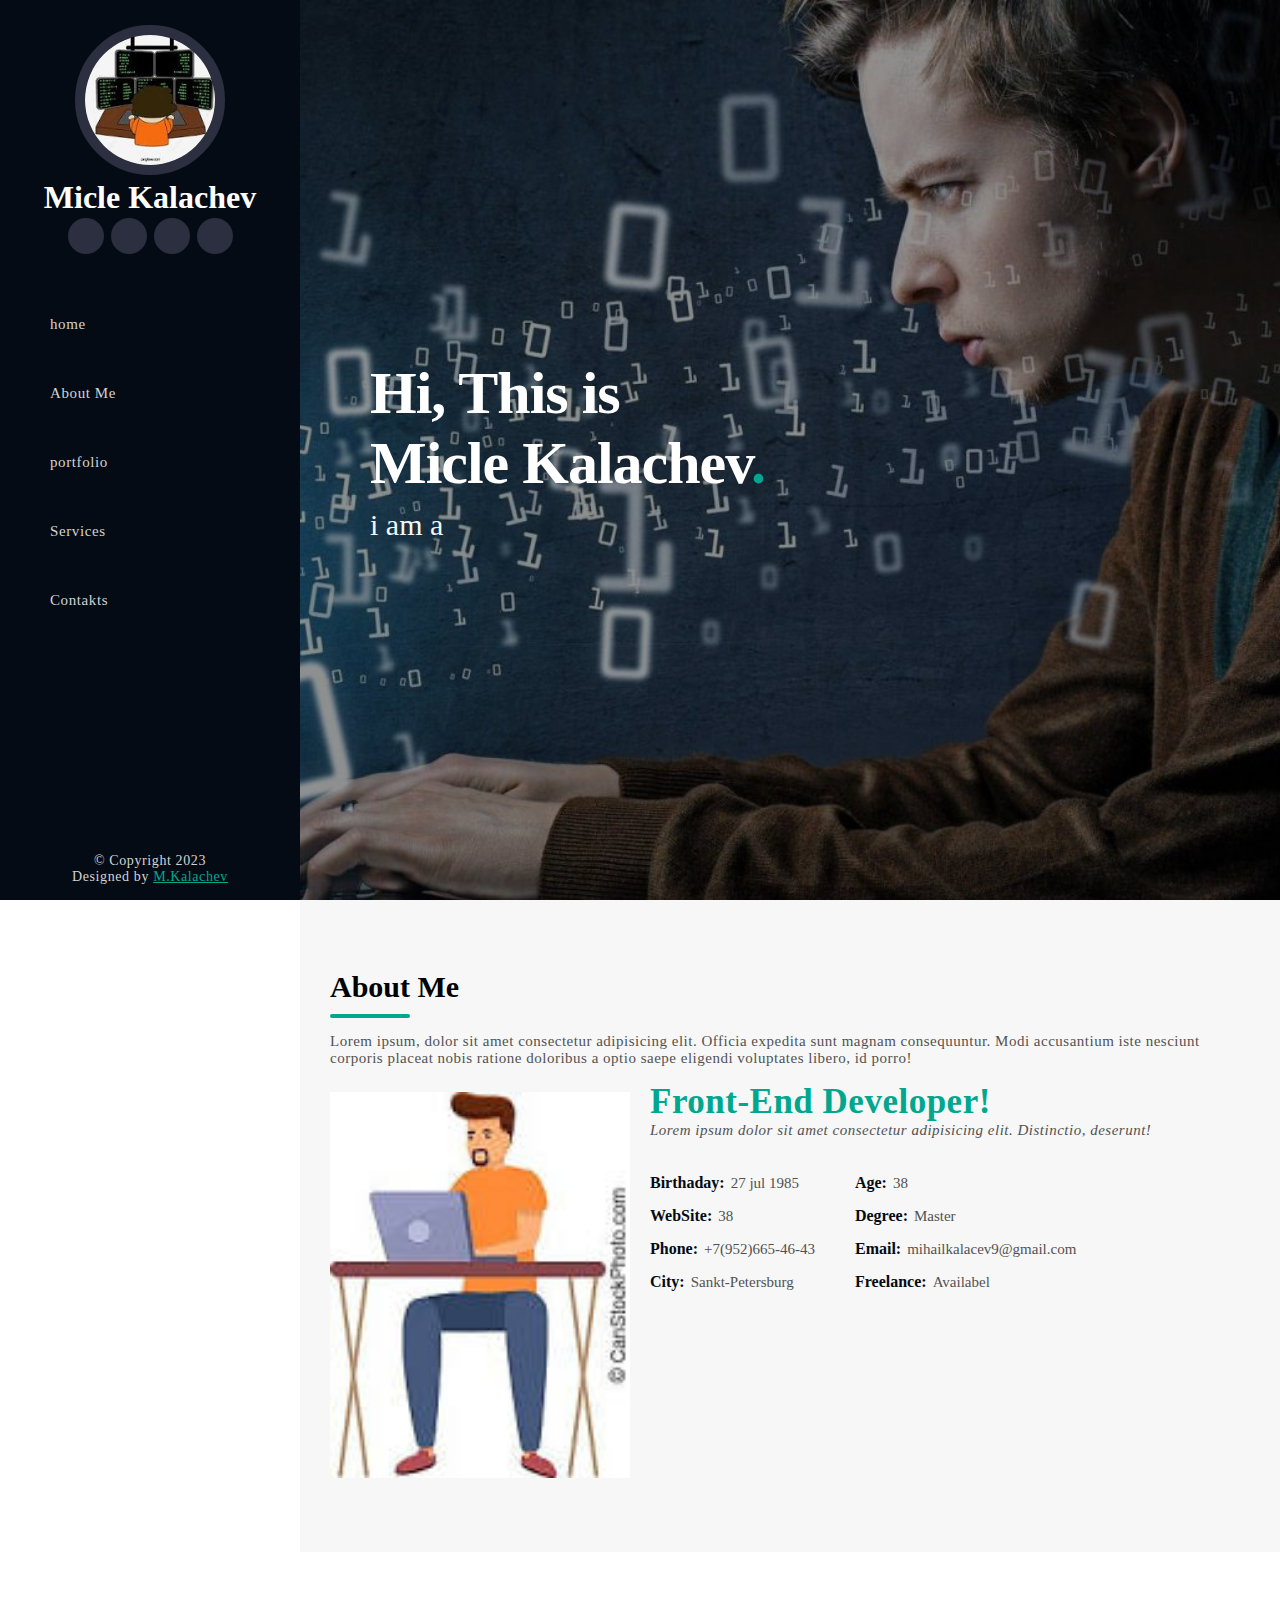
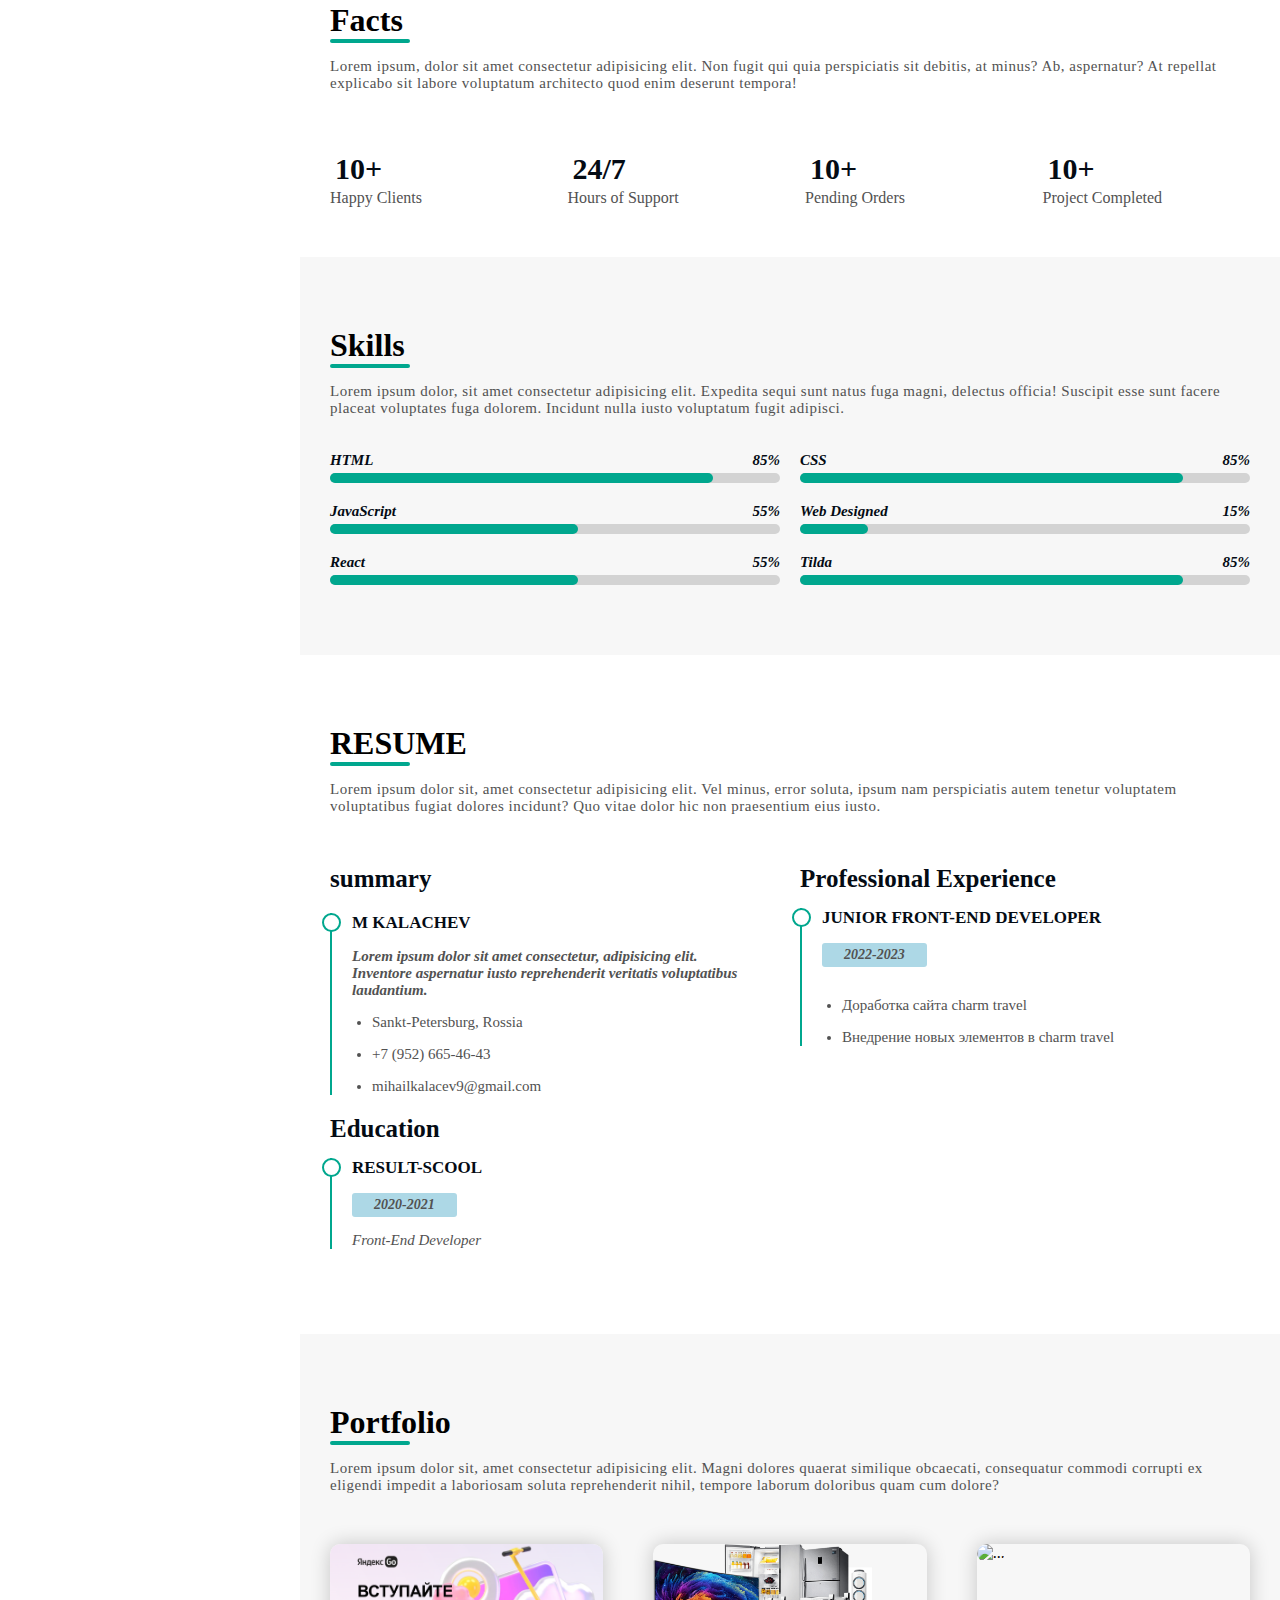
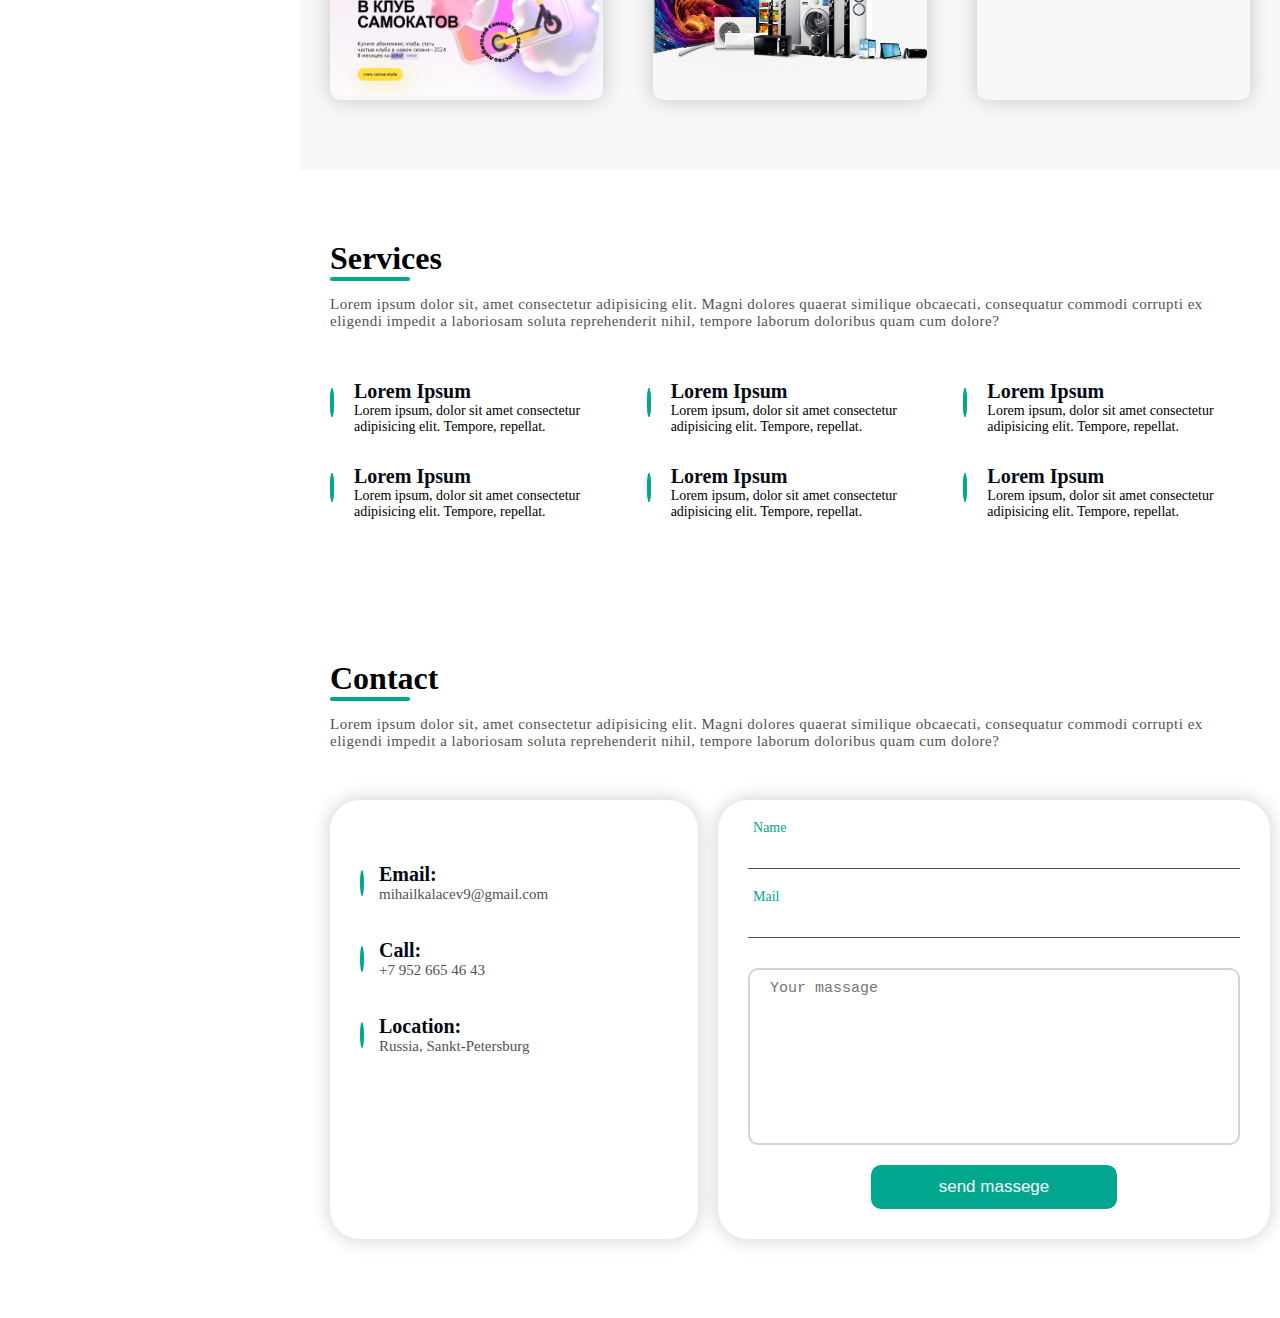
==== index.html @ e9a30e1f "create send mail" ====
<!DOCTYPE html>
<html lang="en">
	<head>
		<meta charset="UTF-8" />
		<meta name="viewport" content="width=device-width, initial-scale=1.0" />
		<link rel="stylesheet" href="style/style.css" />
		<title>Portfolio</title>
	</head>
	<body>
		<header class="header">
			<div class="profile">
				<a href="#" class="header__logo">
					<img src="img/iam.jpeg" alt="logo" />
				</a>
				<h1>Micle Kalachev</h1>
				<div class="social-icons">
					<a href="#" class="header__nal-link"
						><i class="fa-brands fa-facebook"></i
					></a>
					<a href="#" class="header__nal-link"
						><i class="fa-brands fa-instagram"></i
					></a>
					<a href="#" class="header__nal-link"
						><i class="fa-brands fa-vk"></i
					></a>
					<a href="#" class="header__nal-link"
						><i class="fa-brands fa-linkedin"></i
					></a>
				</div>
			</div>

			<nav>
				<ul>
					<li>
						<a href="#home"> <i class="fa-solid fa-house"></i>home </a>
					</li>
					<li>
						<a href="#about"> <i class="fa-solid fa-user"></i>About Me </a>
					</li>
					<li>
						<a href="#portfolio">
							<i class="fa-solid fa-briefcase"></i>portfolio
						</a>
					</li>
					<li>
						<a href="#services"> <i class="fa-solid fa-server"></i>Services </a>
					</li>
					<li>
						<a href="#contacts">
							<i class="fa-solid fa-envelope"></i>Contakts
						</a>
					</li>
				</ul>
			</nav>
			<div class="footer">
				<p>
					&copy; Copyright 2023 <br />
					Designed by <a href="#" target="_blank"> M.Kalachev</a>
				</p>
			</div>
			<!-- footer ========= -->
		</header>

		<!-- mobile nav toogle -->

		<i class="fa-solid fa-bars" id="MenuBtn"></i>

		<!-- ===== header end====== -->

		<!-- =========== ALL BODY CONTENT =================== -->

		<main>
			<!-- ===== HOME SECTION ========= -->
			<section id="home">
				<div class="home-row">
					<h1>Hi, This is<br />Micle Kalachev<span>.</span></h1>
					<p>i am a <span class="auto-input"></span></p>
				</div>
			</section>

			<!-- ===== section ABOUT=============== -->

			<section id="about">
				<h1 class="sub-about">About Me</h1>
				<div class="divider"></div>
				<p class="sub-para">
					Lorem ipsum, dolor sit amet consectetur adipisicing elit. Officia
					expedita sunt magnam consequuntur. Modi accusantium iste nesciunt
					corporis placeat nobis ratione doloribus a optio saepe eligendi
					voluptates libero, id porro!
				</p>

				<div class="about-col">
					<div class="img-col">
						<img src="img/images.jpeg" alt="...." />
					</div>
					<div class="info-col">
						<h2>Front-End Developer!</h2>
						<p>
							Lorem ipsum dolor sit amet consectetur adipisicing elit.
							Distinctio, deserunt!
						</p>
						<div class="icon-list-col">
							<!-- left side list -->
							<div class="icon-list">
								<ul>
									<li>
										<i class="fa-solid fa-angle-right"></i>
										<strong>Birthaday:</strong> <span>27 jul 1985</span>
									</li>
									<li>
										<i class="fa-solid fa-angle-right"></i>
										<strong>WebSite:</strong> <span>38</span>
									</li>
									<li>
										<i class="fa-solid fa-angle-right"></i>
										<strong>Phone:</strong> <span>+7(952)665-46-43</span>
									</li>
									<li>
										<i class="fa-solid fa-angle-right"></i>
										<strong>City:</strong> <span>Sankt-Petersburg</span>
									</li>
								</ul>
							</div>
							<!-- right side list -->
							<div class="icon-list">
								<ul>
									<li>
										<i class="fa-solid fa-angle-right"></i>
										<strong>Age:</strong> <span>38</span>
									</li>
									<li>
										<i class="fa-solid fa-angle-right"></i>
										<strong>Degree:</strong> <span>Master</span>
									</li>
									<li>
										<i class="fa-solid fa-angle-right"></i>
										<strong>Email:</strong>
										<span>mihailkalacev9@gmail.com</span>
									</li>
									<li>
										<i class="fa-solid fa-angle-right"></i>
										<strong>Freelance:</strong> <span>Availabel</span>
									</li>
								</ul>
							</div>
						</div>
					</div>
				</div>
			</section>

			<!-- ===== HOME SECTION END ========= -->

			<!-- ----------------------------------------------------------------- -->

			<!-- ================ FACT SECTION START ======================== -->

			<section id="fact">
				<h1 class="sub-heading">Facts</h1>
				<div class="divider"></div>
				<p class="sub-para">
					Lorem ipsum, dolor sit amet consectetur adipisicing elit. Non fugit
					qui quia perspiciatis sit debitis, at minus? Ab, aspernatur? At
					repellat explicabo sit labore voluptatum architecto quod enim deserunt
					tempora!
				</p>
				<div class="fact-row">
					<!-- Fact box 1 -->
					<div class="fact-box">
						<i class="fa-regular fa-face-smile"></i>
						<strong>10+</strong>
						<p>Happy Clients</p>
					</div>
					<!-- Fact box 2 -->
					<div class="fact-box">
						<i class="fa-solid fa-headset"></i>
						<strong>24/7</strong>
						<p>Hours of Support</p>
					</div>
					<!-- Fact box 3 -->
					<div class="fact-box">
						<i class="fa-solid fa-clock-rotate-left"></i>
						<strong>10+</strong>
						<p>Pending Orders</p>
					</div>
					<!-- Fact box 4 -->
					<div class="fact-box">
						<i class="fa-regular fa-file-code"></i>
						<strong>10+</strong>
						<p>Project Completed</p>
					</div>
				</div>
			</section>

			<!-- ================== FACT SECTION END ======================== -->
			<!-- --------------------------------------------------------------------------------------- -->

			<!-- =============  SECTION SKILLS START ======================================== -->
			<section id="skills">
				<h1 class="sub-heading">Skills</h1>
				<div class="divider"></div>
				<p class="sub-para">
					Lorem ipsum dolor, sit amet consectetur adipisicing elit. Expedita
					sequi sunt natus fuga magni, delectus officia! Suscipit esse sunt
					facere placeat voluptates fuga dolorem. Incidunt nulla iusto
					voluptatum fugit adipisci.
				</p>

				<div class="skills-row">
					<!-- skill 1 -->
					<div class="skill-box">
						<div class="skill-info">
							<h2>HTML</h2>
							<h2>85%</h2>
						</div>
						<div class="skill-outter-line">
							<div class="skill-inner-line" style="width: 85%"></div>
						</div>
					</div>

					<!-- skill 2 -->
					<div class="skill-box">
						<div class="skill-info">
							<h2>CSS</h2>
							<h2>85%</h2>
						</div>
						<div class="skill-outter-line">
							<div class="skill-inner-line" style="width: 85%"></div>
						</div>
					</div>

					<!-- skill 3 -->
					<div class="skill-box">
						<div class="skill-info">
							<h2>JavaScript</h2>
							<h2>55%</h2>
						</div>
						<div class="skill-outter-line">
							<div class="skill-inner-line" style="width: 55%"></div>
						</div>
					</div>

					<!-- skill 4 -->
					<div class="skill-box">
						<div class="skill-info">
							<h2>Web Designed</h2>
							<h2>15%</h2>
						</div>
						<div class="skill-outter-line">
							<div class="skill-inner-line" style="width: 15%"></div>
						</div>
					</div>

					<!-- skill 5 -->
					<div class="skill-box">
						<div class="skill-info">
							<h2>React</h2>
							<h2>55%</h2>
						</div>
						<div class="skill-outter-line">
							<div class="skill-inner-line" style="width: 55%"></div>
						</div>
					</div>

					<!-- skill 6 -->
					<div class="skill-box">
						<div class="skill-info">
							<h2>Tilda</h2>
							<h2>85%</h2>
						</div>
						<div class="skill-outter-line">
							<div class="skill-inner-line" style="width: 85%"></div>
						</div>
					</div>
				</div>
			</section>
			<!-- ============== SECTION SKILLS END ======================== -->
			<!-- ------------------------------------------------------------------------------------- -->
			<!-- ======== SECTION RESUME START ========= -->
			<section id="resume">
				<h1 class="sub-heading">RESUME</h1>
				<div class="divider"></div>
				<p class="sub-para">
					Lorem ipsum dolor sit, amet consectetur adipisicing elit. Vel minus,
					error soluta, ipsum nam perspiciatis autem tenetur voluptatem
					voluptatibus fugiat dolores incidunt? Quo vitae dolor hic non
					praesentium eius iusto.
				</p>

				<div class="resume-row">
					<!-- left-col -->
					<div class="resume-col">
						<h2>summary</h2>
						<div class="my-info">
							<h3>M Kalachev</h3>
							<p>
								Lorem ipsum dolor sit amet consectetur, adipisicing elit.
								Inventore aspernatur iusto reprehenderit veritatis voluptatibus
								laudantium.
							</p>
							<ul>
								<li>Sankt-Petersburg, Rossia</li>
								<li>+7 (952) 665-46-43</li>
								<li>mihailkalacev9@gmail.com</li>
							</ul>
						</div>
						<h2>Education</h2>
						<div class="my-edu">
							<h3>Result-Scool</h3>
							<span class="sp-box">2020-2021</span>
							<p>Front-End Developer</p>
						</div>
					</div>

					<!-- right-col -->
					<div class="resume-col">
						<h2>Professional Experience</h2>
						<div class="pro-exp">
							<h3>Junior Front-End developer</h3>
							<span class="sp-box">2022-2023</span>
							<ul>
								<li>Доработка сайта charm travel</li>
								<li>Внедрение новых элементов в charm travel</li>
							</ul>
						</div>
					</div>
				</div>
			</section>
			<!-- ======== SECTION RESUME END =========== -->
			<!-- --------------------------------------------------------------------------------------- -->

			<!-- ========= SECTION PORTFOLIO START ========== -->
			<section id="portfolio">
				<h1 class="sub-heading">Portfolio</h1>
				<div class="divider"></div>
				<p class="sub-para">
					Lorem ipsum dolor sit, amet consectetur adipisicing elit. Magni
					dolores quaerat similique obcaecati, consequatur commodi corrupti ex
					eligendi impedit a laboriosam soluta reprehenderit nihil, tempore
					laborum doloribus quam cum dolore?
				</p>

				<div class="port-row">
					<!-- portfolio-item 1 -->
					<div class="port-item">
						<div class="port-img">
							<img src="img/myProj1.png" alt="..." />
						</div>
						<div class="port-info">
							<h4>Tilda</h4>
							<p>
								Lorem ipsum dolor sit amet consectetur, adipisicing elit.
								Obcaecati, voluptatibus.
							</p>
							<a href="http://project7922837.tilda.ws" target="_blank"
								><i class="fa-solid fa-up-right-from-square"></i
							></a>
						</div>
					</div>

					<!-- portfolio-item 2 -->
					<div class="port-item">
						<div class="port-img">
							<img src="img/foto4portfolio.png" alt="..." />
						</div>
						<div class="port-info">
							<h4>React full stack</h4>
							<p>
								Lorem ipsum dolor sit amet consectetur, adipisicing elit.
								Obcaecati, voluptatibus.
							</p>
							<a
								href="https://github.com/Misha999-max/diplom_RS"
								target="_blank"
								><i class="fa-solid fa-up-right-from-square"></i
							></a>
						</div>
					</div>

					<!-- portfolio-item 3 -->
					<div class="port-item">
						<div class="port-img">
							<img src="img/charmFoto2.png" alt="..." />
						</div>
						<div class="port-info">
							<h4>wordPress</h4>
							<p>
								Lorem ipsum dolor sit amet consectetur, adipisicing elit.
								Obcaecati, voluptatibus.
							</p>
							<a href="https://charmtravel.ru" target="_blank"
								><i class="fa-solid fa-up-right-from-square"></i
							></a>
						</div>
					</div>
				</div>
			</section>
			<!-- ========= SECTION PORTFOLIO end ========== -->
			<!-- ----------------------------------------------------------------- -->
			<!-- ==== SECTION SERVECES START -->

			<section id="services">
				<h1 class="sub-heading">Services</h1>
				<div class="divider"></div>
				<p class="sub-para">
					Lorem ipsum dolor sit, amet consectetur adipisicing elit. Magni
					dolores quaerat similique obcaecati, consequatur commodi corrupti ex
					eligendi impedit a laboriosam soluta reprehenderit nihil, tempore
					laborum doloribus quam cum dolore?
				</p>

				<div class="services-row">
					<!-- service 1 -->
					<div class="services-box">
						<div class="icon">
							<i class="fa-solid fa-briefcase"></i>
						</div>
						<div class="ser-info">
							<h4>Lorem Ipsum</h4>
							<p>
								Lorem ipsum, dolor sit amet consectetur adipisicing elit.
								Tempore, repellat.
							</p>
						</div>
					</div>
					<!-- service 2 -->
					<div class="services-box">
						<div class="icon">
							<i class="fa-solid fa-list-check"></i>
						</div>
						<div class="ser-info">
							<h4>Lorem Ipsum</h4>
							<p>
								Lorem ipsum, dolor sit amet consectetur adipisicing elit.
								Tempore, repellat.
							</p>
						</div>
					</div>
					<!-- service 3 -->
					<div class="services-box">
						<div class="icon">
							<i class="fa-solid fa-chart-bar"></i>
						</div>
						<div class="ser-info">
							<h4>Lorem Ipsum</h4>
							<p>
								Lorem ipsum, dolor sit amet consectetur adipisicing elit.
								Tempore, repellat.
							</p>
						</div>
					</div>

					<!-- service 4 -->
					<div class="services-box">
						<div class="icon">
							<i class="fa-solid fa-binoculars"></i>
						</div>
						<div class="ser-info">
							<h4>Lorem Ipsum</h4>
							<p>
								Lorem ipsum, dolor sit amet consectetur adipisicing elit.
								Tempore, repellat.
							</p>
						</div>
					</div>

					<!-- service 5 -->
					<div class="services-box">
						<div class="icon">
							<i class="fa-solid fa-sun"></i>
						</div>
						<div class="ser-info">
							<h4>Lorem Ipsum</h4>
							<p>
								Lorem ipsum, dolor sit amet consectetur adipisicing elit.
								Tempore, repellat.
							</p>
						</div>
					</div>

					<!-- service 6 -->
					<div class="services-box">
						<div class="icon">
							<i class="fa-brands fa-slack"></i>
						</div>
						<div class="ser-info">
							<h4>Lorem Ipsum</h4>
							<p>
								Lorem ipsum, dolor sit amet consectetur adipisicing elit.
								Tempore, repellat.
							</p>
						</div>
					</div>
				</div>
			</section>
			<!-- ==== SECTION SERVECES END -->
			<!-- --------------------------------------------------------- -->
			<!-- ===== SECTION CONTACTS START ============== -->

			<section id="contacts">
				<h1 class="sub-heading">Contact</h1>
				<div class="divider"></div>
				<p class="sub-para">
					Lorem ipsum dolor sit, amet consectetur adipisicing elit. Magni
					dolores quaerat similique obcaecati, consequatur commodi corrupti ex
					eligendi impedit a laboriosam soluta reprehenderit nihil, tempore
					laborum doloribus quam cum dolore?
				</p>

				<div class="contacts-row">
					<!-- left col -->
					<div class="contacts-left">
						<!-- email box -->
						<div class="icon-box">
							<div class="icon">
								<i class="fa-solid fa-envelope"></i>
							</div>
							<div class="info">
								<h4>Email:</h4>
								<p>mihailkalacev9@gmail.com</p>
							</div>
						</div>

						<!-- call box -->
						<div class="icon-box">
							<div class="icon">
								<i class="fa-solid fa-phone"></i>
							</div>
							<div class="info">
								<h4>Call:</h4>
								<p>+7 952 665 46 43</p>
							</div>
						</div>

						<!-- location box -->
						<div class="icon-box">
							<div class="icon">
								<i class="fa-solid fa-location-dot"></i>
							</div>
							<div class="info">
								<h4>Location:</h4>
								<p>Russia, Sankt-Petersburg</p>
							</div>
						</div>
					</div>
					<!-- right col -->
					<div class="contacts-rifht">
						<form action="" id="form">
							<div class="wave-group">
								<input type="text" class="input" name="name" />
								<span class="bar"></span>
								<label class="label">
									<span class="label-char" style="--index: 0">N</span>
									<span class="label-char" style="--index: 1">a</span>
									<span class="label-char" style="--index: 2">m</span>
									<span class="label-char" style="--index: 3">e</span>
								</label>
							</div>
							<div class="wave-group">
								<input type="text" class="input" name="email" />
								<span class="bar"></span>
								<label class="label">
									<span class="label-char" style="--index: 0">M</span>
									<span class="label-char" style="--index: 1">a</span>
									<span class="label-char" style="--index: 2">i</span>
									<span class="label-char" style="--index: 3">l</span>
								</label>
							</div>
							<textarea
								name="msg"
								id="msg"
								rows="9"
								placeholder="Your massage"
							></textarea>
							<input type="submit" value="send massege" />
						</form>
					</div>
				</div>
			</section>
			<!-- ====== SECTION CONTACTS END =============== -->
		</main>

		<!-- Typed JS file (for typing effect) -->
		<script src="https://unpkg.com/typed.js@2.0.16/dist/typed.umd.js"></script>
		<script src="script/app.js"></script>
		<!-- script icon serce -->
		<script
			src="https://kit.fontawesome.com/769a8ace9d.js"
			crossorigin="anonymous"
		></script>
	</body>
</html>
---- style/style.css ----
/* google fonts */

@import url('https://fonts.googleapis.com/css2?family=Poppins:ital,wght@0,200;0,300;0,400;0,500;0,600;1,200;1,300;1,400;1,500;1,600&display=swap');

/* CSS RESET */
* {
	margin: 0;
	padding: 0;
	box-sizing: border-box;
	font-family: 'Poppins' sans-serif;
	scroll-behavior: smooth;
}

/* GLOBAL VERIBALS */

:root {
	--sideBGcolor: #040b14;
	--themeColor: #00a78e;
	--iconBGcolor: #2c2f3f;
	--textColor: #525252;
	--bgColor: #f7f7f7;
}
/*   ======= HEADER START =============== */

.header {
	height: 100vh;
	width: 300px;
	padding: 15px 30px;
	background-color: var(--sideBGcolor);
	overflow-y: auto;
	position: fixed;
	top: 0;
	left: 0;
	bottom: 0;
	z-index: 99;
	transition: 0.4s;
}

.header .profile {
	text-align: center;
	margin: 10px 0;
}
.header .profile img {
	width: 150px;
	border-radius: 50%;
	border: 10px solid var(--iconBGcolor);
}

.header .profile h1 {
	color: white;
	font-weight: 600;
}
.header .profile .social-icons a {
	display: inline-block;
	width: 36px;
	height: 36px;
	border-radius: 50%;
	text-align: center;
	line-height: 37px;
	background-color: var(--iconBGcolor);
	color: white;
	font-size: 18px;
	margin: 1.5px;
	transition: 0.4s;
}
.header .profile .social-icons a:hover {
	background-color: var(--themeColor);
}

/* navbar======== */

.header nav {
	margin-top: 30px;
}
.header nav ul li {
	list-style: none;
}
.header nav ul li a {
	display: inline-block;
	text-decoration: none;
	padding: 17px 10px;
	margin: 7px 0;
	color: lightgray;
	font-weight: 400;
	font-size: 15px;
	letter-spacing: 0.6px;
}
.header nav ul li a i {
	margin-right: 10px;
	font-size: 18px;
	transition: 0.4s;
}

.header nav ul li a:hover i {
	background-color: var(--themeColor);
}
.header nav ul li a.active i {
	color: var(--themeColor);
}

/*  ===== header footer  ====== */

.header .footer {
	text-align: center;
	background-color: var(--sideBGcolor);
	width: 300px;
	color: lightgray;
	font-size: 14px;
	letter-spacing: 0.6px;
	padding: 15px;
	position: fixed;
	bottom: 0;
	left: 0;
	transition: 0.4s;
}

.header .footer p a {
	color: var(--themeColor);
}

#MenuBtn {
	display: none;
	position: fixed;
	top: 25px;
	right: 25px;
	font-size: 20px;
	width: 40px;
	height: 40px;
	color: white;
	background-color: var(--themeColor);
	text-align: center;
	line-height: 42px;
	border-radius: 50%;
	box-shadow: 0 0 20px rgba(0, 0, 0, 20%);
	z-index: 999;
}
/* mobile view */

@media only screen and (max-width: 1050px) {
	.header {
		left: -300px;
	}
	.header .footer {
		left: -300px;
	}
	#MenuBtn {
		display: block;
	}

	/*  Mobile toggle  */
	.mobile-nav-active .header {
		left: 0;
	}
	.mobile-nav-active .header .footer {
		left: 0;
	}
}
/*  +============= HEADER END =============== */

/* =============== MAIn SECTIOn ============ */

main {
	margin-left: 300px;
	background-color: var(--bgColor);
	transition: 0.3s;
}

@media only screen and (max-width: 1050px) {
	main {
		margin-left: 0;
	}
}

/*   ======== HOME SECTION ============ */

#home {
	height: 100vh;
	width: 100%;
	background-image: url(../img/3master-software-developers-productivity.jpg);
	background-size: cover;
	background-attachment: fixed;
	display: flex;
	flex-direction: column;
	justify-content: center;
	padding: 70px;
	position: relative;
}

/*  overlay */
#home::before {
	content: '';
	width: 100%;
	height: 100%;
	background-color: rgba(0, 0, 0, 0.431);
	position: absolute;
	top: 0;
	left: 0;
}
#home .home-row {
	z-index: 1;
}
#home .home-row h1 {
	font-size: 60px;
	color: white;
	font-weight: 600;
	letter-spacing: -1px;
	margin-bottom: 10px;
	line-height: 70px;
}
#home .home-row h1 span {
	color: var(--themeColor);
}
#home .home-row p {
	color: whitesmoke;
	font-size: 30px;
	font-weight: 500;
}
#home .home-row p span {
	border-bottom: 4px solid var(--themeColor);
}

/* MOBILE VIEW */

@media only screen and (max-width: 670) {
	#home {
		padding: 30px;
	}
	#home .home-row h1 {
		font-size: 35px;
		letter-spacing: 0px;
		line-height: 50px;
	}
	#home .home-row h1 br {
		display: none;
	}
	#home .home-row p {
		color: whitesmoke;
		font-size: 20px;
		font-weight: 400;
	}
}

/* ========== SECTION ABOUT START ============== */

#about {
	padding: 70px 30px;
}
/* Global headeing */
.sub-about {
	color: black;
	font-size: 30px;
	margin-bottom: 10px;
}
.divider {
	width: 80px;
	height: 4px;
	background-color: var(--themeColor);
	border-radius: 3px;
}
.sub-para {
	color: var(--textColor);
	font-size: 15px;
	letter-spacing: 0.5px;
	font-weight: 400;
	margin-top: 15px;
}
#about .about-col {
	display: flex;
	gap: 20px;
	margin-top: 25px;
}

#about .about-col .img-col {
	flex-basis: 35%;
	text-align: center;
}

#about .about-col .img-col img {
	width: 100%;
}

#about .about-col .info-col {
	flex-basis: 70%;
}

#about .about-col .info-col h2 {
	color: var(--themeColor);
	font-weight: 700;
	font-size: 35px;
	letter-spacing: 0.5px;
	margin-top: -10px;
}
#about .about-col .info-col p {
	color: var(--textColor);
	font-size: 15px;
	letter-spacing: 0.5px;
	font-style: italic;
}
#about .about-col .info-col .icon-list-col {
	display: flex;
	margin-top: 20px;
	gap: 40px;
}
#about .about-col .info-col .icon-list-col .icon-list ul li {
	list-style: none;
	margin: 15px 0;
}
#about .about-col .info-col .icon-list-col .icon-list ul li i {
	color: var(--themeColor);
}
#about .about-col .info-col .icon-list-col .icon-list ul li strong {
	color: var(--sideBGcolor);
	font-weight: 600;
	margin-right: 2px;
}
#about .about-col .info-col .icon-list-col .icon-list ul li span {
	color: var(--textColor);
	font-weight: 500;
	font-size: 15px;
}

/* mobile view */
@media only screen and (max-width: 830px) {
	#about {
		padding: 50px 10px;
	}
	.sub-para {
		font-size: 14px;
		letter-spacing: 0px;
		text-align: justify;
	}
	#about .about-col {
		flex-direction: column;
	}
	#about .about-col .img-col img {
		width: 50%;
	}
	#about .about-col .info-col h2 {
		font-weight: 600;
		font-size: 25px;
		letter-spacing: 0px;
	}
	#about .about-col .info-col p {
		font-size: 13px;
		letter-spacing: 0px;
	}
	#about .about-col .info-col .icon-list-col {
		flex-direction: column;
		gap: 0px;
	}
	#about .about-col .info-col .icon-list-col .icon-list ul li {
		margin: 10px 0;
	}
	#about .about-col .info-col .icon-list-col .icon-list ul li strong {
		font-weight: 400;
		margin-right: 2px;
	}
	#about .about-col .info-col .icon-list-col .icon-list ul li span {
		font-weight: 400;
		font-size: 13px;
	}
}

/* ==============  SECTION ABOUT END =============*/
/* --------------------------------------------------------------------- */

/* ============== SECTION FACTS ======================== */
#fact {
	padding: 50px 30px;
	background-color: white;
}
#fact .fact-row {
	display: grid;
	grid-template-columns: repeat(4, 1fr);
	grid-gap: 30px;
	margin-top: 50px;
}
#fact .fact-row .fact-box i {
	color: var(--themeColor);
	font-size: 40px;
}
#fact .fact-row .fact-box strong {
	color: var(--sideBGcolor);
	font-size: 30px;
	margin-left: 5px;
	font-weight: 600;
}
#fact .fact-row .fact-box p {
	color: var(--textColor);
	font-weight: 500;
	font-size: 16px;
}
/* mobile view */
@media only screen and (max-width: 700px) {
	#fact {
		padding: 30px 15px;
	}
	#fact .fact-row {
		grid-template-columns: repeat(2, 1fr);
		grid-gap: 10px;
	}
}
@media only screen and (max-width: 370px) {
	#fact .fact-row .fact-box i {
		font-size: 30px;
	}
	#fact .fact-row .fact-box strong {
		font-size: 20px;
	}
	#fact .fact-row .fact-box p {
		font-weight: 400;
		font-size: 14px;
	}
}
/* ==============  SECTION FACTS END ==================== */

/* ------------------------------------------------------------------------------------------ */

/* =========== SECTION SKILLS START ================== */
#skills {
	padding: 70px 30px;
}

#skills .skills-row {
	margin-top: 35px;
	display: grid;
	grid-template-columns: repeat(2, 1fr);
	grid-gap: 20px;
}
#skills .skills-row .skill-box .skill-info {
	display: flex;
	justify-content: space-between;
	align-items: center;
	margin-bottom: 4px;
}
#skills .skills-row .skill-box .skill-info h2 {
	color: var(--sideBGcolor);
	font-weight: 600;
	font-size: 15px;
	font-style: italic;
}
#skills .skills-row .skill-box .skill-outter-line {
	width: 100%;
	height: 10px;
	background-color: lightgray;
	border-radius: 15px;
}
#skills .skills-row .skill-box .skill-outter-line .skill-inner-line {
	height: 10px;
	background-color: var(--themeColor);
	border-radius: 15px;
}

/* mobile view */

@media only screen and (max-width: 450px) {
	#skills {
		padding: 50px 10px;
	}
	#skills .skills-row {
		grid-template-columns: repeat(1, 1fr);
		grid-gap: 10px;
	}
}
/* ========== SECTION SKILLS END ====================== */
/* ------------------------------------------------------------------------------ */

/* ===== SECTION RESUME ========== */
#resume {
	padding: 70px 30px;
	background-color: white;
}
#resume .resume-row {
	display: flex;
	justify-content: space-between;
	gap: 20px;
	margin-top: 35px;
}
#resume .resume-row .resume-col {
	flex-basis: 50%;
}
#resume .resume-row .resume-col h2 {
	color: var(--sideBGcolor);
	font-weight: 600;
	font-size: 25px;
	margin: 15px 0;
}
#resume .resume-row .resume-col .my-info {
	padding: 0 20px 0 20px;
	margin: 20px 0;
	border-left: 2px solid var(--themeColor);
	position: relative;
}
#resume .resume-row .resume-col .my-info::before {
	content: '';
	position: absolute;
	top: 0px;
	left: -10px;
	width: 15px;
	height: 15px;
	border-radius: 50%;
	border: 2px solid var(--themeColor);
	background-color: white;
}
#resume .resume-row .resume-col h3 {
	color: var(--sideBGcolor);
	font-size: 17px;
	font-weight: 600;
	text-transform: uppercase;
}
#resume .resume-row .resume-col .my-info p {
	color: var(--textColor);
	font-size: 15px;
	font-weight: 600;
	font-style: italic;
	margin: 15px 0;
}
#resume .resume-row .resume-col .my-info ul li {
	margin: 15px 0;
	margin-left: 20px;
	color: var(--textColor);
	font-size: 15px;
	font-weight: 500;
}
#resume .resume-row .resume-col .my-edu {
	padding: 0 20px 0 20px;
	border-left: 2px solid var(--themeColor);
	position: relative;
}
#resume .resume-row .resume-col .my-edu::before {
	content: '';
	position: absolute;
	top: 0px;
	left: -10px;
	width: 15px;
	height: 15px;
	border-radius: 50%;
	border: 2px solid var(--themeColor);
	background-color: white;
}
#resume .resume-row .resume-col .sp-box {
	padding: 4px 22px;
	background-color: lightblue;
	color: var(--textColor);
	border-radius: 3px;
	font-size: 14px;
	font-weight: 600;
	font-style: italic;
	margin: 15px 0;
	display: inline-block;
}
#resume .resume-row .resume-col .my-edu span + p {
	color: var(--textColor);
	font-size: 15px;
	font-weight: 500;
	font-style: italic;
	margin-bottom: 15px;
}
#resume .resume-row .resume-col .pro-exp {
	padding: 0 20px 0 20px;
	border-left: 2px solid var(--themeColor);
	position: relative;
}
#resume .resume-row .resume-col .pro-exp::before {
	content: '';
	position: absolute;
	top: 0px;
	left: -10px;
	width: 15px;
	height: 15px;
	border-radius: 50%;
	border: 2px solid var(--themeColor);
	background-color: white;
}
#resume .resume-row .resume-col .pro-exp p {
	color: var(--textColor);
	font-size: 17px;
	font-weight: 600;
	font-style: italic;
	margin: 15px 0;
}
#resume .resume-row .resume-col .pro-exp ul li {
	margin: 15px 0;
	margin-left: 20px;
	color: var(--textColor);
	font-size: 15px;
	font-weight: 500;
}
/* mobile view */

@media only screen and (max-width: 820px) {
	#resume {
		padding: 50px 10px;
	}
	#resume .resume-row {
		flex-direction: column;
	}
	#resume .resume-row .resume-col {
		flex-basis: 100%;
	}
}
/* ======= SECTION RESUME END ======== */
/* ------------------------------------------------------------------------------------ */

/* ======= SECTION Portfolio ========== */
#portfolio {
	padding: 70px 30px;
}
#portfolio .port-row {
	margin-top: 50px;
	display: grid;
	grid-template-columns: repeat(3, 1fr);
	grid-gap: 50px;
}
#portfolio .port-row .port-item {
	position: relative;
	border-radius: 10px;
	overflow: hidden;
	box-shadow: 0 0 20px rgba(0, 0, 0, 20%);
}
#portfolio .port-row .port-item .port-img img {
	width: 100%;
	border-radius: 10px;
}
#portfolio .port-row .port-item .port-info {
	position: absolute;
	top: 0;
	left: 0;
	width: 100%;
	height: 100%;
	background-color: var(--themeColor);
	padding: 0 15px;
	text-align: center;
	display: flex;
	flex-direction: column;
	justify-content: space-around;
	align-items: center;
	transform: scale(0);
	transition: 0.3s;
	border-radius: 10px;
	visibility: hidden;
	opacity: 0.85;
}
#portfolio .port-row .port-item:hover .port-info {
	transform: scale(1);
	visibility: visible;
}
#portfolio .port-row .port-item .port-info h4 {
	color: var(--bgColor);
	font-size: 25px;
	font-weight: 600;
}
#portfolio .port-row .port-item .port-info h4 + p {
	color: var(--bgColor);
	font-size: 20px;
	font-weight: 500;
	font-style: italic;
}
#portfolio .port-row .port-item .port-info a {
	text-decoration: none;
	display: inline-block;
	font-size: 20px;
	width: 45px;
	height: 45px;
	background-color: var(--bgColor);
	border-radius: 50%;
	color: var(--themeColor);
	line-height: 45px;
	transition: 0.5s;
}
#portfolio .port-row .port-item .port-info a:hover {
	background-color: var(--sideBGcolor);
	color: var(--bgColor);
}
/* mobile view */

@media only screen and (max-width: 650px) {
	#portfolio {
		padding: 50px 15px;
	}
	#portfolio .port-row {
		grid-template-columns: repeat(1, 1fr);
		grid-gap: 0px;
	}
	#portfolio .port-row .port-item {
		margin-bottom: 30px;
	}
}
/* ======= SECTION Portfolio END ========== */

/* ----------------------------------------------------- */

/* ======= SECTION Services start ========== */

#services {
	padding: 70px 30px;
	background-color: white;
}
#services .services-row {
	margin-top: 50px;
	display: grid;
	grid-template-columns: repeat(3, 1fr);
	grid-gap: 30px;
}
#services .services-row .services-box {
	display: flex;
	gap: 20px;
}
#services .services-row .services-box .icon i {
	width: 50px;
	height: 50px;
	border-radius: 50%;
	border: 2px solid var(--themeColor);
	font-size: 22px;
	line-height: 46px;
	background-color: var(--themeColor);
	color: var(--bgColor);
	transition: 0.7s;
	text-align: center;
}
#services .services-row .services-box:hover .icon i {
	color: var(--themeColor);
	background-color: var(--bgColor);
}
#services .services-row .ser-info h4 {
	color: var(--sideBGcolor);
	font-size: 20px;
	font-weight: 600;
}
#services .services-row .ser-info h4 + p {
	column-rule: var(--textColor);
	font-size: 14px;
	font-weight: 500;
}

/* Mobil view  */

@media only screen and (max-width: 850px) {
	#services {
		padding: 40px 10px;
	}
	#services .services-row {
		margin-top: 30px;
		grid-template-columns: repeat(2, 1fr);
		grid-gap: 15px;
	}
}
@media only screen and (max-width: 550px) {
	#services .services-row {
		grid-template-columns: repeat(1, 1fr);
	}
}
/* ======= SECTION services END ========== */
/* ----------------------------------------------------- */

/* ======= SECTION CONTACTS START ========== */
#contacts {
	padding: 70px 30px;
	background-color: #fff;
}
#contacts .contacts-row {
	margin-top: 50px;
	display: flex;
	gap: 20px;
	width: 100%;
}
#contacts .contacts-row .contacts-left {
	flex-basis: 40%;
	min-width: 40%;
	background-color: white;
	box-shadow: 0 0 20px rgba(0, 0, 0, 20%);
	border-radius: 30px;
	padding: 30px;
}
#contacts .contacts-row .contacts-left .icon-box {
	display: flex;
	gap: 15px;
	align-items: center;
	margin: 30px 0;
}
#contacts .contacts-row .contacts-left .icon-box .icon i {
	width: 50px;
	height: 50px;
	border-radius: 50%;
	border: 2px solid var(--themeColor);
	text-align: center;
	line-height: 46px;
	font-size: 20px;
	color: var(--themeColor);
	transition: 0.5s;
}
#contacts .contacts-row .contacts-left .icon-box:hover .icon i {
	background-color: var(--themeColor);
	color: var(--bgColor);
}
#contacts .contacts-row .contacts-left .icon-box .info h4 {
	font-size: 20px;
	color: var(--sideBGcolor);
	font-weight: 600;
}
#contacts .contacts-row .contacts-left .icon-box .info h4 + p {
	color: var(--textColor);
	font-size: 15px;
	font-weight: 500;
}
/* right col form style input start */
.wave-group {
	position: relative;
	margin-bottom: 10px;
}

.wave-group .input {
	font-size: 16px;
	padding: 10px 10px 10px 5px;
	display: block;
	width: 100%;
	border: none;
	border-bottom: 1px solid #515151;
	background: transparent;
}

.wave-group .input:focus {
	outline: none;
	border-bottom: none;
}

.wave-group .label {
	color: #999;
	font-size: 18px;
	font-weight: normal;
	position: absolute;
	pointer-events: none;
	left: 5px;
	top: 10px;
	display: flex;
}

.wave-group .label-char {
	transition: 0.2s ease all;
	transition-delay: calc(var(--index) * 0.05s);
}

.wave-group .input:focus ~ label .label-char,
.wave-group .input:valid ~ label .label-char {
	transform: translateY(-20px);
	font-size: 14px;
	color: var(--themeColor);
}

.wave-group .bar {
	position: relative;
	display: block;
	width: 100%;
}

.wave-group .bar:before,
.wave-group .bar:after {
	content: '';
	height: 2px;
	width: 0;
	bottom: 1px;
	position: absolute;
	background: var(--themeColor);
	transition: 0.2s ease all;
	-moz-transition: 0.2s ease all;
	-webkit-transition: 0.2s ease all;
}

.wave-group .bar:before {
	left: 50%;
}

.wave-group .bar:after {
	right: 50%;
}

.wave-group .input:focus ~ .bar:before,
.wave-group .input:focus ~ .bar:after {
	width: 50%;
}

/* input style end */

#contacts .contacts-row .contacts-rifht {
	flex-basis: 60%;
	min-width: 60%;
	background-color: white;
	box-shadow: 0 0 20px rgba(0, 0, 0, 20%);
	border-radius: 30px;
	padding: 30px;
}
#contacts .contacts-row .contacts-rifht form {
	display: flex;
	flex-direction: column;
	gap: 20px;
}
#contacts .contacts-row .contacts-rifht form textarea {
	display: block;
	font-size: 15px;
	font-weight: 500;
	padding: 10px 20px;
	color: var(--textColor);
	border: 2px solid lightgray;
	border-radius: 10px;
	resize: none;
	transition: 0.5s;
	outline: none;
}
#contacts .contacts-row .contacts-rifht form textarea:focus {
	border: 2px solid var(--themeColor);
}
#contacts .contacts-row .contacts-rifht form input[type='submit'] {
	background-color: var(--themeColor);
	color: var(--bgColor);
	border: 2px solid var(--themeColor);
	border-radius: 10px;
	display: block;
	width: 50%;
	margin: 0 auto;
	font-size: 17px;
	font-weight: 500;
	cursor: pointer;
	padding: 10px 20px;
}

/* mobile View */
@media only screen and (max-width: 800px) {
	#contacts {
		padding: 40px;
	}
	#contacts .contacts-row {
		margin-top: 30px;
		display: flex;
		flex-direction: column;
		width: 100%;
	}
}
@media only screen and (max-width: 500px) {
	#contacts {
		padding: 40px 10px;
	}
	#contacts .contacts-row {
		margin-top: 30px;
		display: flex;
		flex-direction: column;
		width: 100%;
	}
}
/* ======= SECTION CONTACTS END ========== */
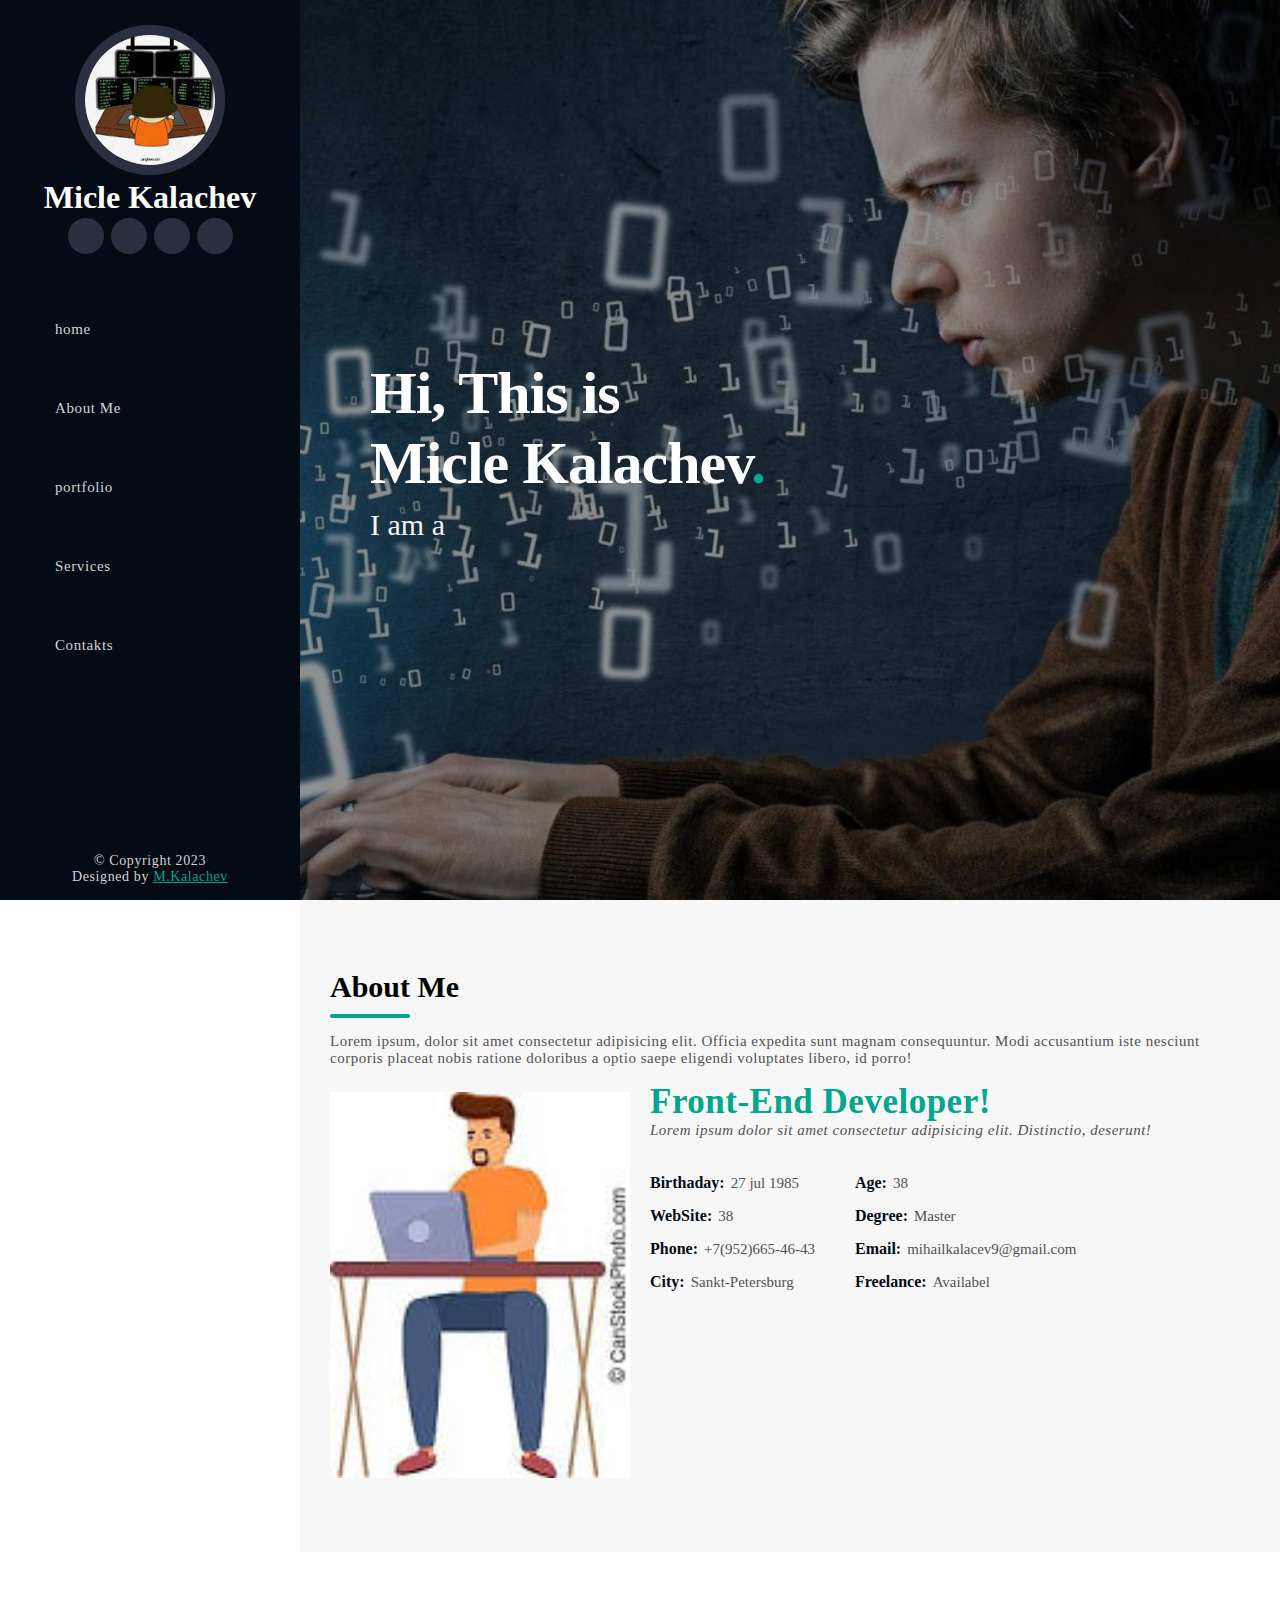
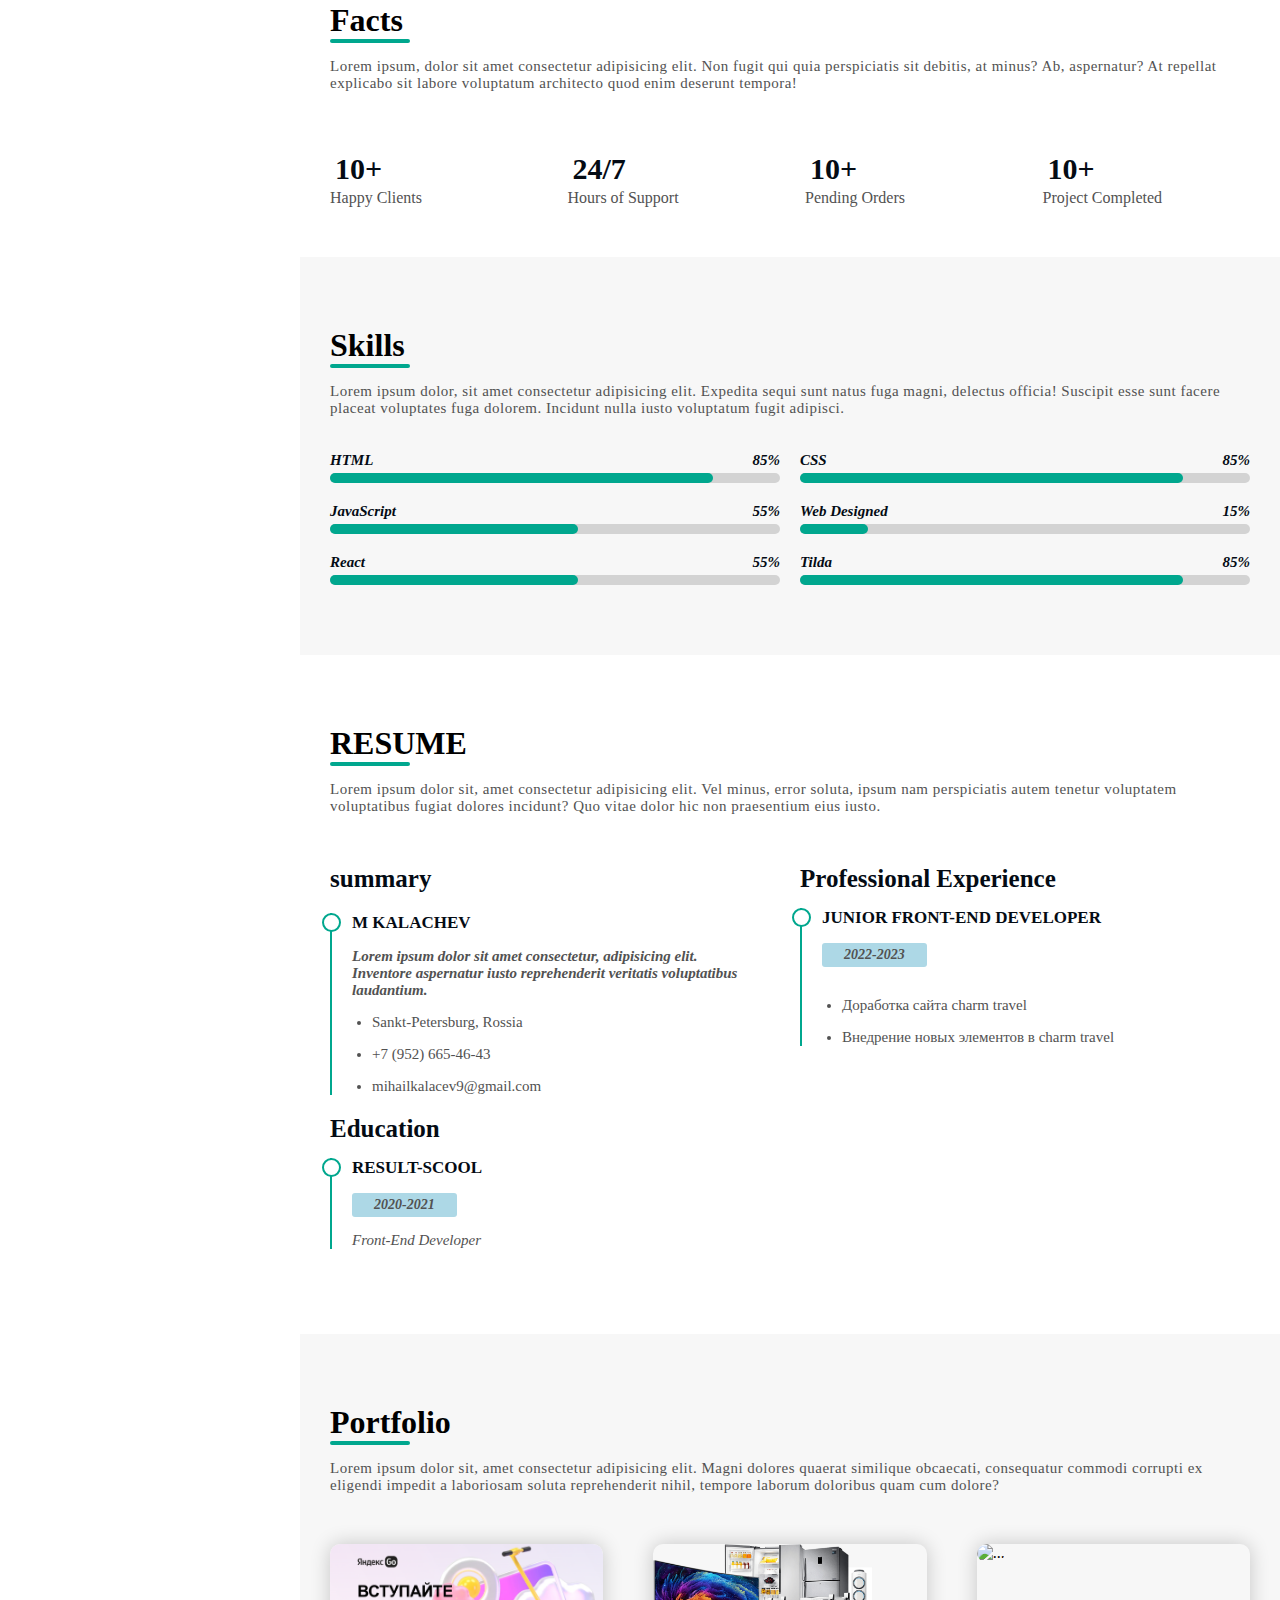
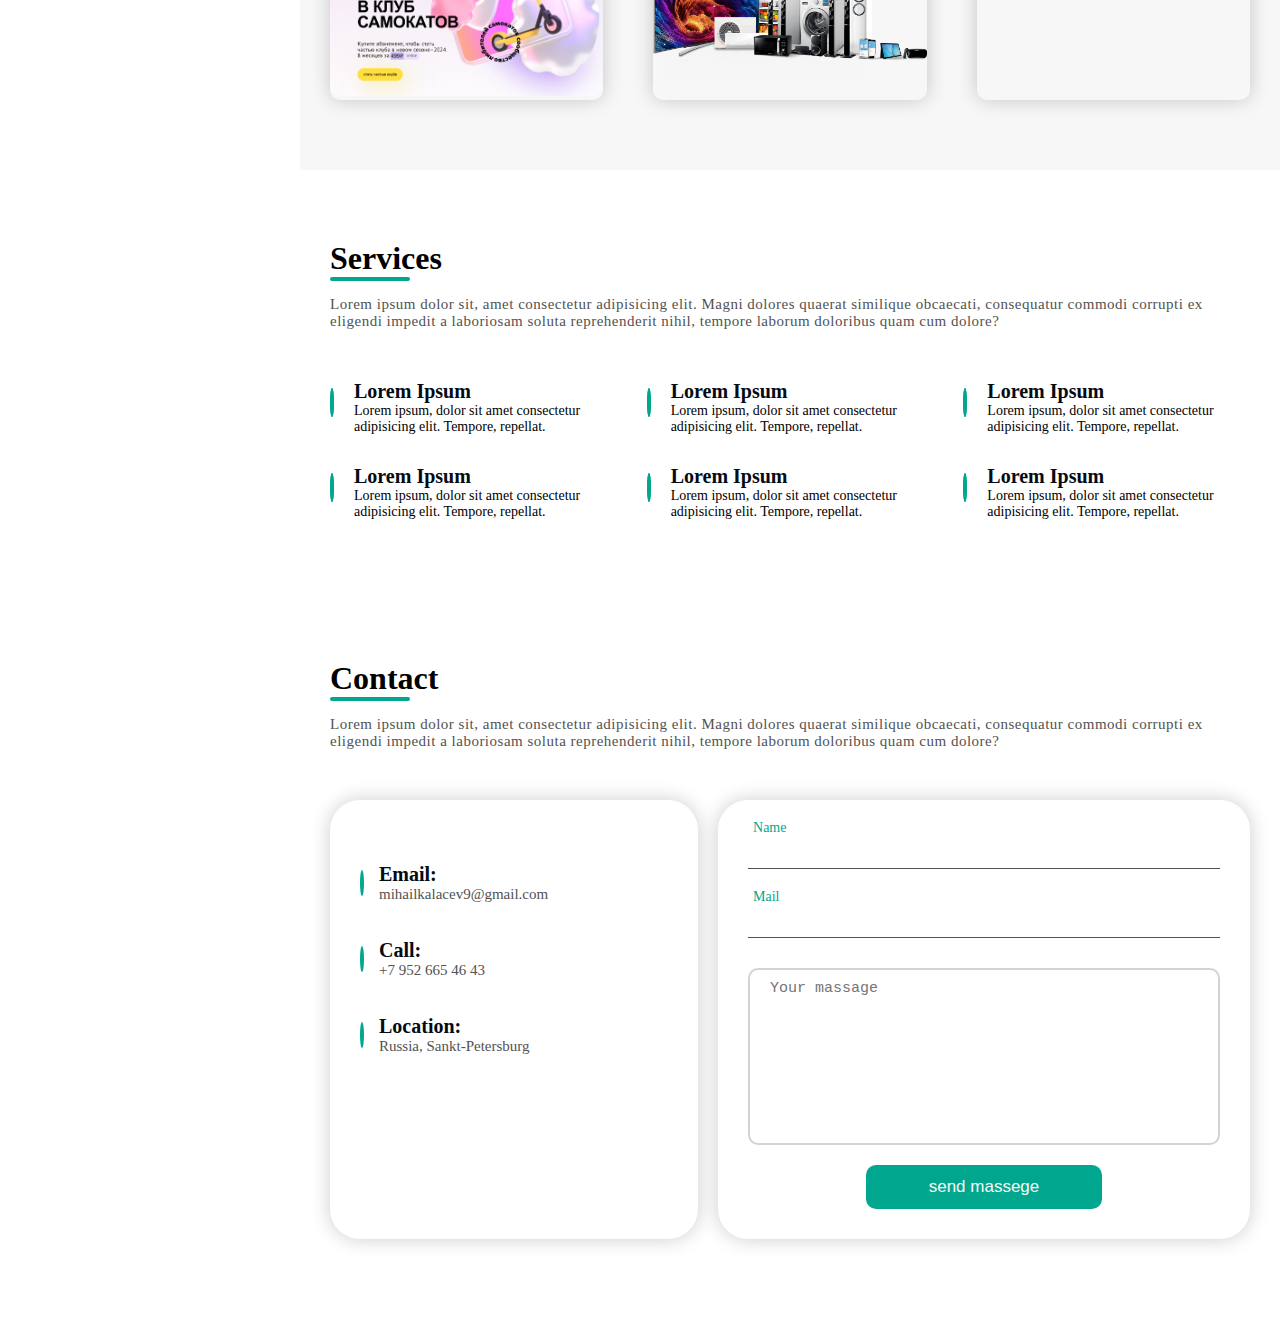
==== commit d192e78e: "update page" ====
--- a/index.html
+++ b/index.html
@@ -74,7 +74,7 @@
 			<section id="home">
 				<div class="home-row">
 					<h1>Hi, This is<br />Micle Kalachev<span>.</span></h1>
-					<p>i am a <span class="auto-input"></span></p>
+					<p>I am a <span class="auto-input"></span></p>
 				</div>
 			</section>
 
--- a/style/style.css
+++ b/style/style.css
@@ -74,6 +74,7 @@
 }
 .header nav ul li {
 	list-style: none;
+	padding: 5px;
 }
 .header nav ul li a {
 	display: inline-block;
@@ -84,18 +85,19 @@
 	font-weight: 400;
 	font-size: 15px;
 	letter-spacing: 0.6px;
+	transition: all 0.4s;
 }
 .header nav ul li a i {
 	margin-right: 10px;
 	font-size: 18px;
-	transition: 0.4s;
-}
-
-.header nav ul li a:hover i {
-	background-color: var(--themeColor);
+	transition: all 0.4s;
+}
+
+.header nav ul li a:hover {
+	color: var(--themeColor);
 }
 .header nav ul li a.active i {
-	color: var(--themeColor);
+	color: #33dff2;
 }
 
 /*  ===== header footer  ====== */
@@ -883,7 +885,7 @@
 
 #contacts .contacts-row .contacts-rifht {
 	flex-basis: 60%;
-	min-width: 60%;
+	/* min-width: 60%; */
 	background-color: white;
 	box-shadow: 0 0 20px rgba(0, 0, 0, 20%);
 	border-radius: 30px;
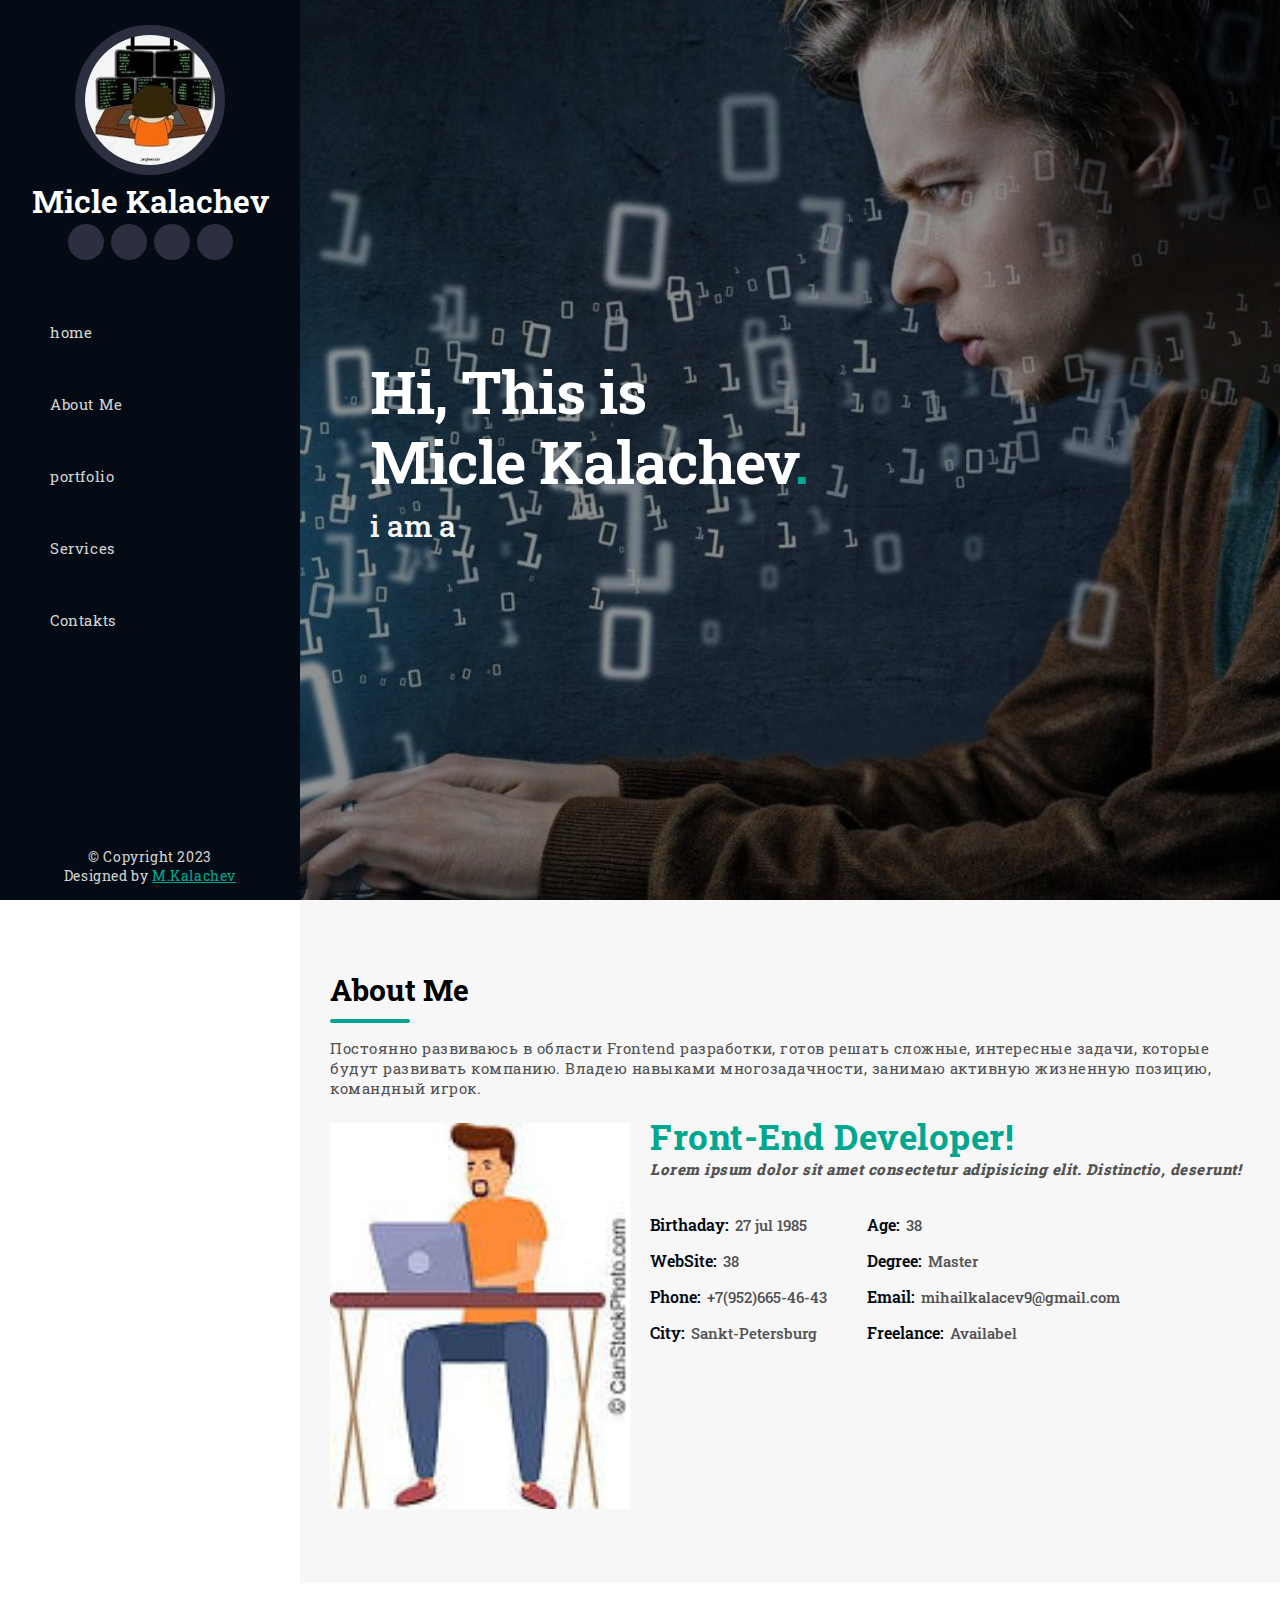
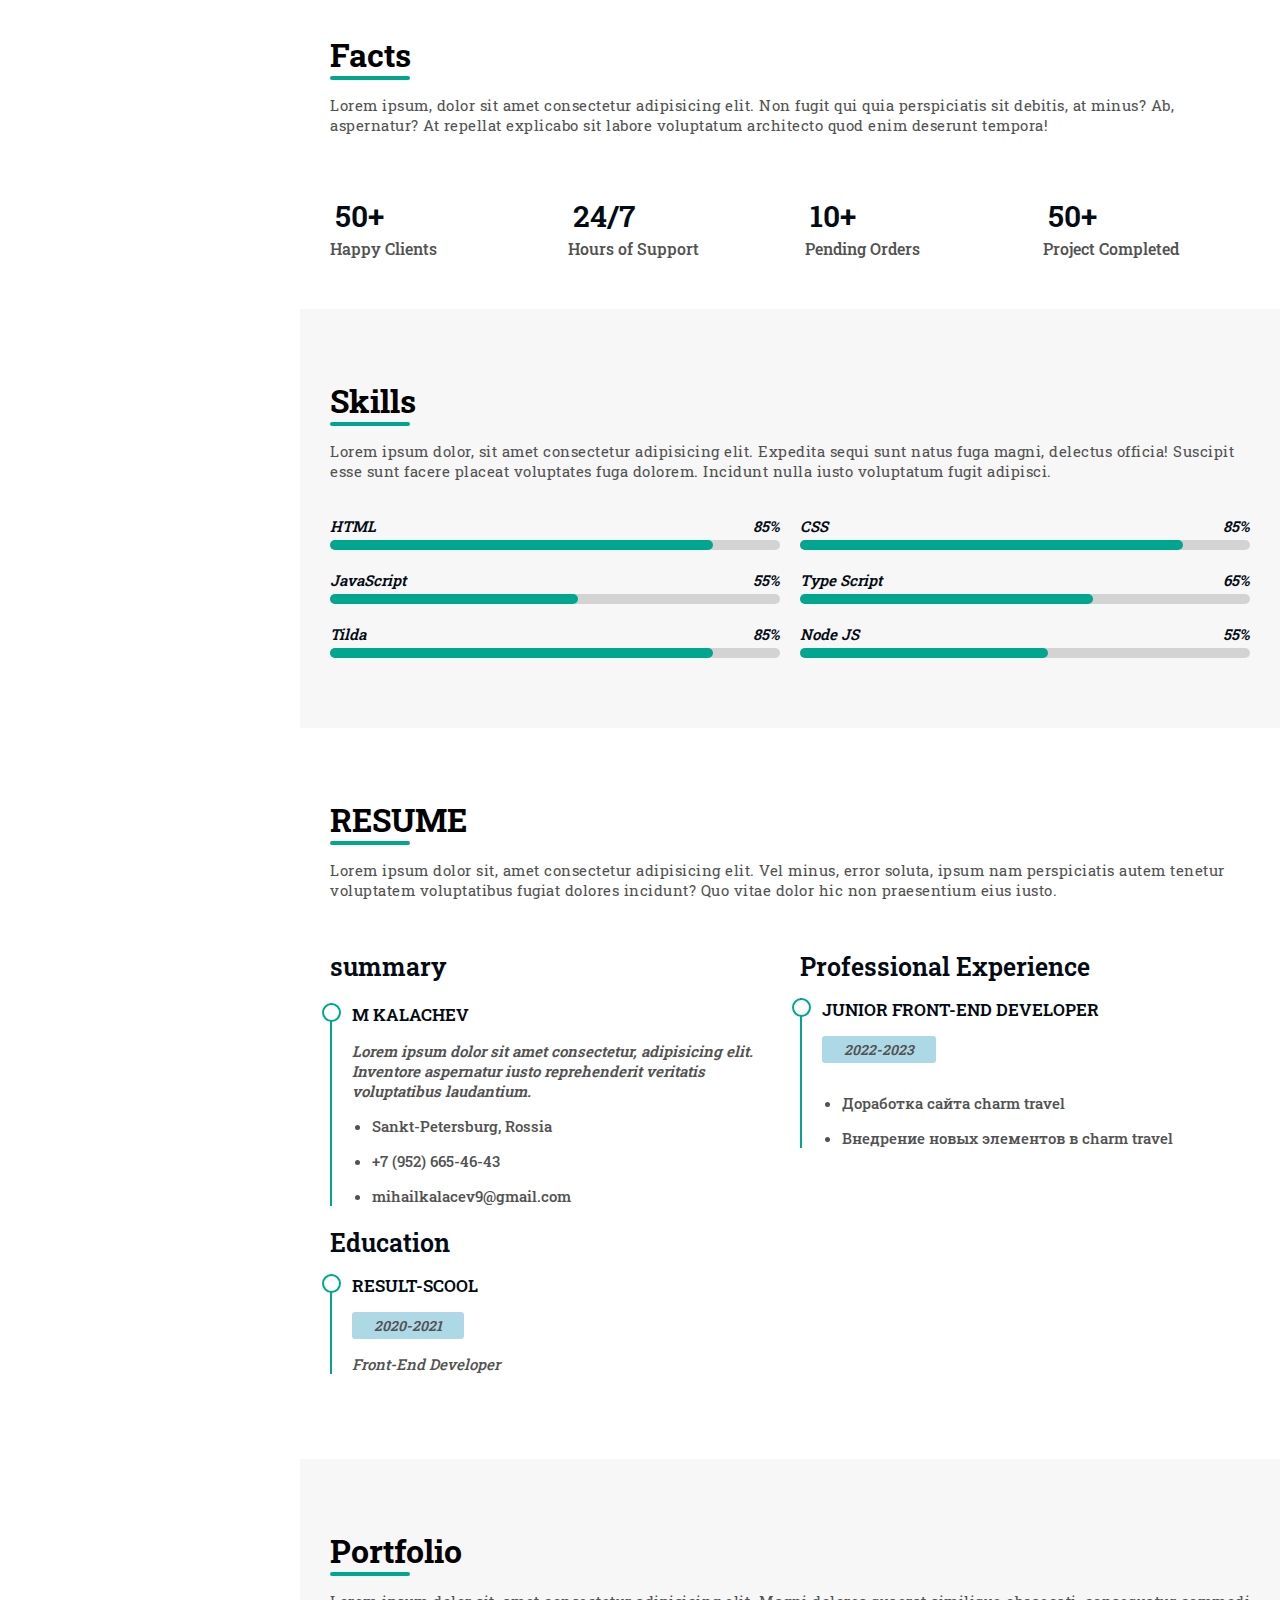
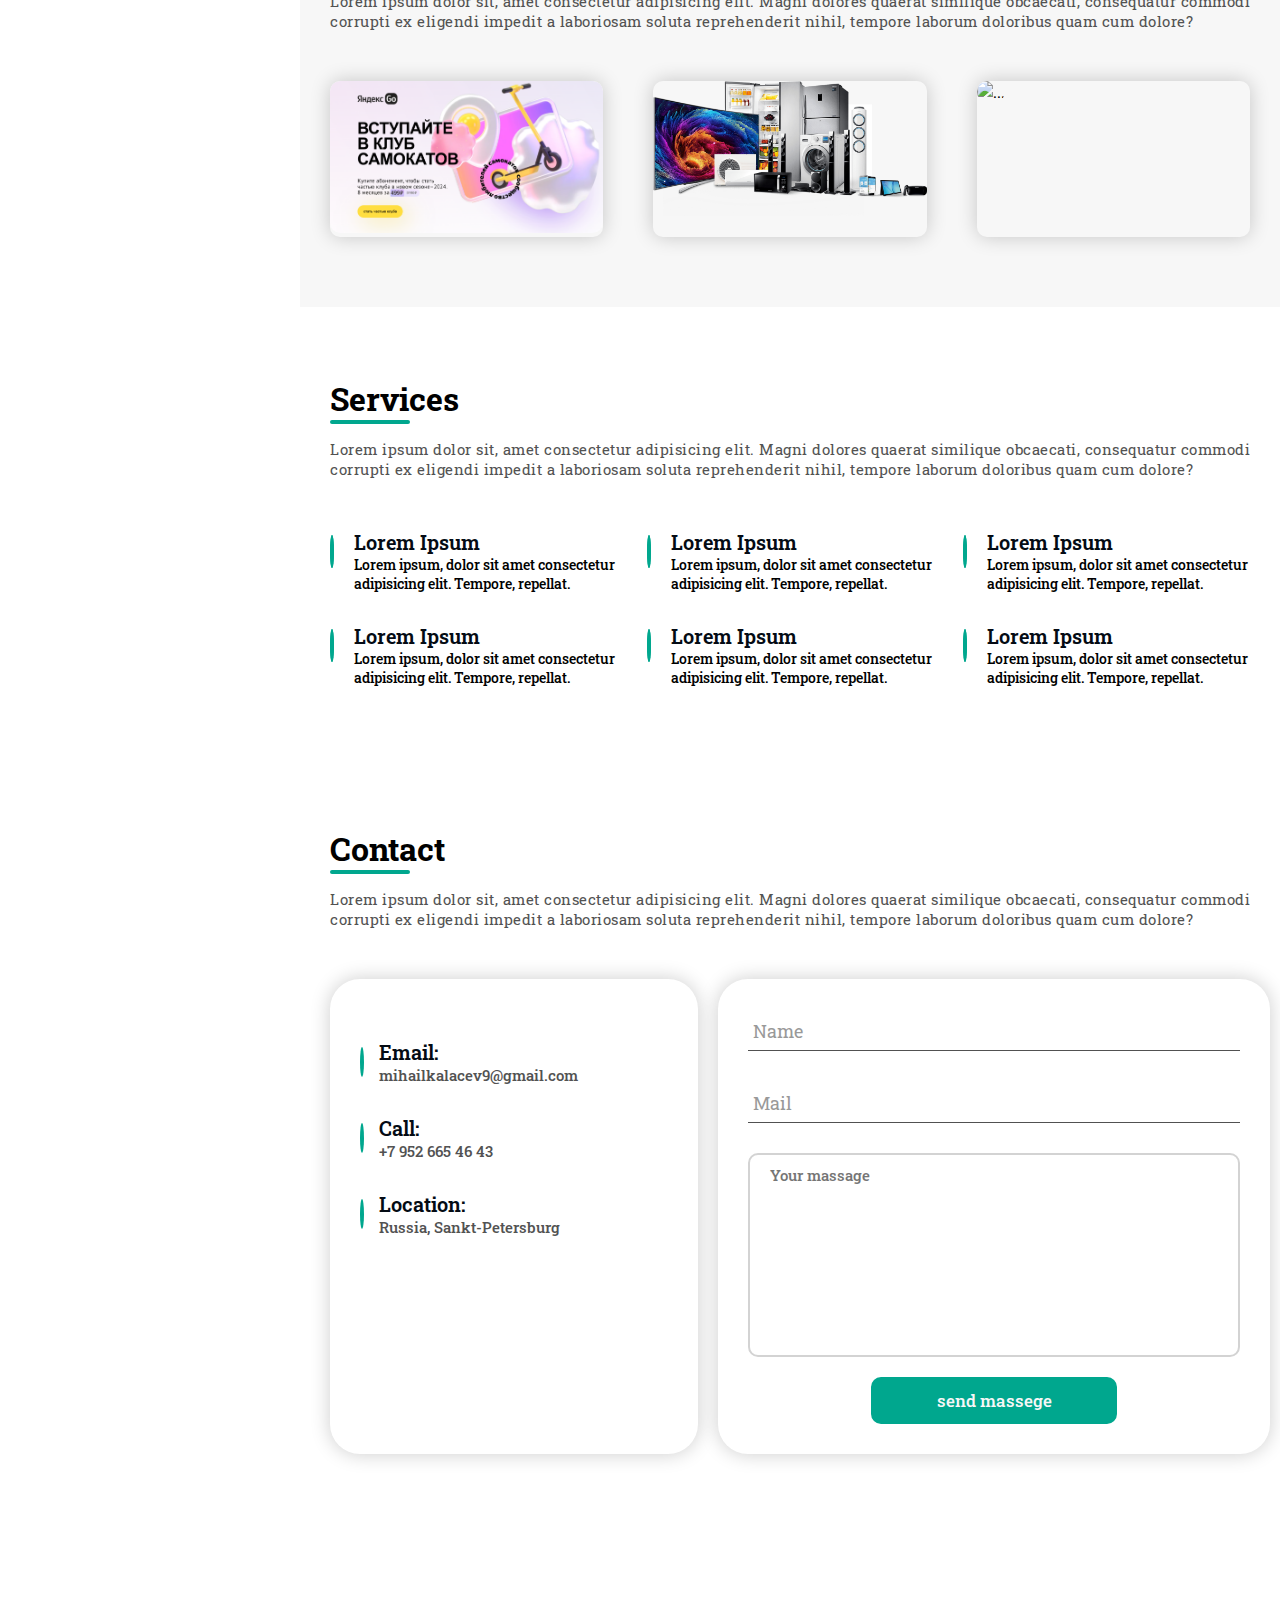
==== commit c15ee1ad: "last update page" ====
--- a/index.html
+++ b/index.html
@@ -4,6 +4,12 @@
 		<meta charset="UTF-8" />
 		<meta name="viewport" content="width=device-width, initial-scale=1.0" />
 		<link rel="stylesheet" href="style/style.css" />
+		<link rel="preconnect" href="https://fonts.googleapis.com" />
+		<link rel="preconnect" href="https://fonts.gstatic.com" crossorigin />
+		<link
+			href="https://fonts.googleapis.com/css2?family=Roboto+Slab:wght@300;400;600;800&family=Rubik+Burned&display=swap"
+			rel="stylesheet"
+		/>
 		<title>Portfolio</title>
 	</head>
 	<body>
@@ -74,7 +80,7 @@
 			<section id="home">
 				<div class="home-row">
 					<h1>Hi, This is<br />Micle Kalachev<span>.</span></h1>
-					<p>I am a <span class="auto-input"></span></p>
+					<p>i am a <span class="auto-input"></span></p>
 				</div>
 			</section>
 
@@ -84,10 +90,10 @@
 				<h1 class="sub-about">About Me</h1>
 				<div class="divider"></div>
 				<p class="sub-para">
-					Lorem ipsum, dolor sit amet consectetur adipisicing elit. Officia
-					expedita sunt magnam consequuntur. Modi accusantium iste nesciunt
-					corporis placeat nobis ratione doloribus a optio saepe eligendi
-					voluptates libero, id porro!
+					Постоянно развиваюсь в области Frontend разработки, готов решать
+					сложные, интересные задачи, которые будут развивать компанию. Владею
+					навыками многозадачности, занимаю активную жизненную позицию,
+					командный игрок.
 				</p>
 
 				<div class="about-col">
@@ -168,7 +174,7 @@
 					<!-- Fact box 1 -->
 					<div class="fact-box">
 						<i class="fa-regular fa-face-smile"></i>
-						<strong>10+</strong>
+						<strong>50+</strong>
 						<p>Happy Clients</p>
 					</div>
 					<!-- Fact box 2 -->
@@ -186,7 +192,7 @@
 					<!-- Fact box 4 -->
 					<div class="fact-box">
 						<i class="fa-regular fa-file-code"></i>
-						<strong>10+</strong>
+						<strong>50+</strong>
 						<p>Project Completed</p>
 					</div>
 				</div>
@@ -243,26 +249,15 @@
 					<!-- skill 4 -->
 					<div class="skill-box">
 						<div class="skill-info">
-							<h2>Web Designed</h2>
-							<h2>15%</h2>
+							<h2>Type Script</h2>
+							<h2>65%</h2>
 						</div>
 						<div class="skill-outter-line">
-							<div class="skill-inner-line" style="width: 15%"></div>
+							<div class="skill-inner-line" style="width: 65%"></div>
 						</div>
 					</div>
 
 					<!-- skill 5 -->
-					<div class="skill-box">
-						<div class="skill-info">
-							<h2>React</h2>
-							<h2>55%</h2>
-						</div>
-						<div class="skill-outter-line">
-							<div class="skill-inner-line" style="width: 55%"></div>
-						</div>
-					</div>
-
-					<!-- skill 6 -->
 					<div class="skill-box">
 						<div class="skill-info">
 							<h2>Tilda</h2>
@@ -270,6 +265,17 @@
 						</div>
 						<div class="skill-outter-line">
 							<div class="skill-inner-line" style="width: 85%"></div>
+						</div>
+					</div>
+
+					<!-- skill 6 -->
+					<div class="skill-box">
+						<div class="skill-info">
+							<h2>Node JS</h2>
+							<h2>55%</h2>
+						</div>
+						<div class="skill-outter-line">
+							<div class="skill-inner-line" style="width: 55%"></div>
 						</div>
 					</div>
 				</div>
@@ -545,9 +551,9 @@
 					</div>
 					<!-- right col -->
 					<div class="contacts-rifht">
-						<form action="" id="form">
+						<form action="">
 							<div class="wave-group">
-								<input type="text" class="input" name="name" />
+								<input required="" type="text" class="input" />
 								<span class="bar"></span>
 								<label class="label">
 									<span class="label-char" style="--index: 0">N</span>
@@ -557,7 +563,7 @@
 								</label>
 							</div>
 							<div class="wave-group">
-								<input type="text" class="input" name="email" />
+								<input required="" type="text" class="input" />
 								<span class="bar"></span>
 								<label class="label">
 									<span class="label-char" style="--index: 0">M</span>
--- a/style/style.css
+++ b/style/style.css
@@ -1,13 +1,11 @@
 /* google fonts */
-
-@import url('https://fonts.googleapis.com/css2?family=Poppins:ital,wght@0,200;0,300;0,400;0,500;0,600;1,200;1,300;1,400;1,500;1,600&display=swap');
 
 /* CSS RESET */
 * {
 	margin: 0;
 	padding: 0;
 	box-sizing: border-box;
-	font-family: 'Poppins' sans-serif;
+	font-family: 'Roboto Slab', serif;
 	scroll-behavior: smooth;
 }
 
@@ -74,7 +72,6 @@
 }
 .header nav ul li {
 	list-style: none;
-	padding: 5px;
 }
 .header nav ul li a {
 	display: inline-block;
@@ -85,19 +82,18 @@
 	font-weight: 400;
 	font-size: 15px;
 	letter-spacing: 0.6px;
-	transition: all 0.4s;
 }
 .header nav ul li a i {
 	margin-right: 10px;
 	font-size: 18px;
-	transition: all 0.4s;
-}
-
-.header nav ul li a:hover {
+	transition: 0.4s;
+}
+
+.header nav ul li a:hover i {
+	background-color: var(--themeColor);
+}
+.header nav ul li a.active i {
 	color: var(--themeColor);
-}
-.header nav ul li a.active i {
-	color: #33dff2;
 }
 
 /*  ===== header footer  ====== */
@@ -295,6 +291,7 @@
 #about .about-col .info-col p {
 	color: var(--textColor);
 	font-size: 15px;
+	font-weight: 800;
 	letter-spacing: 0.5px;
 	font-style: italic;
 }
@@ -759,6 +756,7 @@
 #contacts {
 	padding: 70px 30px;
 	background-color: #fff;
+	margin-bottom: 100px;
 }
 #contacts .contacts-row {
 	margin-top: 50px;
@@ -885,7 +883,7 @@
 
 #contacts .contacts-row .contacts-rifht {
 	flex-basis: 60%;
-	/* min-width: 60%; */
+	min-width: 60%;
 	background-color: white;
 	box-shadow: 0 0 20px rgba(0, 0, 0, 20%);
 	border-radius: 30px;
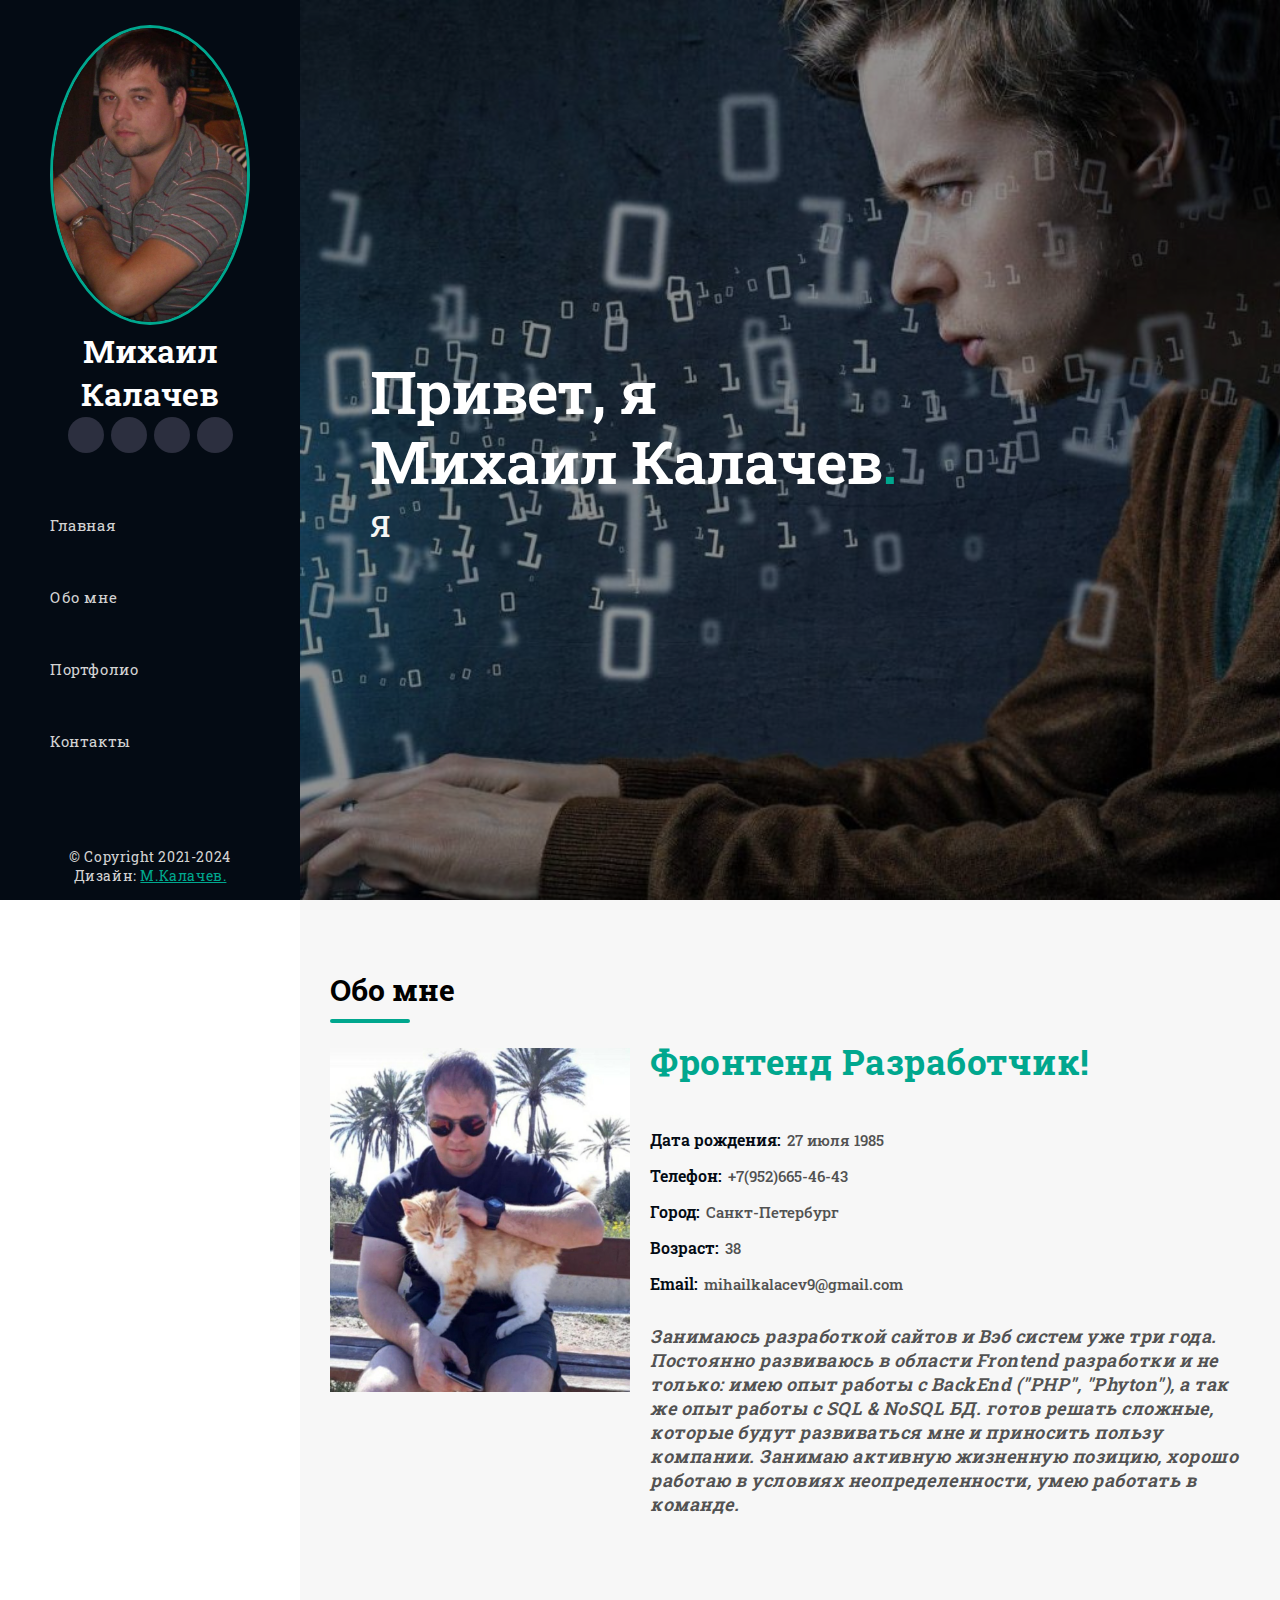
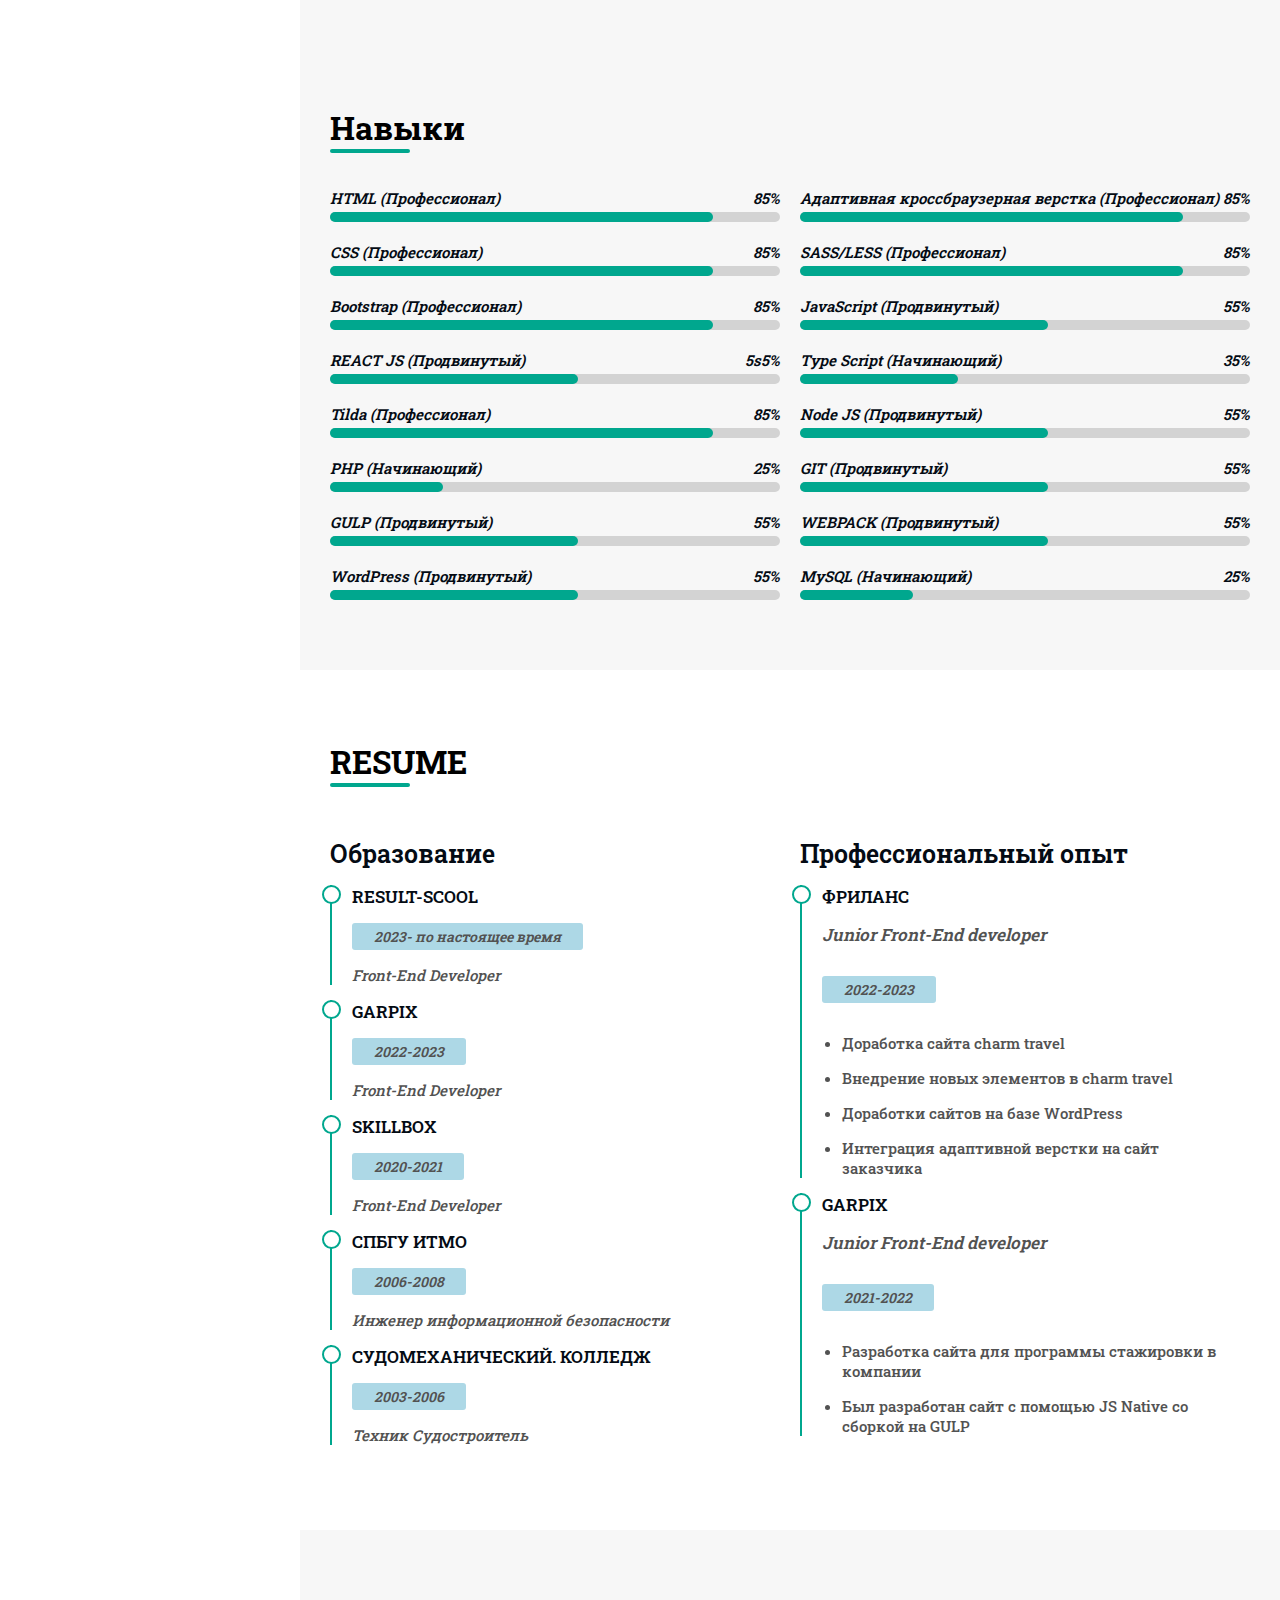
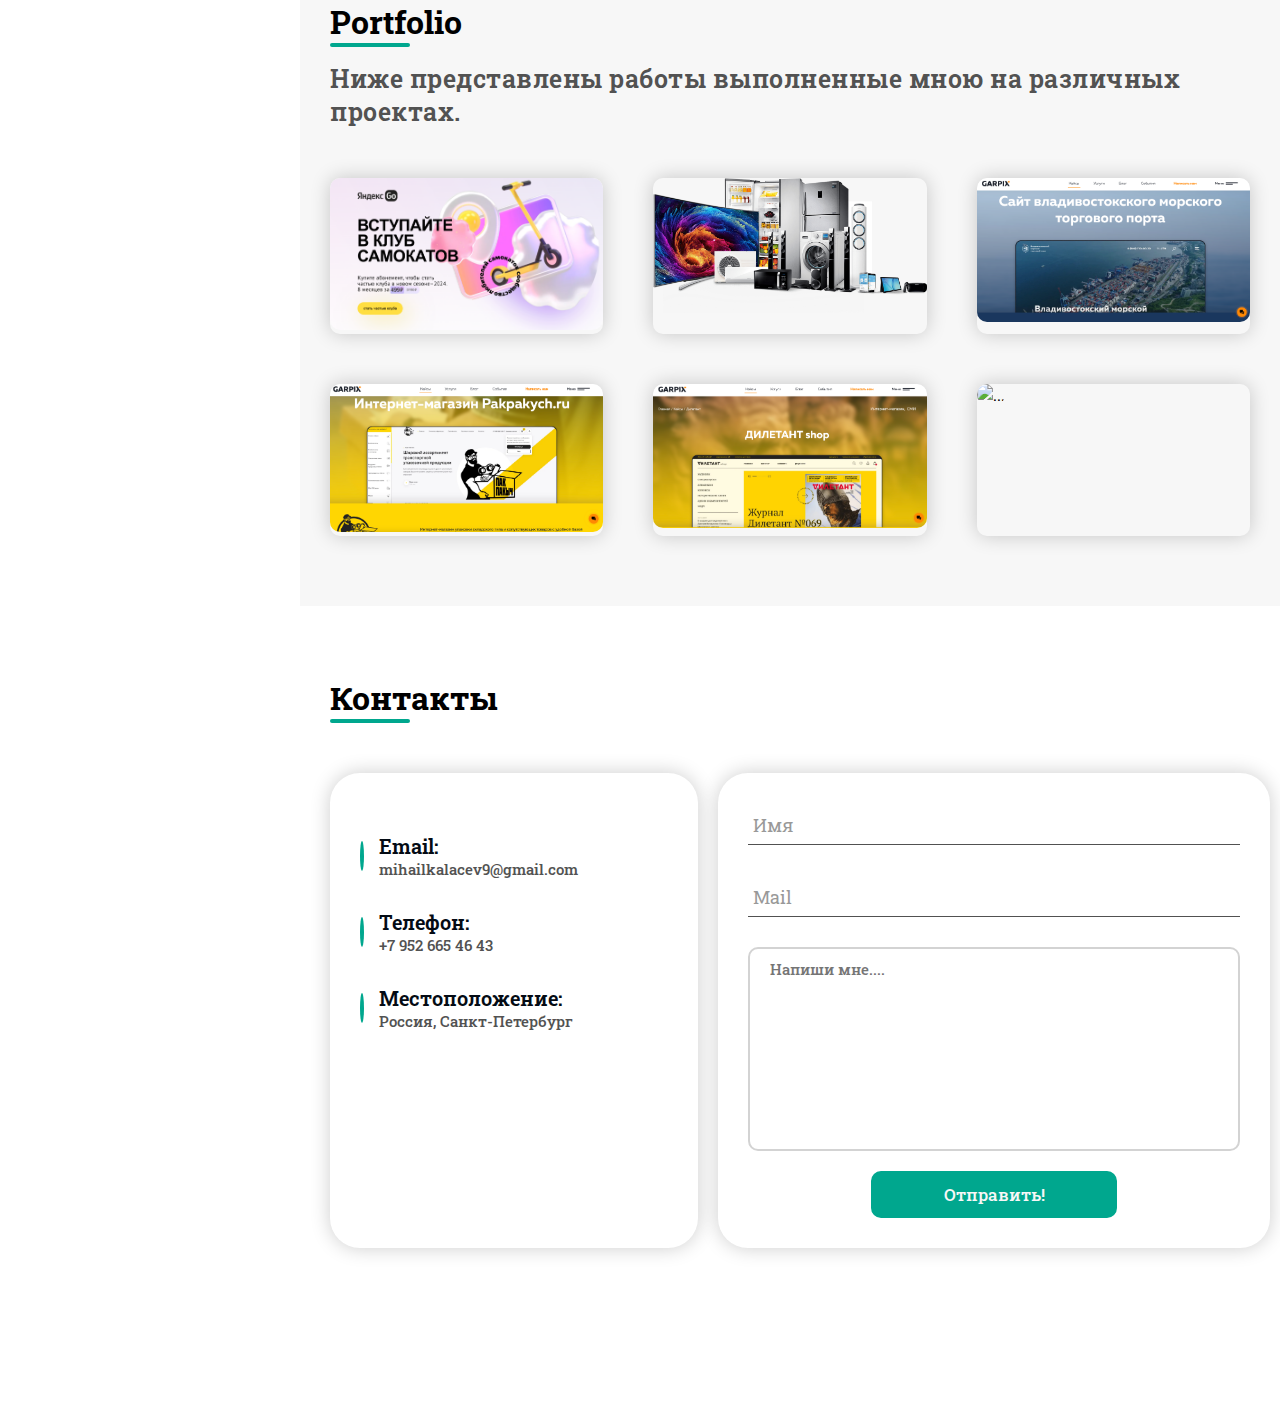
==== commit 7707911c: "last change" ====
--- a/index.html
+++ b/index.html
@@ -16,9 +16,9 @@
 		<header class="header">
 			<div class="profile">
 				<a href="#" class="header__logo">
-					<img src="img/iam.jpeg" alt="logo" />
+					<img src="img/self.jpeg" alt="logo" />
 				</a>
-				<h1>Micle Kalachev</h1>
+				<h1>Михаил Калачев</h1>
 				<div class="social-icons">
 					<a href="#" class="header__nal-link"
 						><i class="fa-brands fa-facebook"></i
@@ -38,30 +38,27 @@
 			<nav>
 				<ul>
 					<li>
-						<a href="#home"> <i class="fa-solid fa-house"></i>home </a>
+						<a href="#home"> <i class="fa-solid fa-house"></i>Главная </a>
 					</li>
 					<li>
-						<a href="#about"> <i class="fa-solid fa-user"></i>About Me </a>
+						<a href="#about"> <i class="fa-solid fa-user"></i>Обо мне </a>
 					</li>
 					<li>
 						<a href="#portfolio">
-							<i class="fa-solid fa-briefcase"></i>portfolio
+							<i class="fa-solid fa-briefcase"></i>Портфолио
 						</a>
 					</li>
 					<li>
-						<a href="#services"> <i class="fa-solid fa-server"></i>Services </a>
-					</li>
-					<li>
 						<a href="#contacts">
-							<i class="fa-solid fa-envelope"></i>Contakts
+							<i class="fa-solid fa-envelope"></i>Контакты
 						</a>
 					</li>
 				</ul>
 			</nav>
 			<div class="footer">
 				<p>
-					&copy; Copyright 2023 <br />
-					Designed by <a href="#" target="_blank"> M.Kalachev</a>
+					&copy; Copyright 2021-2024 <br />
+					Дизайн: <a href="#" target="_blank"> М.Калачев.</a>
 				</p>
 			</div>
 			<!-- footer ========= -->
@@ -79,77 +76,65 @@
 			<!-- ===== HOME SECTION ========= -->
 			<section id="home">
 				<div class="home-row">
-					<h1>Hi, This is<br />Micle Kalachev<span>.</span></h1>
-					<p>i am a <span class="auto-input"></span></p>
+					<h1>Привет, я<br />Михаил Калачев<span>.</span></h1>
+					<p>Я <span class="auto-input"></span></p>
 				</div>
 			</section>
 
 			<!-- ===== section ABOUT=============== -->
 
 			<section id="about">
-				<h1 class="sub-about">About Me</h1>
+				<h1 class="sub-about">Обо мне</h1>
 				<div class="divider"></div>
-				<p class="sub-para">
-					Постоянно развиваюсь в области Frontend разработки, готов решать
-					сложные, интересные задачи, которые будут развивать компанию. Владею
-					навыками многозадачности, занимаю активную жизненную позицию,
-					командный игрок.
-				</p>
 
 				<div class="about-col">
 					<div class="img-col">
 						<img src="img/images.jpeg" alt="...." />
 					</div>
 					<div class="info-col">
-						<h2>Front-End Developer!</h2>
-						<p>
-							Lorem ipsum dolor sit amet consectetur adipisicing elit.
-							Distinctio, deserunt!
-						</p>
+						<h2>Фронтенд Разработчик!</h2>
+						<p></p>
 						<div class="icon-list-col">
 							<!-- left side list -->
 							<div class="icon-list">
 								<ul>
 									<li>
 										<i class="fa-solid fa-angle-right"></i>
-										<strong>Birthaday:</strong> <span>27 jul 1985</span>
+										<strong>Дата рождения:</strong> <span>27 июля 1985</span>
 									</li>
 									<li>
 										<i class="fa-solid fa-angle-right"></i>
-										<strong>WebSite:</strong> <span>38</span>
+										<strong>Телефон:</strong> <span>+7(952)665-46-43</span>
 									</li>
 									<li>
 										<i class="fa-solid fa-angle-right"></i>
-										<strong>Phone:</strong> <span>+7(952)665-46-43</span>
+										<strong>Город:</strong> <span>Санкт-Петербург</span>
 									</li>
 									<li>
 										<i class="fa-solid fa-angle-right"></i>
-										<strong>City:</strong> <span>Sankt-Petersburg</span>
+										<strong>Возраст:</strong> <span>38</span>
 									</li>
-								</ul>
-							</div>
-							<!-- right side list -->
-							<div class="icon-list">
-								<ul>
-									<li>
-										<i class="fa-solid fa-angle-right"></i>
-										<strong>Age:</strong> <span>38</span>
-									</li>
-									<li>
-										<i class="fa-solid fa-angle-right"></i>
-										<strong>Degree:</strong> <span>Master</span>
-									</li>
+
 									<li>
 										<i class="fa-solid fa-angle-right"></i>
 										<strong>Email:</strong>
 										<span>mihailkalacev9@gmail.com</span>
 									</li>
-									<li>
-										<i class="fa-solid fa-angle-right"></i>
-										<strong>Freelance:</strong> <span>Availabel</span>
-									</li>
 								</ul>
-							</div>
+								<p class="sub-para">
+									Занимаюсь разработкой сайтов и Вэб систем уже три года.
+									Постоянно развиваюсь в области Frontend разработки и не
+									только: имею опыт работы с BackEnd ("PHP", "Phyton"), а так же
+									опыт работы с SQL & NoSQL БД. готов решать сложные, которые
+									будут развиваться мне и приносить пользу компании. Занимаю
+									активную жизненную позицию, хорошо работаю в условиях
+									неопределенности, умею работать в команде.
+								</p>
+							</div>
+							<!-- right side list -->
+							<!-- <div class="icon-list">
+								<ul></ul>
+							</div> -->
 						</div>
 					</div>
 				</div>
@@ -161,73 +146,40 @@
 
 			<!-- ================ FACT SECTION START ======================== -->
 
-			<section id="fact">
-				<h1 class="sub-heading">Facts</h1>
-				<div class="divider"></div>
-				<p class="sub-para">
-					Lorem ipsum, dolor sit amet consectetur adipisicing elit. Non fugit
-					qui quia perspiciatis sit debitis, at minus? Ab, aspernatur? At
-					repellat explicabo sit labore voluptatum architecto quod enim deserunt
-					tempora!
-				</p>
-				<div class="fact-row">
-					<!-- Fact box 1 -->
-					<div class="fact-box">
-						<i class="fa-regular fa-face-smile"></i>
-						<strong>50+</strong>
-						<p>Happy Clients</p>
-					</div>
-					<!-- Fact box 2 -->
-					<div class="fact-box">
-						<i class="fa-solid fa-headset"></i>
-						<strong>24/7</strong>
-						<p>Hours of Support</p>
-					</div>
-					<!-- Fact box 3 -->
-					<div class="fact-box">
-						<i class="fa-solid fa-clock-rotate-left"></i>
-						<strong>10+</strong>
-						<p>Pending Orders</p>
-					</div>
-					<!-- Fact box 4 -->
-					<div class="fact-box">
-						<i class="fa-regular fa-file-code"></i>
-						<strong>50+</strong>
-						<p>Project Completed</p>
-					</div>
-				</div>
-			</section>
-
 			<!-- ================== FACT SECTION END ======================== -->
 			<!-- --------------------------------------------------------------------------------------- -->
 
 			<!-- =============  SECTION SKILLS START ======================================== -->
 			<section id="skills">
-				<h1 class="sub-heading">Skills</h1>
+				<h1 class="sub-heading">Навыки</h1>
 				<div class="divider"></div>
-				<p class="sub-para">
-					Lorem ipsum dolor, sit amet consectetur adipisicing elit. Expedita
-					sequi sunt natus fuga magni, delectus officia! Suscipit esse sunt
-					facere placeat voluptates fuga dolorem. Incidunt nulla iusto
-					voluptatum fugit adipisci.
-				</p>
 
 				<div class="skills-row">
 					<!-- skill 1 -->
 					<div class="skill-box">
 						<div class="skill-info">
-							<h2>HTML</h2>
+							<h2>HTML (Профессионал)</h2>
 							<h2>85%</h2>
 						</div>
 						<div class="skill-outter-line">
 							<div class="skill-inner-line" style="width: 85%"></div>
 						</div>
 					</div>
+					<!-- skill 1 -->
+					<div class="skill-box">
+						<div class="skill-info">
+							<h2>Адаптивная кроссбраузерная верстка (Профессионал)</h2>
+							<h2>85%</h2>
+						</div>
+						<div class="skill-outter-line">
+							<div class="skill-inner-line" style="width: 85%"></div>
+						</div>
+					</div>
 
 					<!-- skill 2 -->
 					<div class="skill-box">
 						<div class="skill-info">
-							<h2>CSS</h2>
+							<h2>CSS (Профессионал)</h2>
 							<h2>85%</h2>
 						</div>
 						<div class="skill-outter-line">
@@ -235,10 +187,30 @@
 						</div>
 					</div>
 
+					<div class="skill-box">
+						<div class="skill-info">
+							<h2>SASS/LESS (Профессионал)</h2>
+							<h2>85%</h2>
+						</div>
+						<div class="skill-outter-line">
+							<div class="skill-inner-line" style="width: 85%"></div>
+						</div>
+					</div>
+
+					<div class="skill-box">
+						<div class="skill-info">
+							<h2>Bootstrap (Профессионал)</h2>
+							<h2>85%</h2>
+						</div>
+						<div class="skill-outter-line">
+							<div class="skill-inner-line" style="width: 85%"></div>
+						</div>
+					</div>
+
 					<!-- skill 3 -->
 					<div class="skill-box">
 						<div class="skill-info">
-							<h2>JavaScript</h2>
+							<h2>JavaScript (Продвинутый)</h2>
 							<h2>55%</h2>
 						</div>
 						<div class="skill-outter-line">
@@ -246,21 +218,32 @@
 						</div>
 					</div>
 
+					<!-- skill 3 -->
+					<div class="skill-box">
+						<div class="skill-info">
+							<h2>REACT JS (Продвинутый)</h2>
+							<h2>5s5%</h2>
+						</div>
+						<div class="skill-outter-line">
+							<div class="skill-inner-line" style="width: 55%"></div>
+						</div>
+					</div>
+
 					<!-- skill 4 -->
 					<div class="skill-box">
 						<div class="skill-info">
-							<h2>Type Script</h2>
-							<h2>65%</h2>
-						</div>
-						<div class="skill-outter-line">
-							<div class="skill-inner-line" style="width: 65%"></div>
+							<h2>Type Script (Начинающий)</h2>
+							<h2>35%</h2>
+						</div>
+						<div class="skill-outter-line">
+							<div class="skill-inner-line" style="width: 35%"></div>
 						</div>
 					</div>
 
 					<!-- skill 5 -->
 					<div class="skill-box">
 						<div class="skill-info">
-							<h2>Tilda</h2>
+							<h2>Tilda (Профессионал)</h2>
 							<h2>85%</h2>
 						</div>
 						<div class="skill-outter-line">
@@ -271,11 +254,71 @@
 					<!-- skill 6 -->
 					<div class="skill-box">
 						<div class="skill-info">
-							<h2>Node JS</h2>
+							<h2>Node JS (Продвинутый)</h2>
 							<h2>55%</h2>
 						</div>
 						<div class="skill-outter-line">
 							<div class="skill-inner-line" style="width: 55%"></div>
+						</div>
+					</div>
+
+					<!-- skill 6 -->
+					<div class="skill-box">
+						<div class="skill-info">
+							<h2>PHP (Начинающий)</h2>
+							<h2>25%</h2>
+						</div>
+						<div class="skill-outter-line">
+							<div class="skill-inner-line" style="width: 25%"></div>
+						</div>
+					</div>
+					<!-- skill 6 -->
+					<div class="skill-box">
+						<div class="skill-info">
+							<h2>GIT (Продвинутый)</h2>
+							<h2>55%</h2>
+						</div>
+						<div class="skill-outter-line">
+							<div class="skill-inner-line" style="width: 55%"></div>
+						</div>
+					</div>
+					<!-- skill 6 -->
+					<div class="skill-box">
+						<div class="skill-info">
+							<h2>GULP (Продвинутый)</h2>
+							<h2>55%</h2>
+						</div>
+						<div class="skill-outter-line">
+							<div class="skill-inner-line" style="width: 55%"></div>
+						</div>
+					</div>
+					<!-- skill 6 -->
+					<div class="skill-box">
+						<div class="skill-info">
+							<h2>WEBPACK (Продвинутый)</h2>
+							<h2>55%</h2>
+						</div>
+						<div class="skill-outter-line">
+							<div class="skill-inner-line" style="width: 55%"></div>
+						</div>
+					</div>
+					<!-- skill 6 -->
+					<div class="skill-box">
+						<div class="skill-info">
+							<h2>WordPress (Продвинутый)</h2>
+							<h2>55%</h2>
+						</div>
+						<div class="skill-outter-line">
+							<div class="skill-inner-line" style="width: 55%"></div>
+						</div>
+					</div>
+					<div class="skill-box">
+						<div class="skill-info">
+							<h2>MySQL (Начинающий)</h2>
+							<h2>25%</h2>
+						</div>
+						<div class="skill-outter-line">
+							<div class="skill-inner-line" style="width: 25%"></div>
 						</div>
 					</div>
 				</div>
@@ -286,47 +329,67 @@
 			<section id="resume">
 				<h1 class="sub-heading">RESUME</h1>
 				<div class="divider"></div>
-				<p class="sub-para">
-					Lorem ipsum dolor sit, amet consectetur adipisicing elit. Vel minus,
-					error soluta, ipsum nam perspiciatis autem tenetur voluptatem
-					voluptatibus fugiat dolores incidunt? Quo vitae dolor hic non
-					praesentium eius iusto.
-				</p>
 
 				<div class="resume-row">
 					<!-- left-col -->
 					<div class="resume-col">
-						<h2>summary</h2>
-						<div class="my-info">
-							<h3>M Kalachev</h3>
-							<p>
-								Lorem ipsum dolor sit amet consectetur, adipisicing elit.
-								Inventore aspernatur iusto reprehenderit veritatis voluptatibus
-								laudantium.
-							</p>
-							<ul>
-								<li>Sankt-Petersburg, Rossia</li>
-								<li>+7 (952) 665-46-43</li>
-								<li>mihailkalacev9@gmail.com</li>
-							</ul>
-						</div>
-						<h2>Education</h2>
+						<h2>Образование</h2>
+
 						<div class="my-edu">
 							<h3>Result-Scool</h3>
+							<span class="sp-box">2023- по настоящее время</span>
+							<p>Front-End Developer</p>
+						</div>
+
+						<div class="my-edu">
+							<h3>Garpix</h3>
+							<span class="sp-box">2022-2023</span>
+							<p>Front-End Developer</p>
+						</div>
+
+						<div class="my-edu">
+							<h3>SkillBox</h3>
 							<span class="sp-box">2020-2021</span>
 							<p>Front-End Developer</p>
 						</div>
+
+						<div class="my-edu">
+							<h3>СПБГУ ИТМО</h3>
+							<span class="sp-box">2006-2008</span>
+							<p>Инженер информационной безопасности</p>
+						</div>
+
+						<div class="my-edu">
+							<h3>Судомеханический. колледж</h3>
+							<span class="sp-box">2003-2006</span>
+							<p>Техник Судостроитель</p>
+						</div>
 					</div>
 
 					<!-- right-col -->
 					<div class="resume-col">
-						<h2>Professional Experience</h2>
+						<h2>Профессиональный опыт</h2>
 						<div class="pro-exp">
-							<h3>Junior Front-End developer</h3>
+							<h3>Фриланс</h3>
+							<p>Junior Front-End developer</p>
 							<span class="sp-box">2022-2023</span>
 							<ul>
 								<li>Доработка сайта charm travel</li>
 								<li>Внедрение новых элементов в charm travel</li>
+								<li>Доработки сайтов на базе WordPress</li>
+								<li>Интеграция адаптивной верстки на сайт заказчика</li>
+							</ul>
+						</div>
+
+						<div class="pro-exp">
+							<h3>Garpix</h3>
+							<p>Junior Front-End developer</p>
+							<span class="sp-box">2021-2022</span>
+							<ul>
+								<li>Разработка сайта для программы стажировки в компании</li>
+								<li>
+									Был разработан сайт с помощью JS Native со сборкой на GULP
+								</li>
 							</ul>
 						</div>
 					</div>
@@ -340,10 +403,7 @@
 				<h1 class="sub-heading">Portfolio</h1>
 				<div class="divider"></div>
 				<p class="sub-para">
-					Lorem ipsum dolor sit, amet consectetur adipisicing elit. Magni
-					dolores quaerat similique obcaecati, consequatur commodi corrupti ex
-					eligendi impedit a laboriosam soluta reprehenderit nihil, tempore
-					laborum doloribus quam cum dolore?
+					Ниже представлены работы выполненные мною на различных проектах.
 				</p>
 
 				<div class="port-row">
@@ -355,12 +415,9 @@
 						<div class="port-info">
 							<h4>Tilda</h4>
 							<p>
-								Lorem ipsum dolor sit amet consectetur, adipisicing elit.
-								Obcaecati, voluptatibus.
+								Работа для клиента. Сайт для курьерской доставки еды. Сайт не
+								активен т.к. клиент остановил работу
 							</p>
-							<a href="http://project7922837.tilda.ws" target="_blank"
-								><i class="fa-solid fa-up-right-from-square"></i
-							></a>
 						</div>
 					</div>
 
@@ -372,8 +429,8 @@
 						<div class="port-info">
 							<h4>React full stack</h4>
 							<p>
-								Lorem ipsum dolor sit amet consectetur, adipisicing elit.
-								Obcaecati, voluptatibus.
+								Интернет магазин бытовой техники. Технологии:
+								MongoDB,Express,REACT,NodeJS
 							</p>
 							<a
 								href="https://github.com/Misha999-max/diplom_RS"
@@ -386,14 +443,55 @@
 					<!-- portfolio-item 3 -->
 					<div class="port-item">
 						<div class="port-img">
+							<img src="img/foto1.png" alt="..." />
+						</div>
+						<div class="port-info">
+							<h4>Garpix</h4>
+							<p>Технологии: NativeJS сборка GULP, SASS, Magick Scroll</p>
+							<a
+								href="https://garpix.com/kejsy/vladivostokskij-morskoj-torgovyj-port"
+								target="_blank"
+								><i class="fa-solid fa-up-right-from-square"></i
+							></a>
+						</div>
+					</div>
+
+					<!-- portfolio-item 4 -->
+					<div class="port-item">
+						<div class="port-img">
+							<img src="img/foto2.png" alt="..." />
+						</div>
+						<div class="port-info">
+							<h4>Garpix</h4>
+							<p>Технологии: NativeJS сборка GULP, SASS, Magick Scroll</p>
+							<a href="https://garpix.com/kejsy/pak-pakych" target="_blank"
+								><i class="fa-solid fa-up-right-from-square"></i
+							></a>
+						</div>
+					</div>
+
+					<!-- portfolio-item 5 -->
+					<div class="port-item">
+						<div class="port-img">
+							<img src="img/foto3.png" alt="..." />
+						</div>
+						<div class="port-info">
+							<h4>Garpix</h4>
+							<p>Технологии: NativeJS сборка GULP, SASS, Magick Scroll</p>
+							<a href="https://garpix.com/kejsy/diletant" target="_blank"
+								><i class="fa-solid fa-up-right-from-square"></i
+							></a>
+						</div>
+					</div>
+
+					<!-- portfolio-item 6 -->
+					<div class="port-item">
+						<div class="port-img">
 							<img src="img/charmFoto2.png" alt="..." />
 						</div>
 						<div class="port-info">
-							<h4>wordPress</h4>
-							<p>
-								Lorem ipsum dolor sit amet consectetur, adipisicing elit.
-								Obcaecati, voluptatibus.
-							</p>
+							<h4>CharmTravel</h4>
+							<p>Сайт для путешествий, на базе WordPress</p>
 							<a href="https://charmtravel.ru" target="_blank"
 								><i class="fa-solid fa-up-right-from-square"></i
 							></a>
@@ -405,113 +503,13 @@
 			<!-- ----------------------------------------------------------------- -->
 			<!-- ==== SECTION SERVECES START -->
 
-			<section id="services">
-				<h1 class="sub-heading">Services</h1>
-				<div class="divider"></div>
-				<p class="sub-para">
-					Lorem ipsum dolor sit, amet consectetur adipisicing elit. Magni
-					dolores quaerat similique obcaecati, consequatur commodi corrupti ex
-					eligendi impedit a laboriosam soluta reprehenderit nihil, tempore
-					laborum doloribus quam cum dolore?
-				</p>
-
-				<div class="services-row">
-					<!-- service 1 -->
-					<div class="services-box">
-						<div class="icon">
-							<i class="fa-solid fa-briefcase"></i>
-						</div>
-						<div class="ser-info">
-							<h4>Lorem Ipsum</h4>
-							<p>
-								Lorem ipsum, dolor sit amet consectetur adipisicing elit.
-								Tempore, repellat.
-							</p>
-						</div>
-					</div>
-					<!-- service 2 -->
-					<div class="services-box">
-						<div class="icon">
-							<i class="fa-solid fa-list-check"></i>
-						</div>
-						<div class="ser-info">
-							<h4>Lorem Ipsum</h4>
-							<p>
-								Lorem ipsum, dolor sit amet consectetur adipisicing elit.
-								Tempore, repellat.
-							</p>
-						</div>
-					</div>
-					<!-- service 3 -->
-					<div class="services-box">
-						<div class="icon">
-							<i class="fa-solid fa-chart-bar"></i>
-						</div>
-						<div class="ser-info">
-							<h4>Lorem Ipsum</h4>
-							<p>
-								Lorem ipsum, dolor sit amet consectetur adipisicing elit.
-								Tempore, repellat.
-							</p>
-						</div>
-					</div>
-
-					<!-- service 4 -->
-					<div class="services-box">
-						<div class="icon">
-							<i class="fa-solid fa-binoculars"></i>
-						</div>
-						<div class="ser-info">
-							<h4>Lorem Ipsum</h4>
-							<p>
-								Lorem ipsum, dolor sit amet consectetur adipisicing elit.
-								Tempore, repellat.
-							</p>
-						</div>
-					</div>
-
-					<!-- service 5 -->
-					<div class="services-box">
-						<div class="icon">
-							<i class="fa-solid fa-sun"></i>
-						</div>
-						<div class="ser-info">
-							<h4>Lorem Ipsum</h4>
-							<p>
-								Lorem ipsum, dolor sit amet consectetur adipisicing elit.
-								Tempore, repellat.
-							</p>
-						</div>
-					</div>
-
-					<!-- service 6 -->
-					<div class="services-box">
-						<div class="icon">
-							<i class="fa-brands fa-slack"></i>
-						</div>
-						<div class="ser-info">
-							<h4>Lorem Ipsum</h4>
-							<p>
-								Lorem ipsum, dolor sit amet consectetur adipisicing elit.
-								Tempore, repellat.
-							</p>
-						</div>
-					</div>
-				</div>
-			</section>
 			<!-- ==== SECTION SERVECES END -->
 			<!-- --------------------------------------------------------- -->
 			<!-- ===== SECTION CONTACTS START ============== -->
 
 			<section id="contacts">
-				<h1 class="sub-heading">Contact</h1>
+				<h1 class="sub-heading">Контакты</h1>
 				<div class="divider"></div>
-				<p class="sub-para">
-					Lorem ipsum dolor sit, amet consectetur adipisicing elit. Magni
-					dolores quaerat similique obcaecati, consequatur commodi corrupti ex
-					eligendi impedit a laboriosam soluta reprehenderit nihil, tempore
-					laborum doloribus quam cum dolore?
-				</p>
 
 				<div class="contacts-row">
 					<!-- left col -->
@@ -533,7 +531,7 @@
 								<i class="fa-solid fa-phone"></i>
 							</div>
 							<div class="info">
-								<h4>Call:</h4>
+								<h4>Телефон:</h4>
 								<p>+7 952 665 46 43</p>
 							</div>
 						</div>
@@ -544,26 +542,30 @@
 								<i class="fa-solid fa-location-dot"></i>
 							</div>
 							<div class="info">
-								<h4>Location:</h4>
-								<p>Russia, Sankt-Petersburg</p>
+								<h4>Местоположение:</h4>
+								<p>Россия, Санкт-Петербург</p>
 							</div>
 						</div>
 					</div>
 					<!-- right col -->
 					<div class="contacts-rifht">
-						<form action="">
+						<form
+							action="'mailto:mihailkalacev9@gmail.com'"
+							method="GET"
+							enctype="text/plain"
+						>
 							<div class="wave-group">
-								<input required="" type="text" class="input" />
+								<input required="" type="text" class="input" id="name" />
 								<span class="bar"></span>
 								<label class="label">
-									<span class="label-char" style="--index: 0">N</span>
-									<span class="label-char" style="--index: 1">a</span>
-									<span class="label-char" style="--index: 2">m</span>
-									<span class="label-char" style="--index: 3">e</span>
+									<span class="label-char" style="--index: 0">И</span>
+									<span class="label-char" style="--index: 1">м</span>
+									<span class="label-char" style="--index: 2">я</span>
+									<!-- <span class="label-char" style="--index: 3">e</span> -->
 								</label>
 							</div>
 							<div class="wave-group">
-								<input required="" type="text" class="input" />
+								<input required="" type="text" class="input" id="mail" />
 								<span class="bar"></span>
 								<label class="label">
 									<span class="label-char" style="--index: 0">M</span>
@@ -576,9 +578,9 @@
 								name="msg"
 								id="msg"
 								rows="9"
-								placeholder="Your massage"
+								placeholder="Напиши мне...."
 							></textarea>
-							<input type="submit" value="send massege" />
+							<input type="submit" value="Отправить!" id="btn_click" />
 						</form>
 					</div>
 				</div>
--- a/style/style.css
+++ b/style/style.css
@@ -39,9 +39,9 @@
 	margin: 10px 0;
 }
 .header .profile img {
-	width: 150px;
+	width: 200px;
 	border-radius: 50%;
-	border: 10px solid var(--iconBGcolor);
+	border: 3px solid var(--themeColor);
 }
 
 .header .profile h1 {
@@ -257,13 +257,16 @@
 }
 .sub-para {
 	color: var(--textColor);
-	font-size: 15px;
+	font-size: 25px;
 	letter-spacing: 0.5px;
-	font-weight: 400;
+	font-weight: 600;
 	margin-top: 15px;
+	margin-bottom: 50px;
 }
 #about .about-col {
 	display: flex;
+	justify-content: space-between;
+	/* align-items: center; */
 	gap: 20px;
 	margin-top: 25px;
 }
@@ -290,8 +293,9 @@
 }
 #about .about-col .info-col p {
 	color: var(--textColor);
-	font-size: 15px;
-	font-weight: 800;
+	font-size: 18px;
+	font-weight: 600;
+	margin-top: 30px;
 	letter-spacing: 0.5px;
 	font-style: italic;
 }
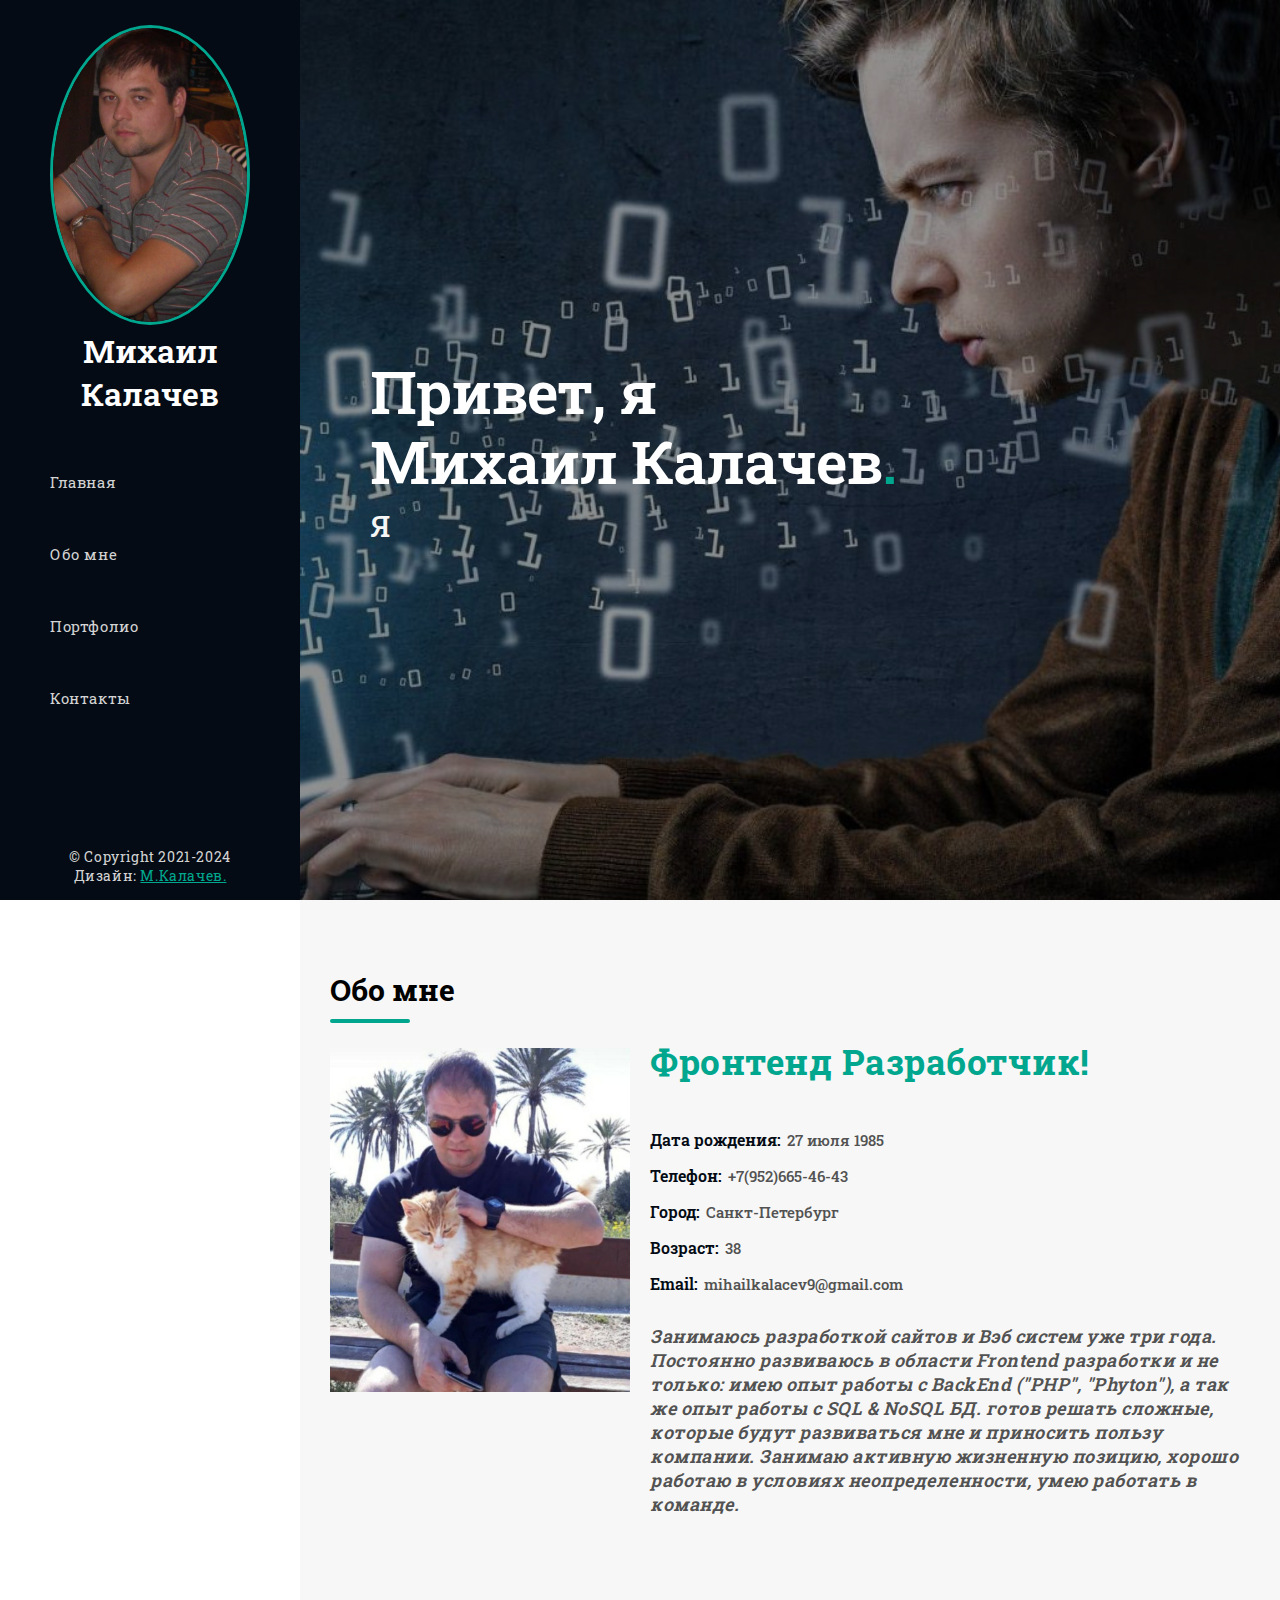
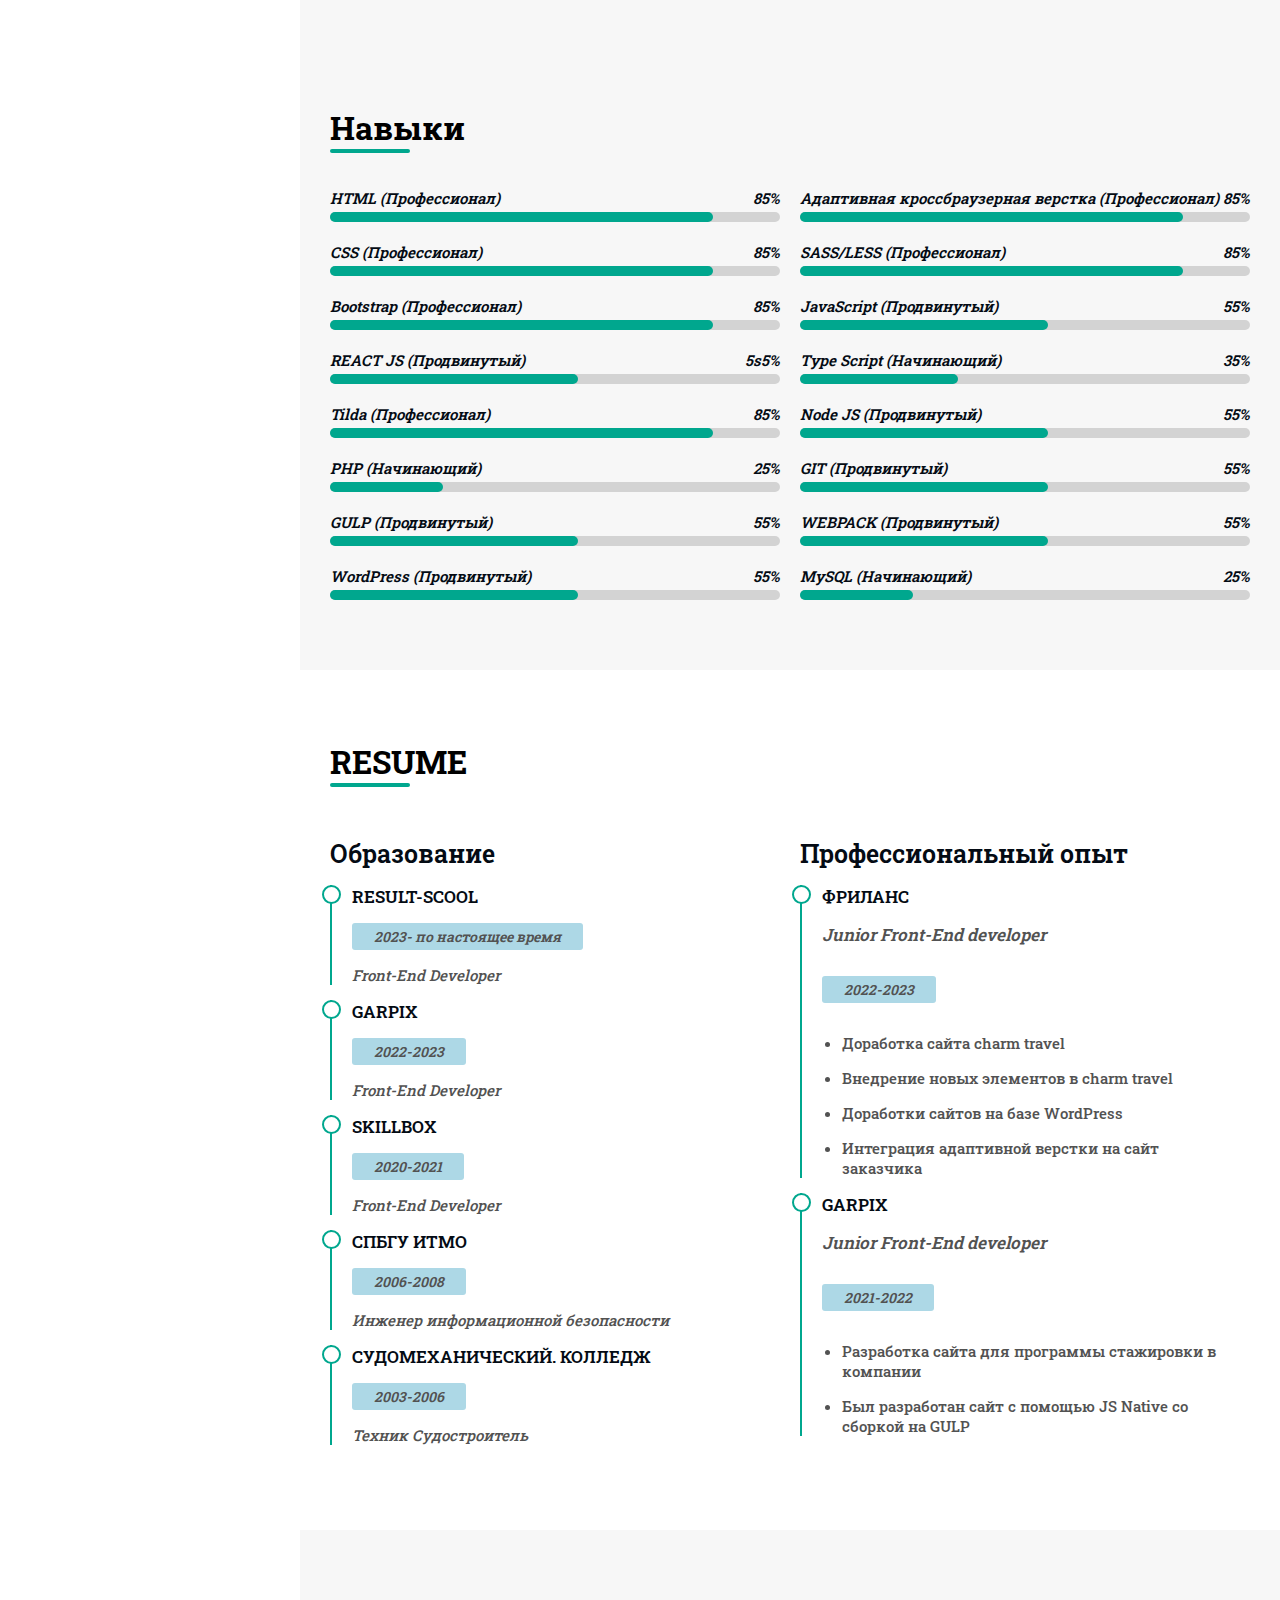
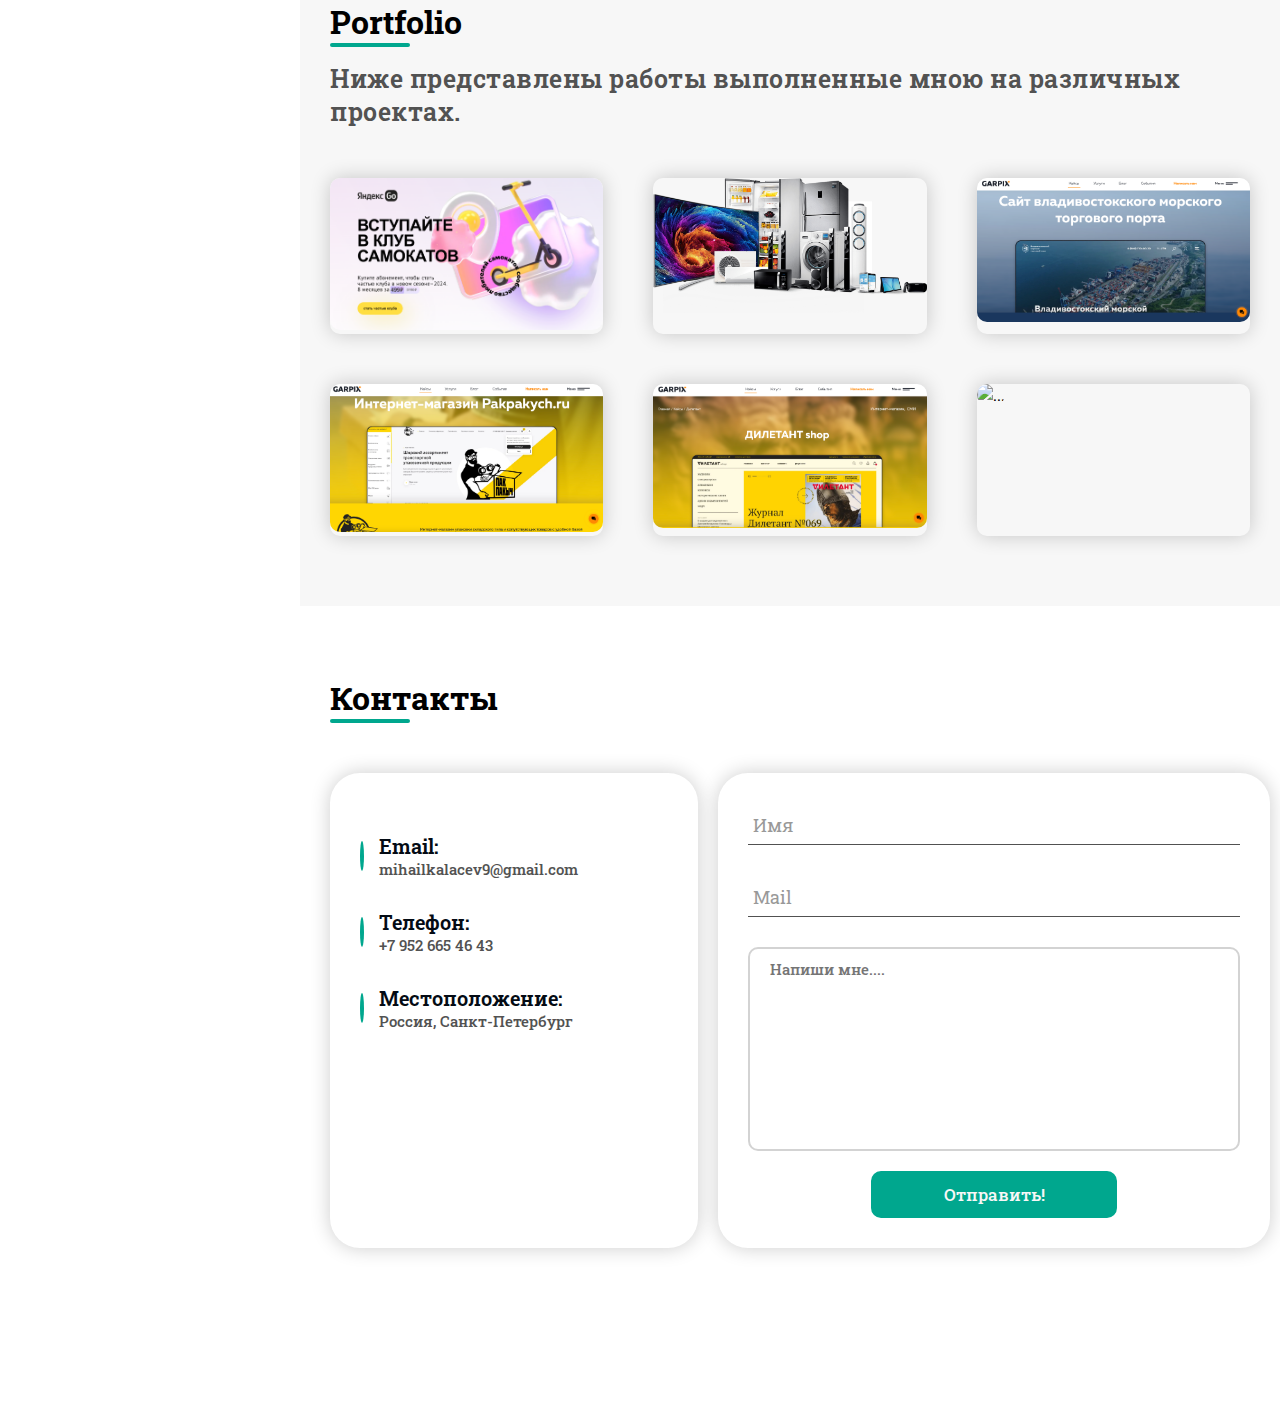
==== commit 680954c5: "delete social icons" ====
--- a/index.html
+++ b/index.html
@@ -19,10 +19,7 @@
 					<img src="img/self.jpeg" alt="logo" />
 				</a>
 				<h1>Михаил Калачев</h1>
-				<div class="social-icons">
-					<a href="#" class="header__nal-link"
-						><i class="fa-brands fa-facebook"></i
-					></a>
+				<!-- <div class="social-icons">
 					<a href="#" class="header__nal-link"
 						><i class="fa-brands fa-instagram"></i
 					></a>
@@ -32,7 +29,7 @@
 					<a href="#" class="header__nal-link"
 						><i class="fa-brands fa-linkedin"></i
 					></a>
-				</div>
+				</div> -->
 			</div>
 
 			<nav>
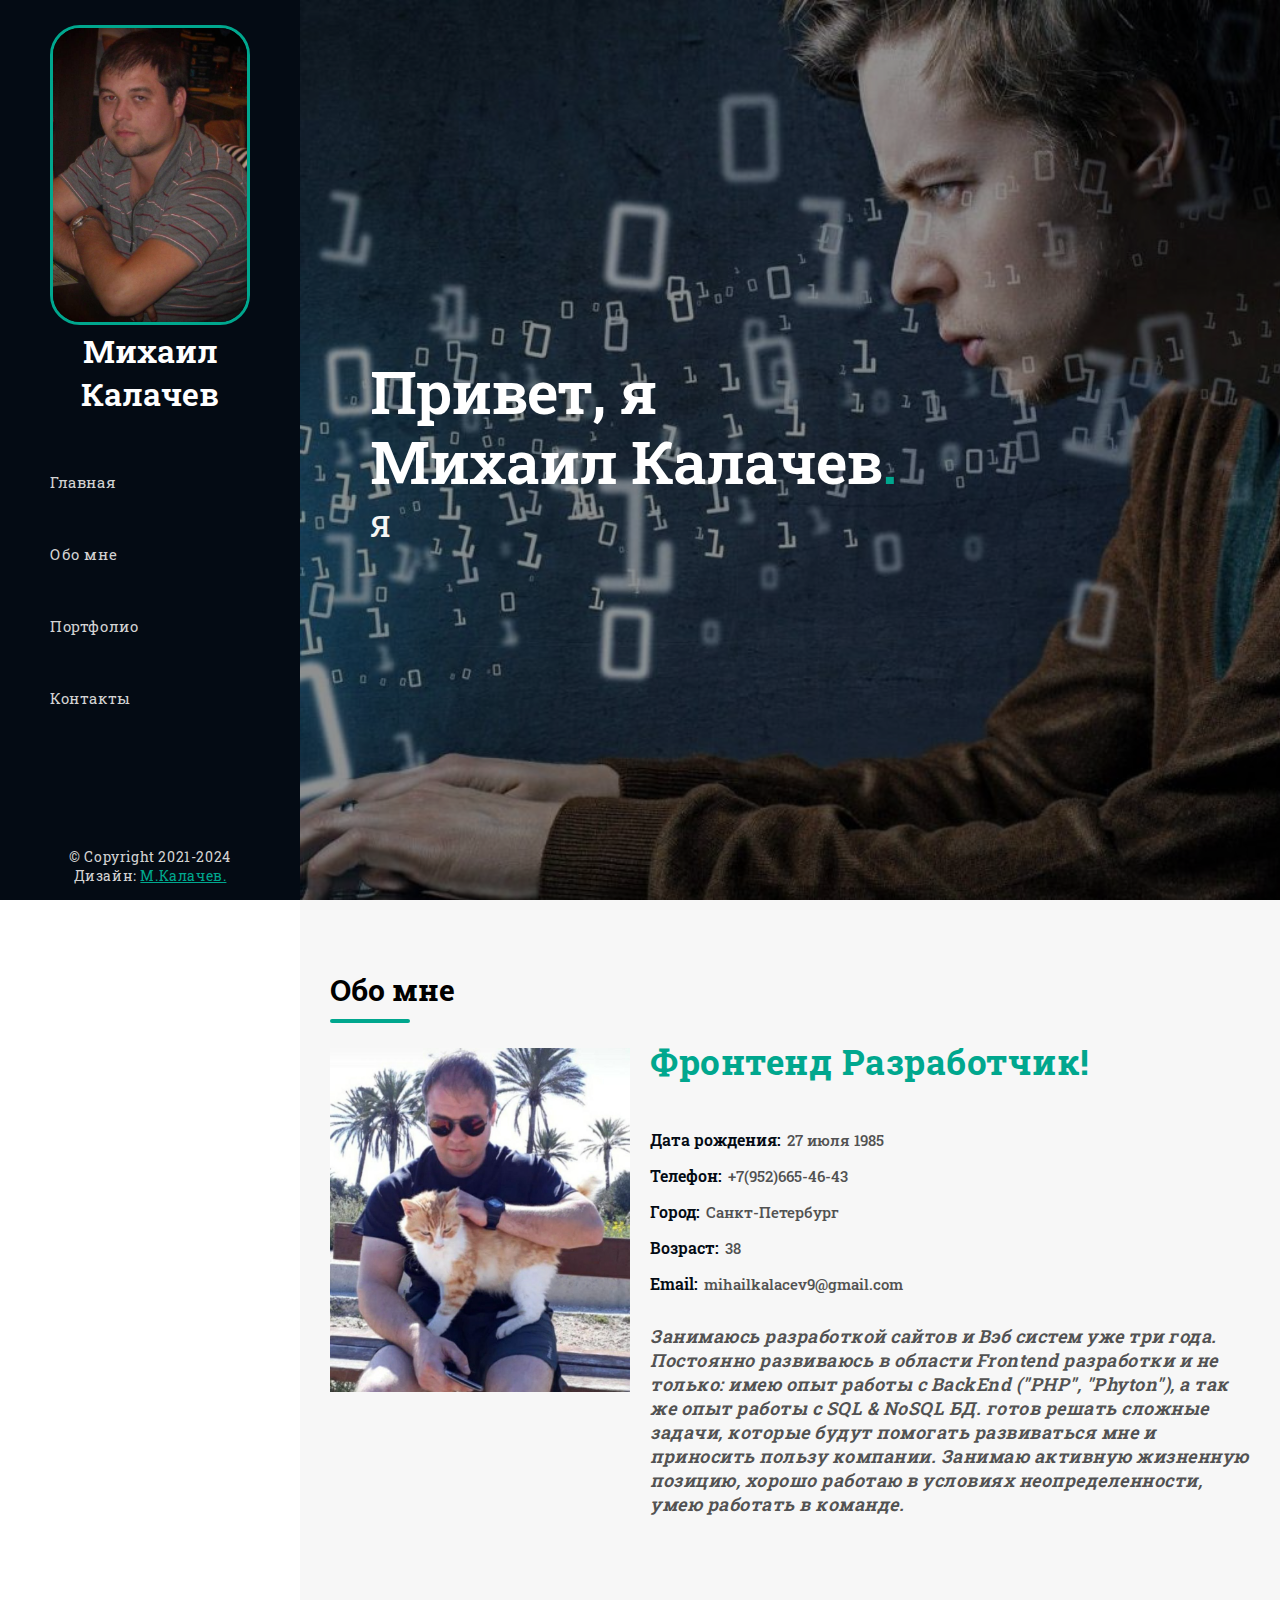
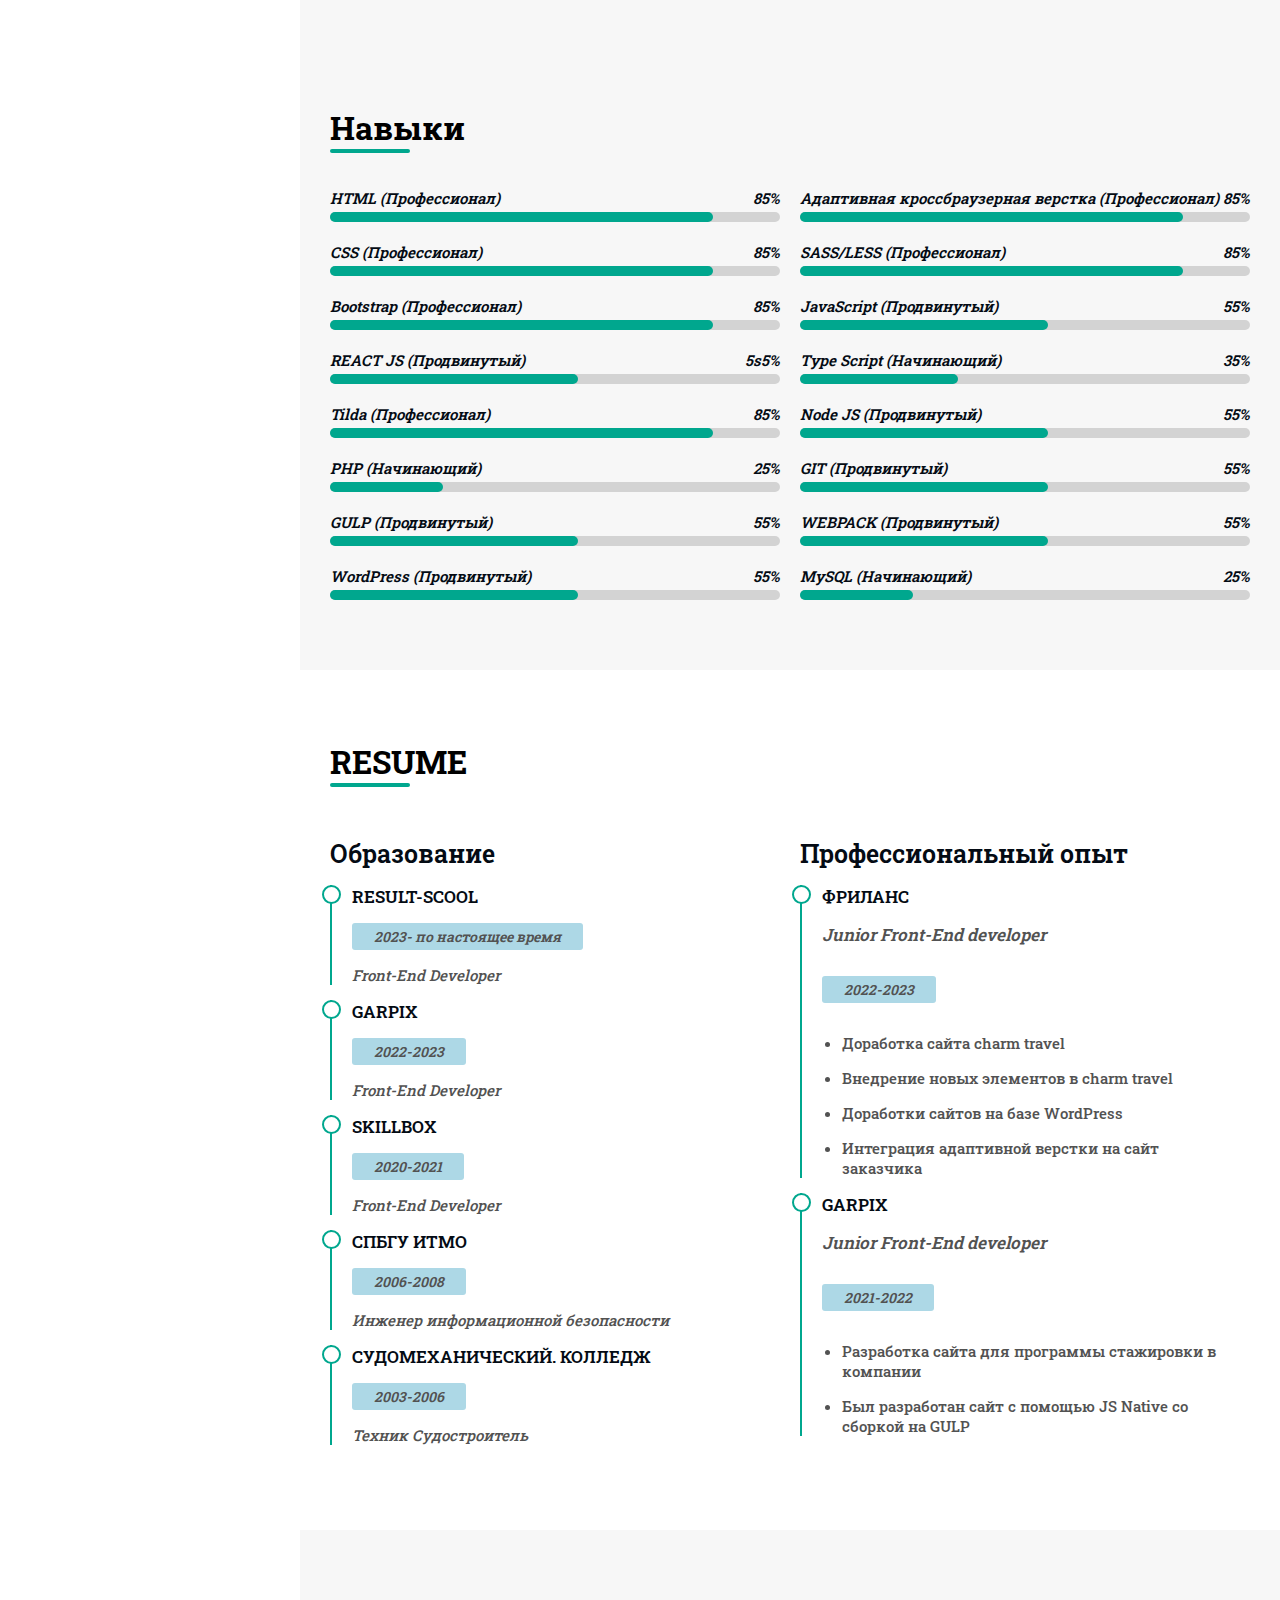
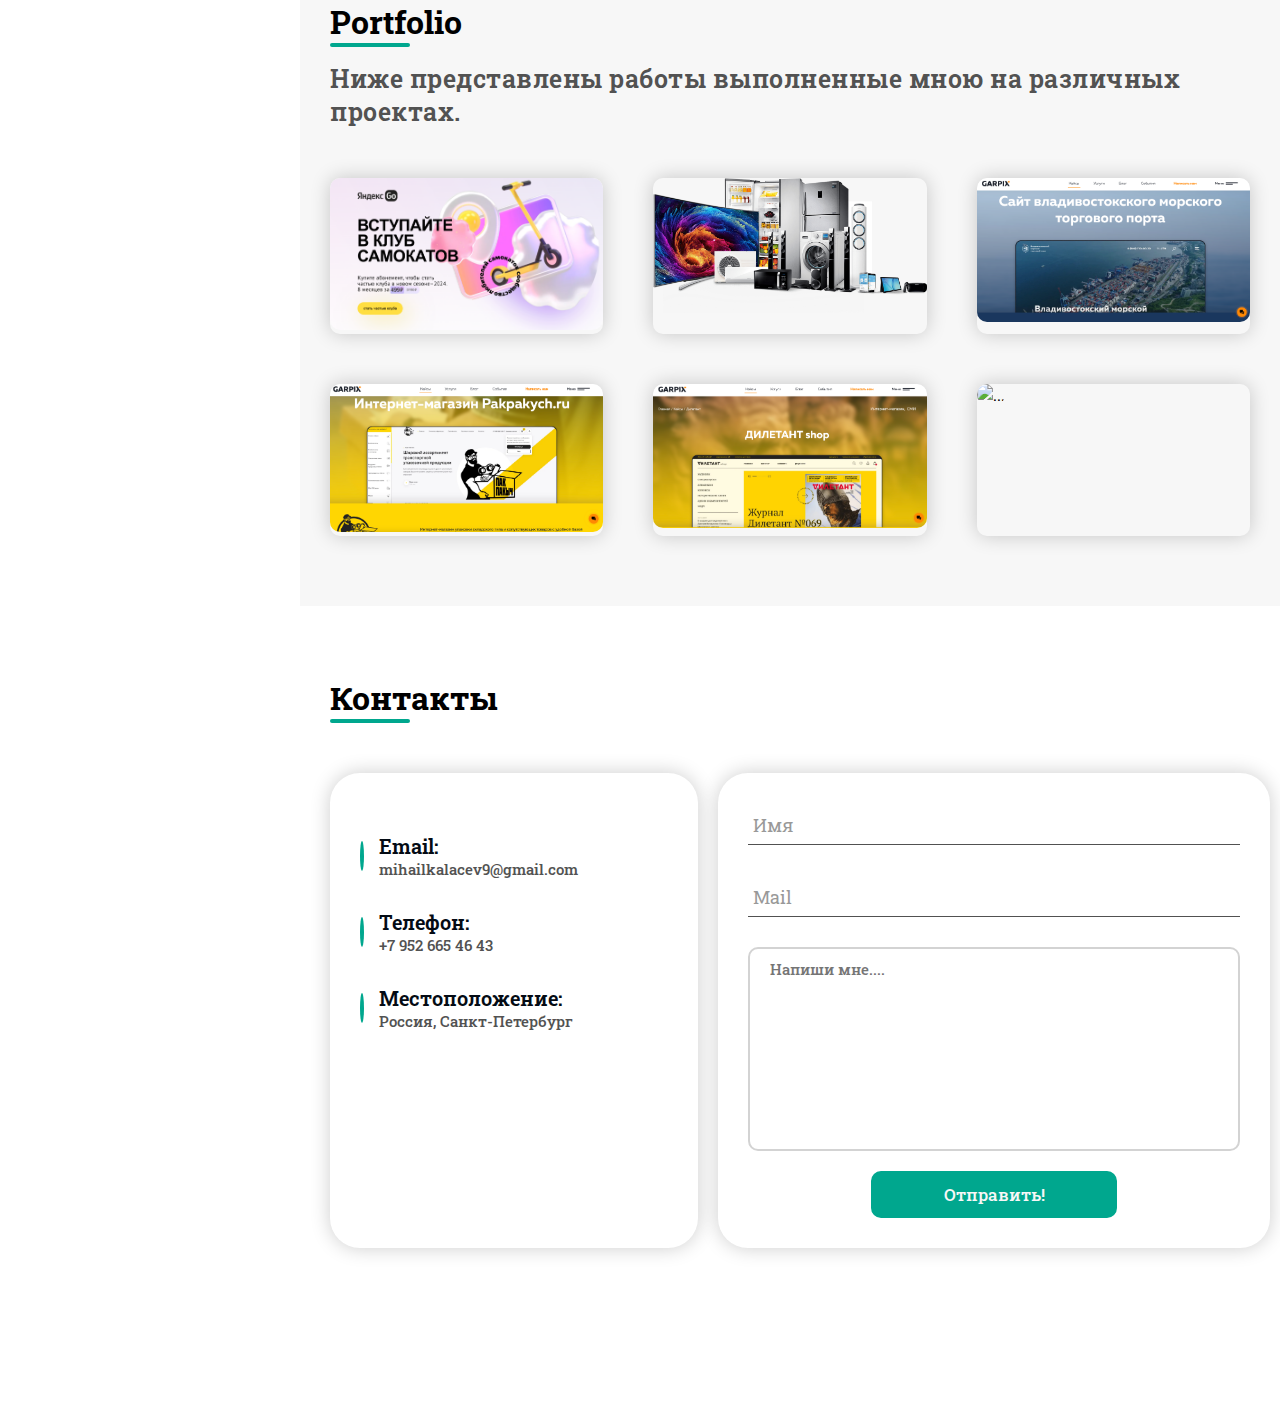
==== commit 61a9a08e: "last change last last" ====
--- a/index.html
+++ b/index.html
@@ -122,10 +122,10 @@
 									Занимаюсь разработкой сайтов и Вэб систем уже три года.
 									Постоянно развиваюсь в области Frontend разработки и не
 									только: имею опыт работы с BackEnd ("PHP", "Phyton"), а так же
-									опыт работы с SQL & NoSQL БД. готов решать сложные, которые
-									будут развиваться мне и приносить пользу компании. Занимаю
-									активную жизненную позицию, хорошо работаю в условиях
-									неопределенности, умею работать в команде.
+									опыт работы с SQL & NoSQL БД. готов решать сложные задачи,
+									которые будут помогать развиваться мне и приносить пользу
+									компании. Занимаю активную жизненную позицию, хорошо работаю в
+									условиях неопределенности, умею работать в команде.
 								</p>
 							</div>
 							<!-- right side list -->
--- a/style/style.css
+++ b/style/style.css
@@ -40,7 +40,8 @@
 }
 .header .profile img {
 	width: 200px;
-	border-radius: 50%;
+	/* height: 250px; */
+	border-radius: 30px;
 	border: 3px solid var(--themeColor);
 }
 
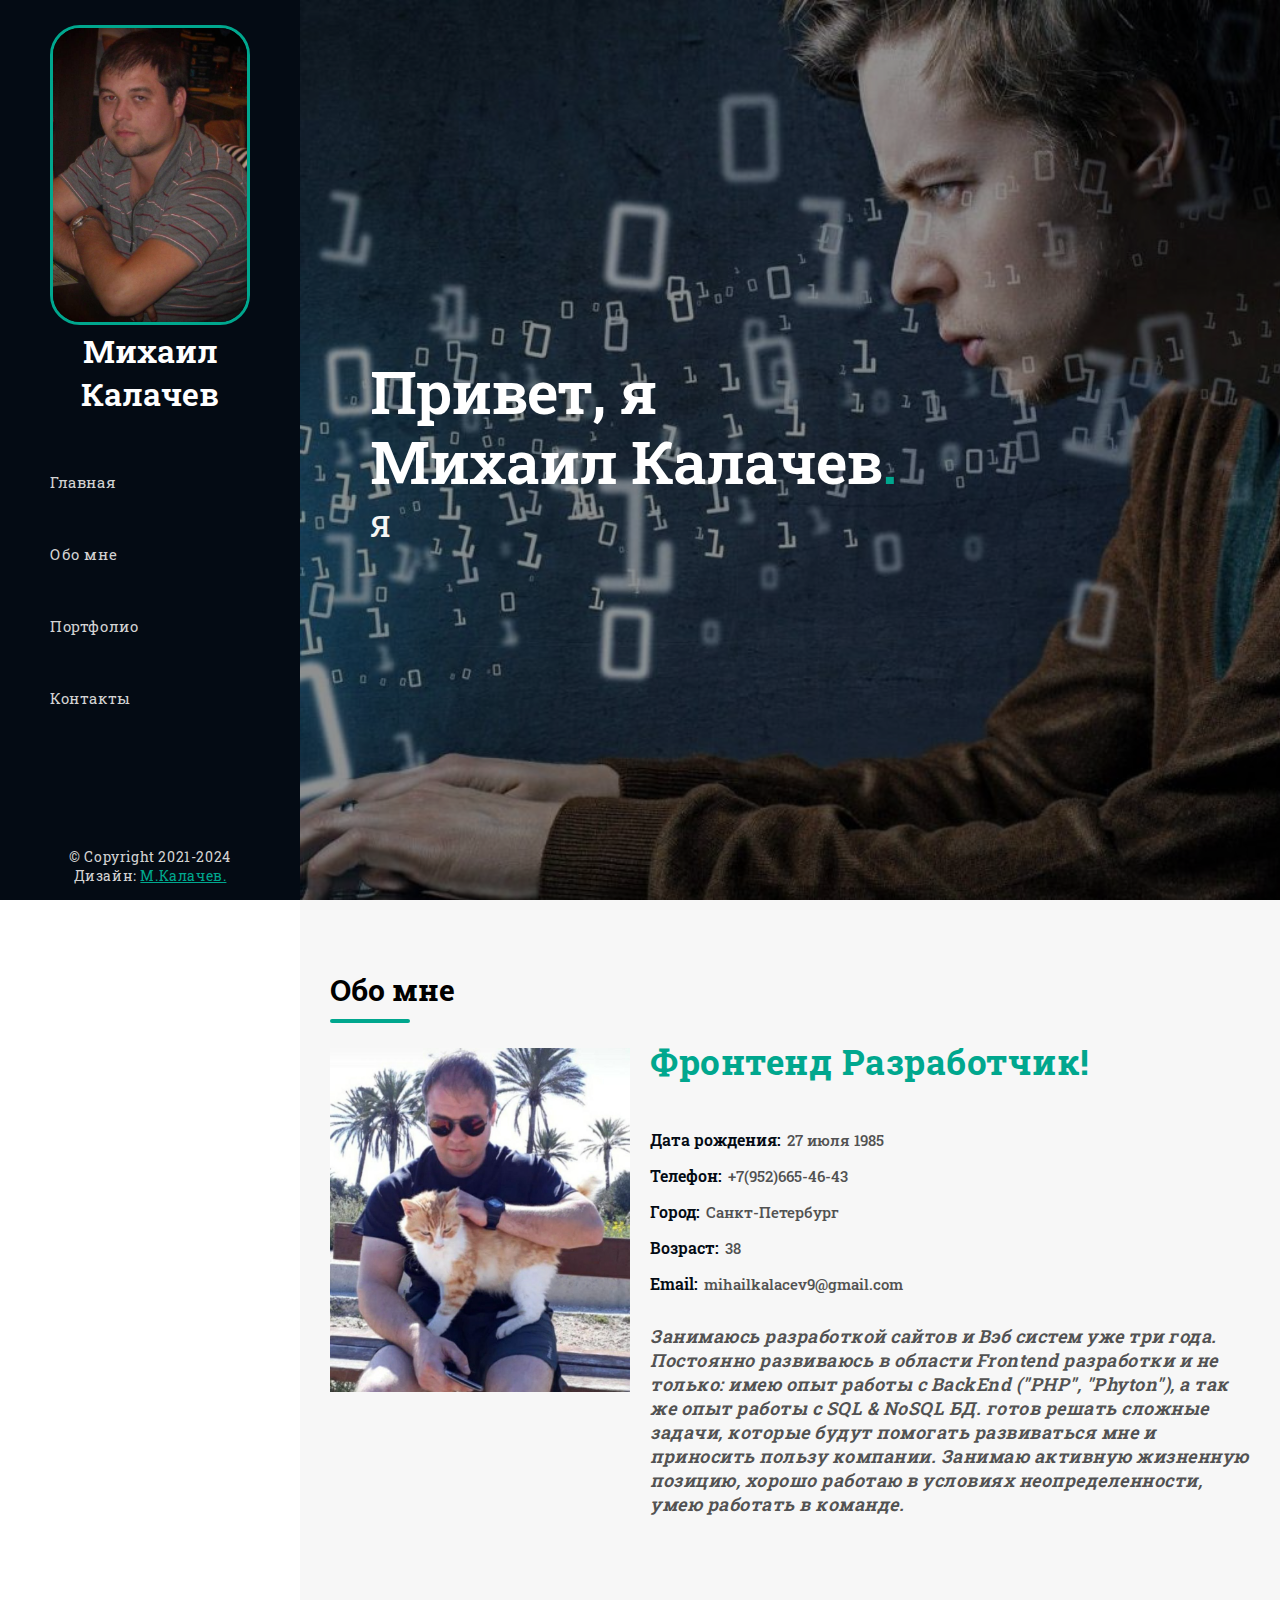
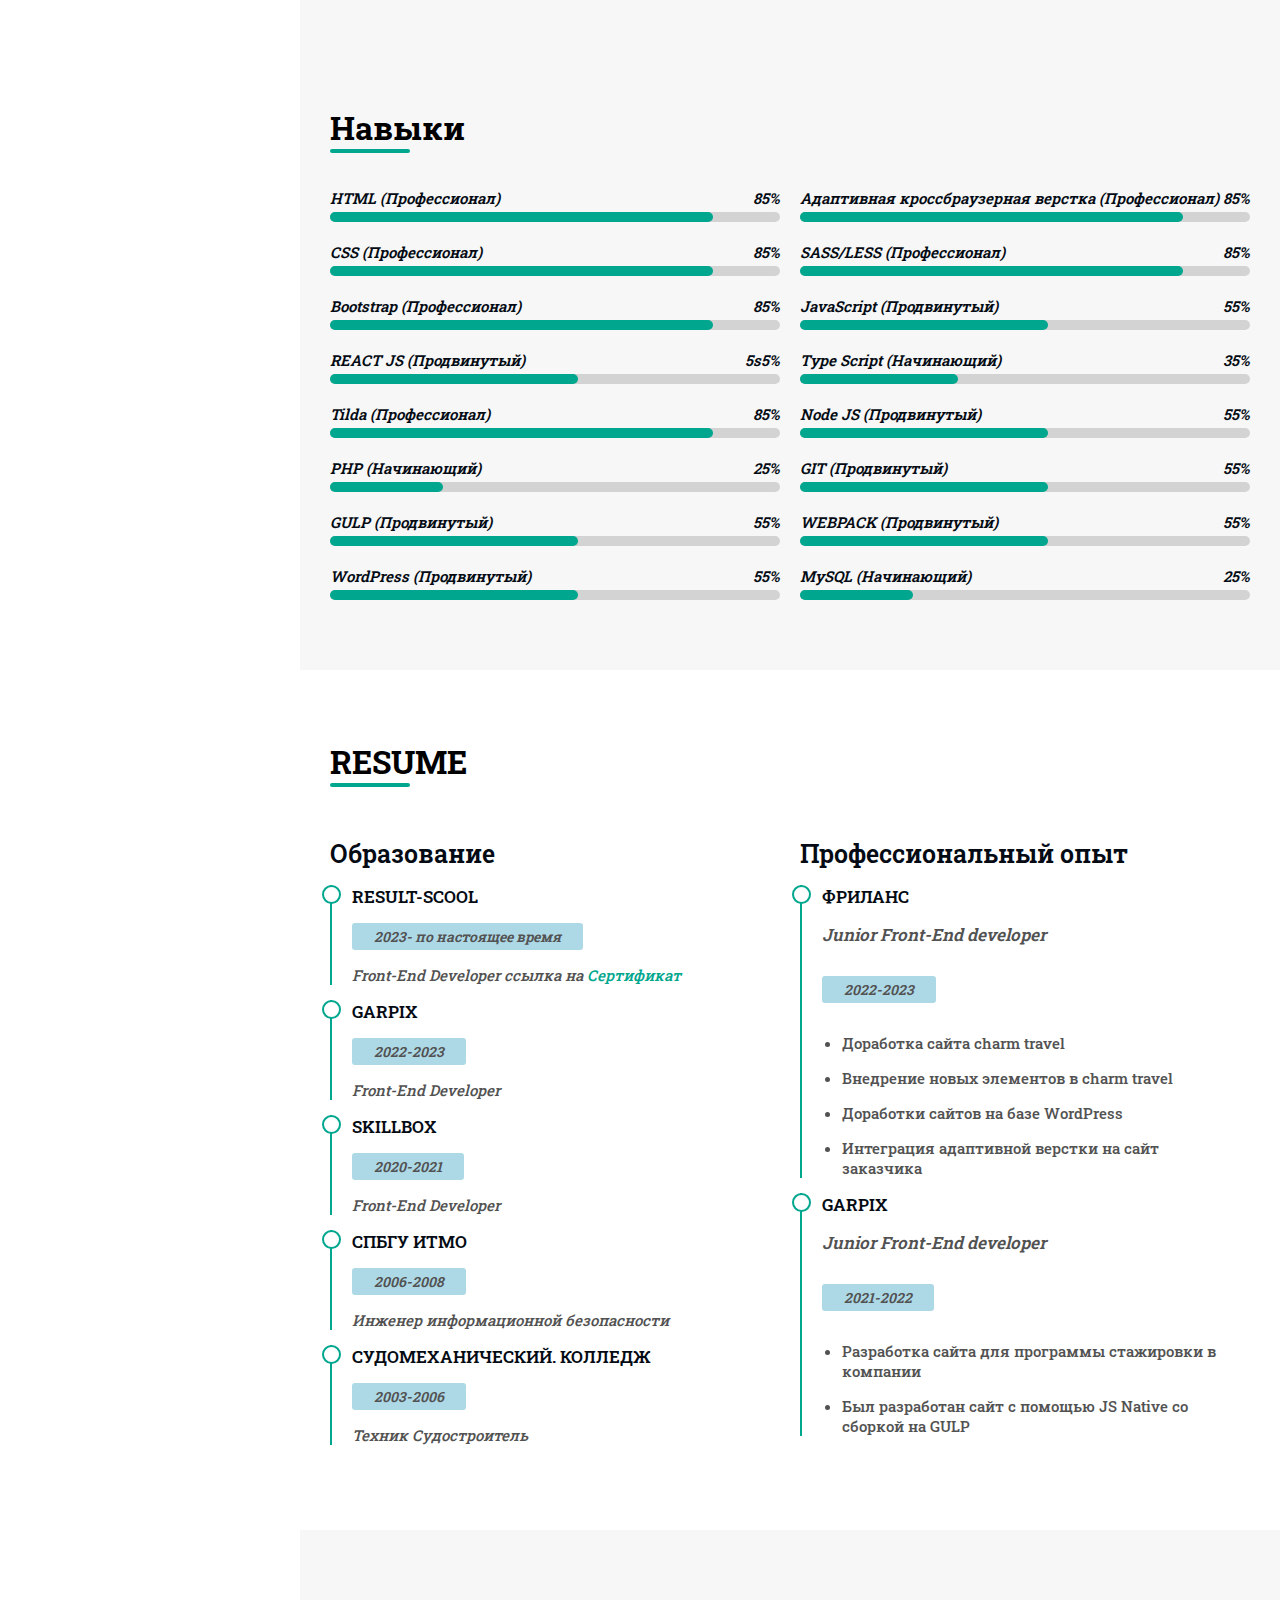
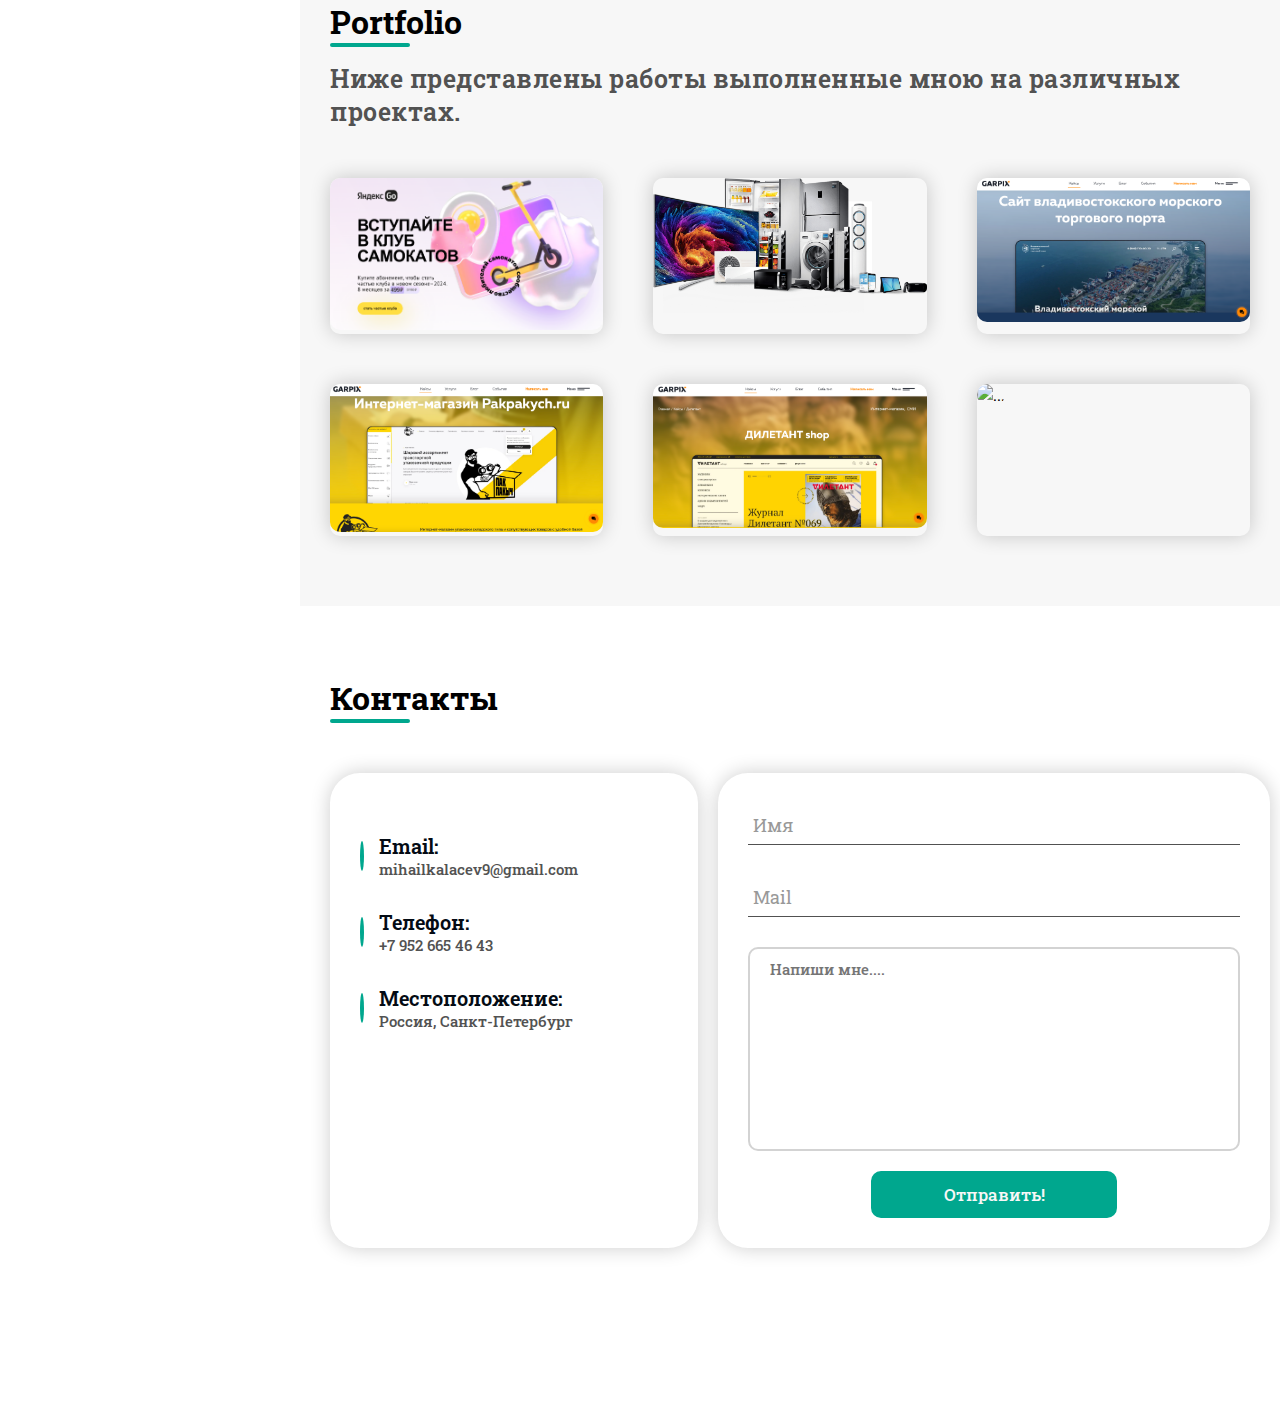
==== commit 06c6c8a5: "full version" ====
--- a/index.html
+++ b/index.html
@@ -335,7 +335,18 @@
 						<div class="my-edu">
 							<h3>Result-Scool</h3>
 							<span class="sp-box">2023- по настоящее время</span>
-							<p>Front-End Developer</p>
+
+							<p>
+								Front-End Developer ссылка на
+								<span
+									><a
+										class="sert_link"
+										href="https://lk.result.school/pl/277197169?gcmes=50633923997"
+										target="_blank"
+										>Сертификат</a
+									></span
+								>
+							</p>
 						</div>
 
 						<div class="my-edu">
--- a/style/style.css
+++ b/style/style.css
@@ -560,6 +560,20 @@
 	font-style: italic;
 	margin-bottom: 15px;
 }
+.sert_link {
+	text-decoration: none;
+	color: var(--themeColor);
+	display: inline-block;
+	transition: all 0.3s ease;
+}
+.sert_link:hover {
+	transform: scale(1.2);
+	margin-left: 10px;
+	color: green;
+}
+.sert_link:active {
+	color: inherit;
+}
 #resume .resume-row .resume-col .pro-exp {
 	padding: 0 20px 0 20px;
 	border-left: 2px solid var(--themeColor);
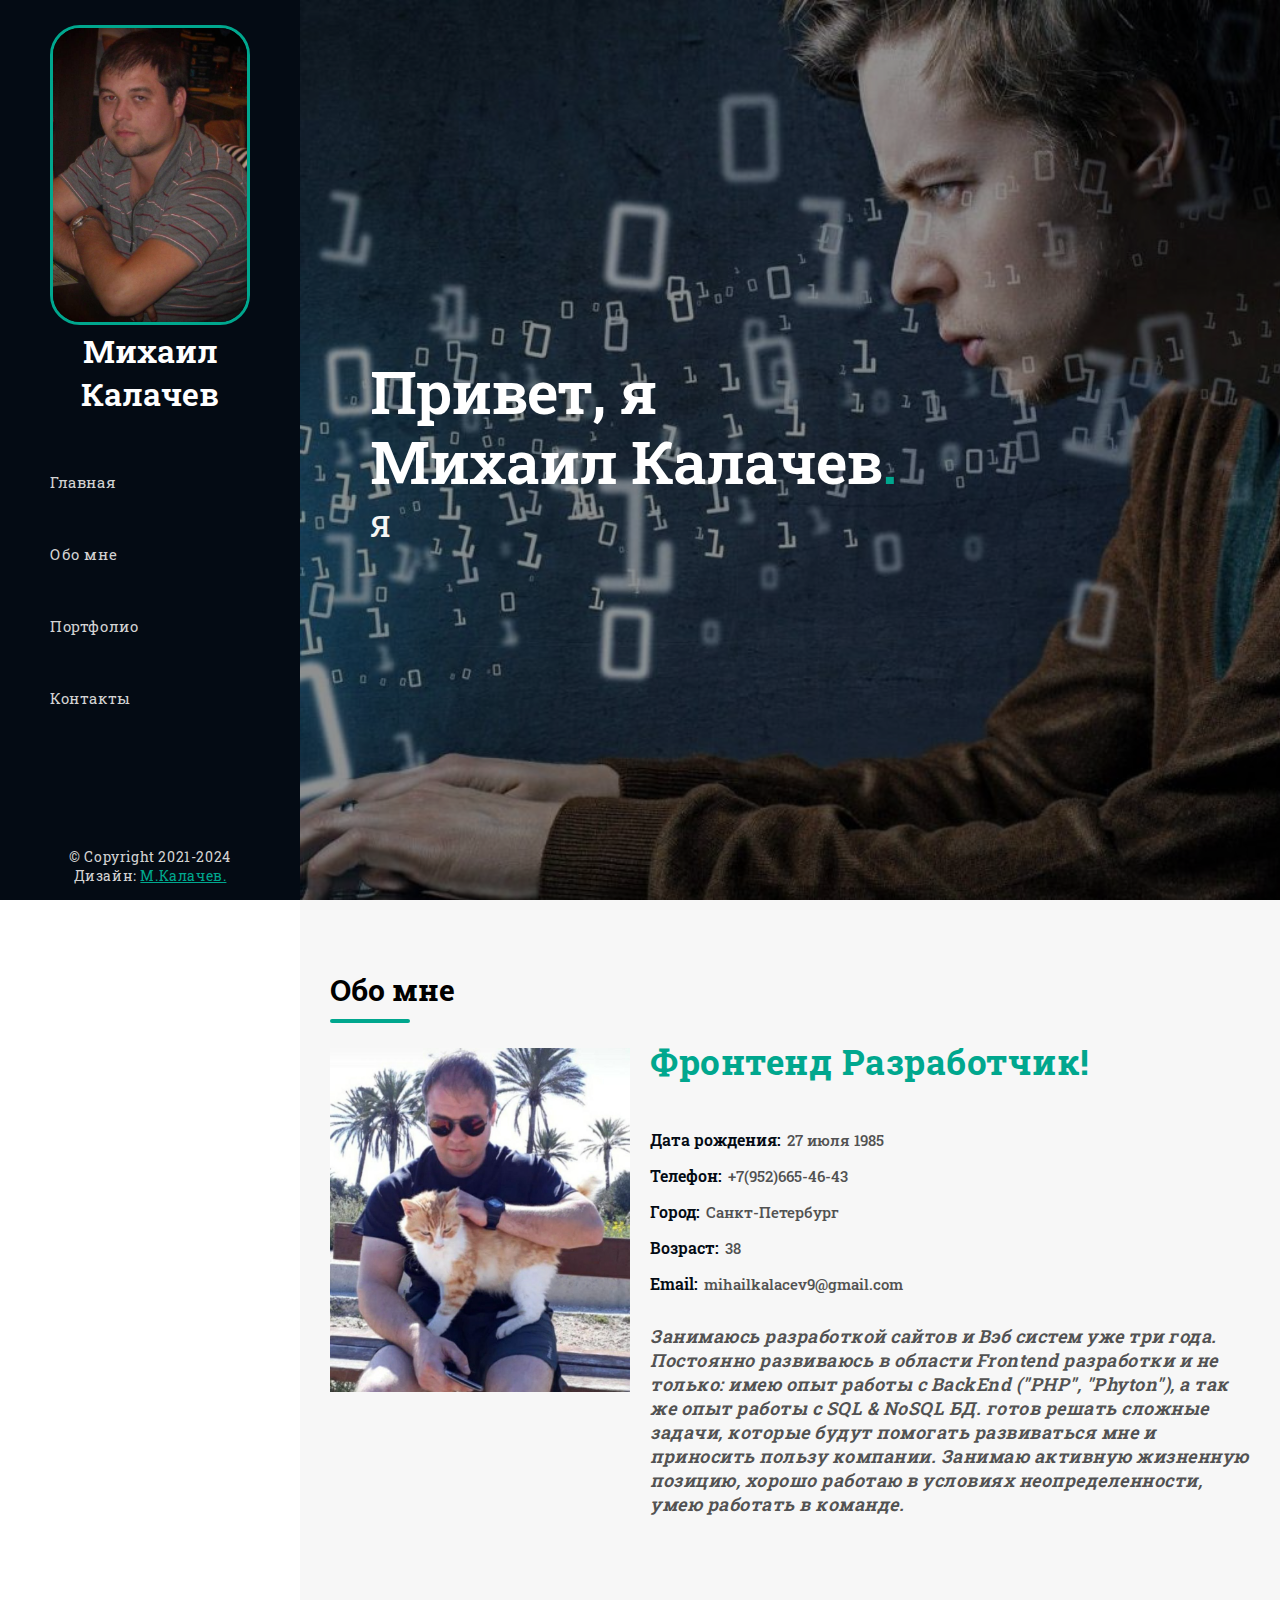
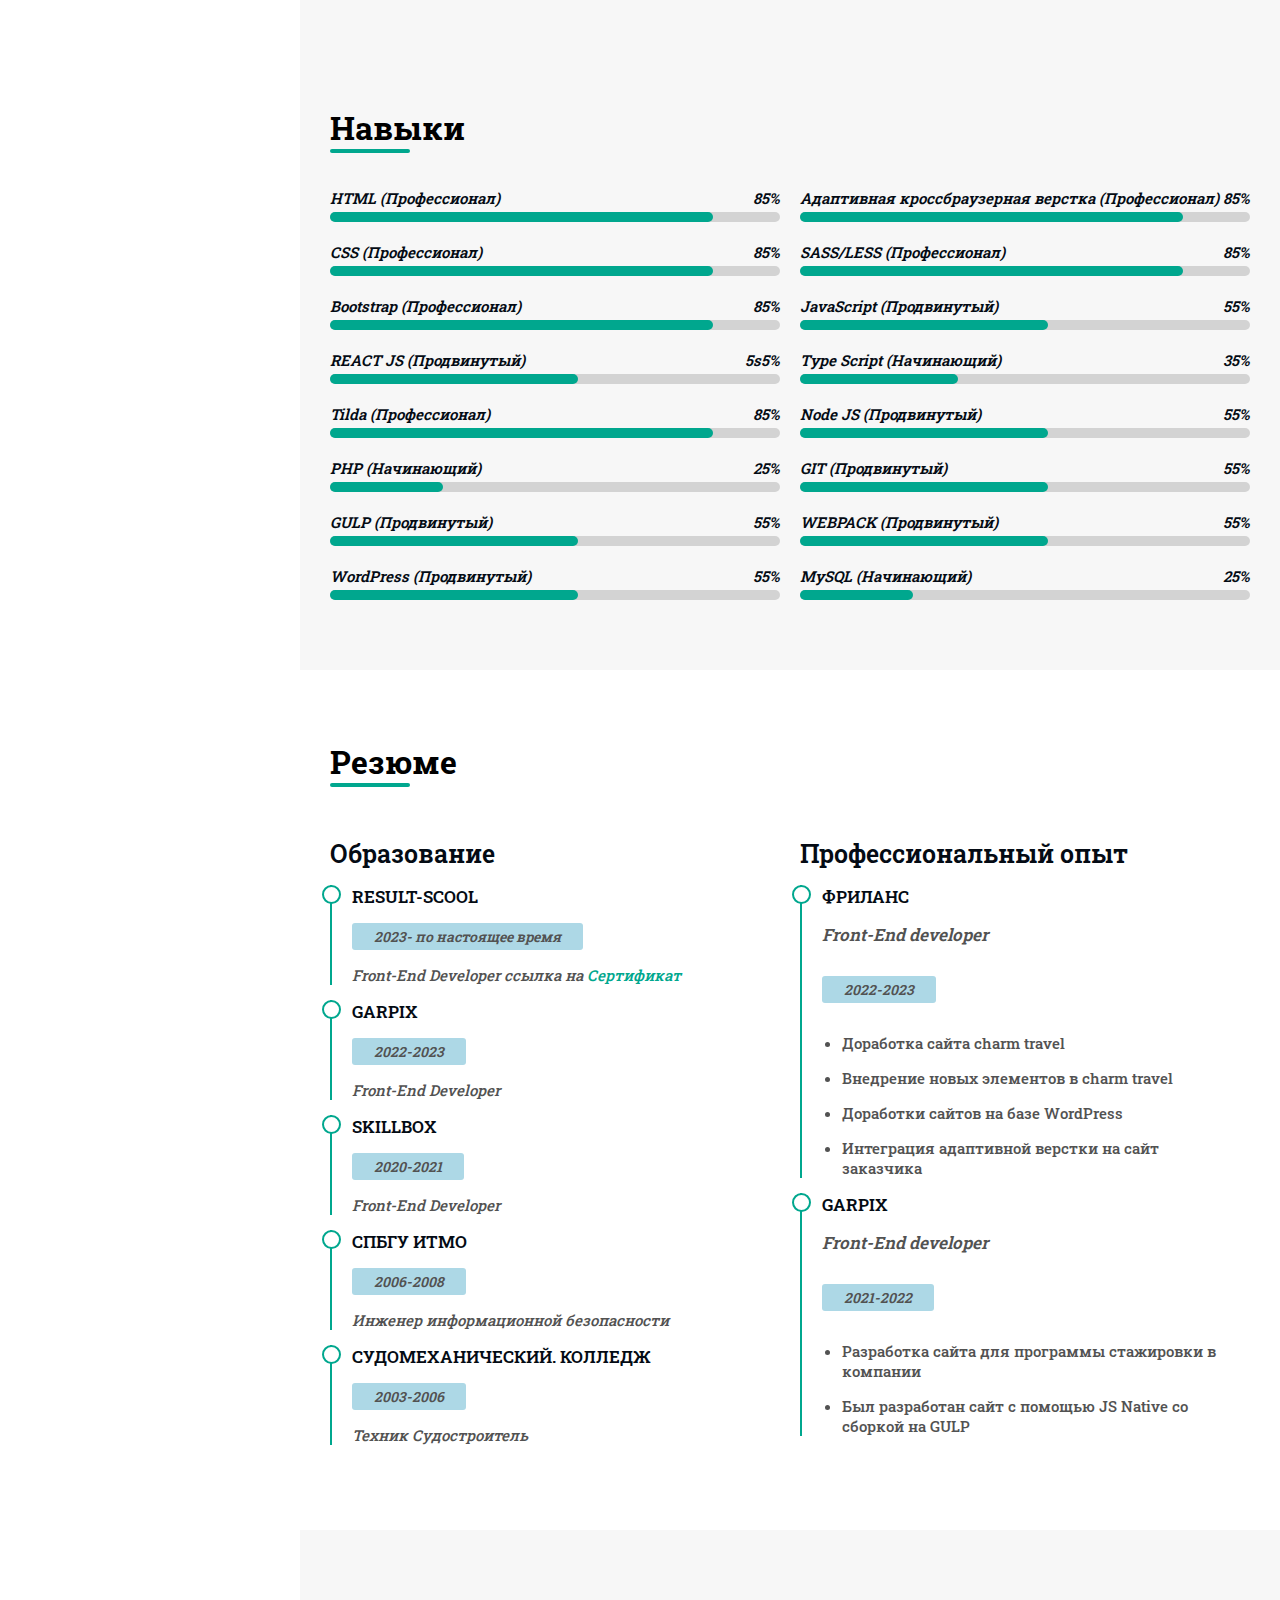
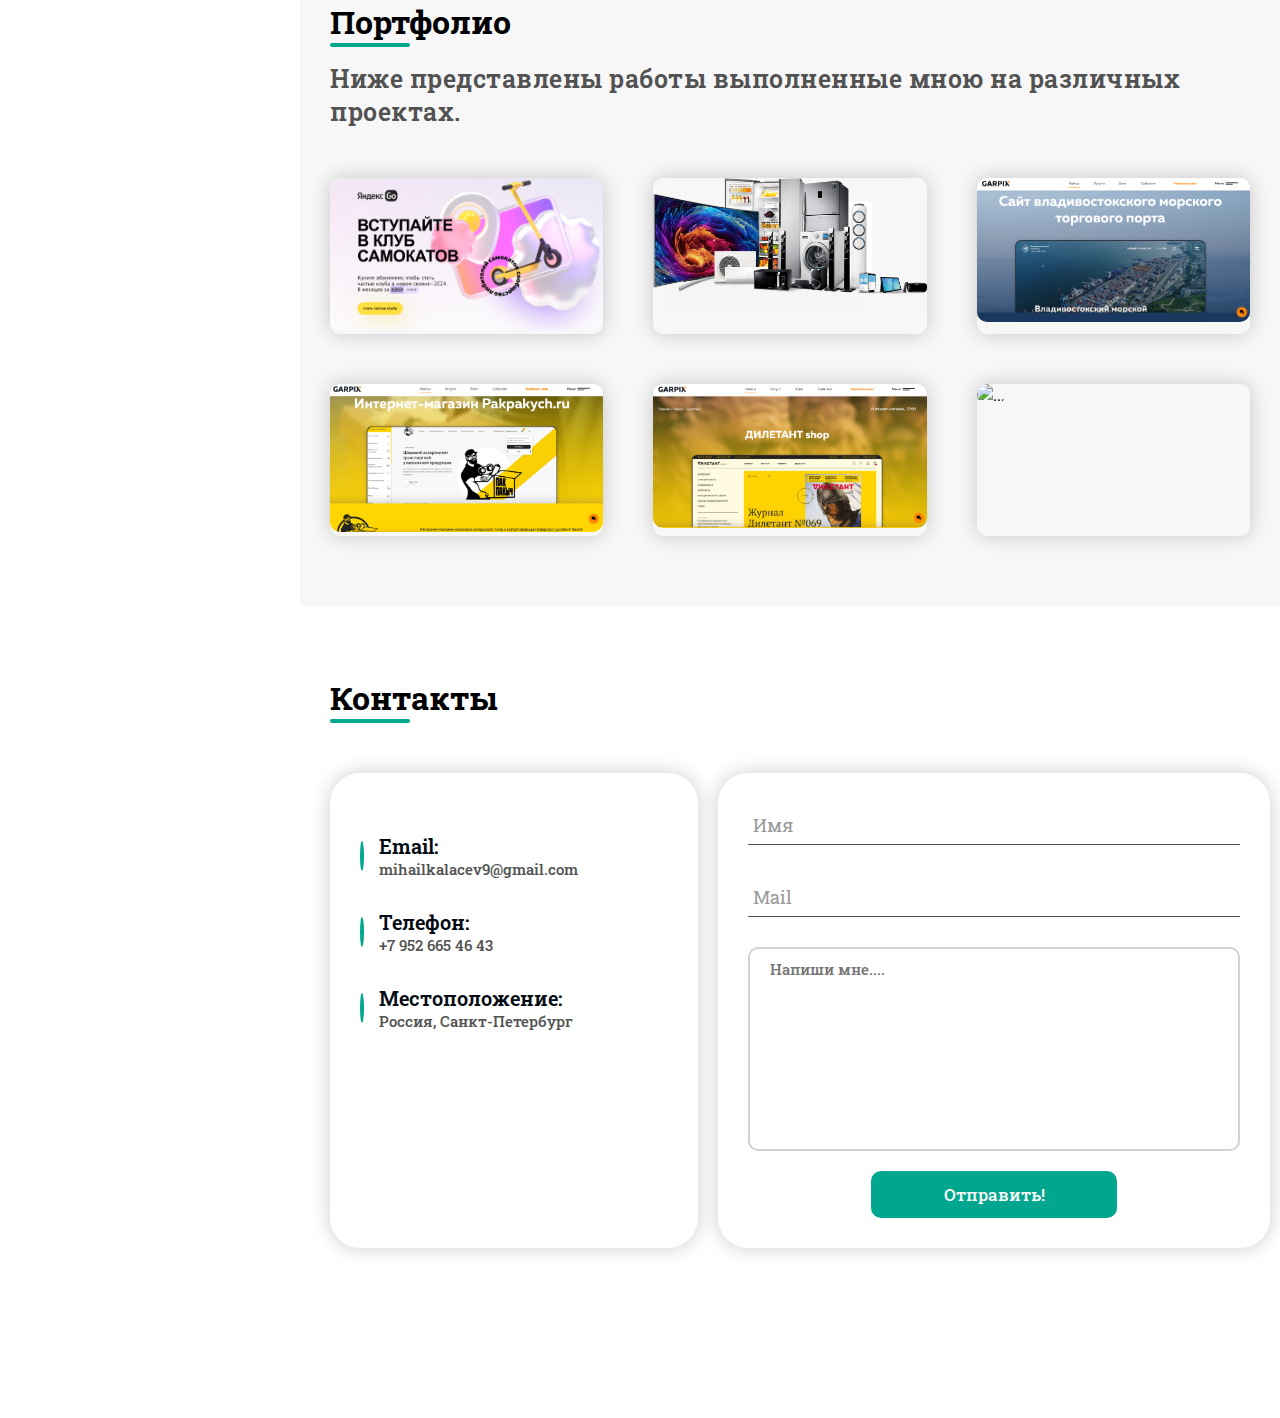
==== commit 22ba4172: "change title" ====
--- a/index.html
+++ b/index.html
@@ -324,7 +324,7 @@
 			<!-- ------------------------------------------------------------------------------------- -->
 			<!-- ======== SECTION RESUME START ========= -->
 			<section id="resume">
-				<h1 class="sub-heading">RESUME</h1>
+				<h1 class="sub-heading">Резюме</h1>
 				<div class="divider"></div>
 
 				<div class="resume-row">
@@ -379,7 +379,7 @@
 						<h2>Профессиональный опыт</h2>
 						<div class="pro-exp">
 							<h3>Фриланс</h3>
-							<p>Junior Front-End developer</p>
+							<p>Front-End developer</p>
 							<span class="sp-box">2022-2023</span>
 							<ul>
 								<li>Доработка сайта charm travel</li>
@@ -391,7 +391,7 @@
 
 						<div class="pro-exp">
 							<h3>Garpix</h3>
-							<p>Junior Front-End developer</p>
+							<p>Front-End developer</p>
 							<span class="sp-box">2021-2022</span>
 							<ul>
 								<li>Разработка сайта для программы стажировки в компании</li>
@@ -408,7 +408,7 @@
 
 			<!-- ========= SECTION PORTFOLIO START ========== -->
 			<section id="portfolio">
-				<h1 class="sub-heading">Portfolio</h1>
+				<h1 class="sub-heading">Портфолио</h1>
 				<div class="divider"></div>
 				<p class="sub-para">
 					Ниже представлены работы выполненные мною на различных проектах.
